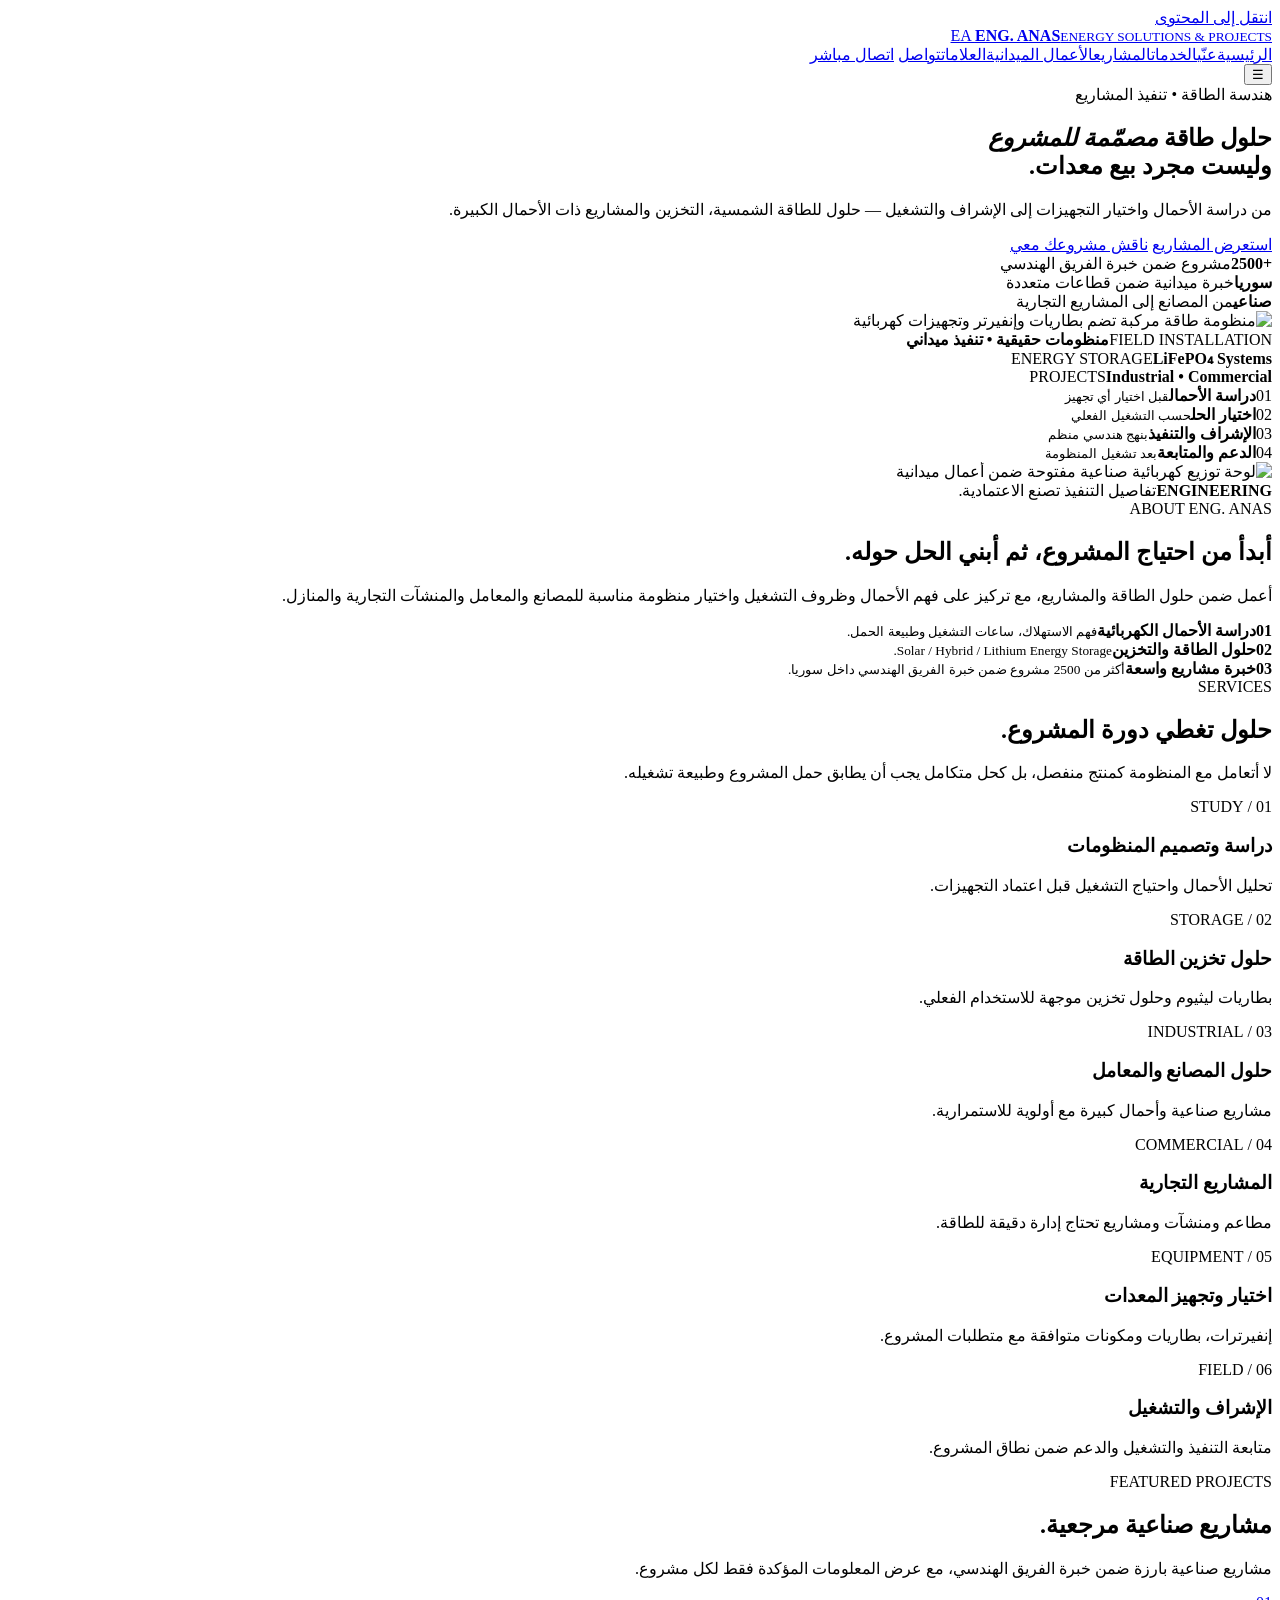
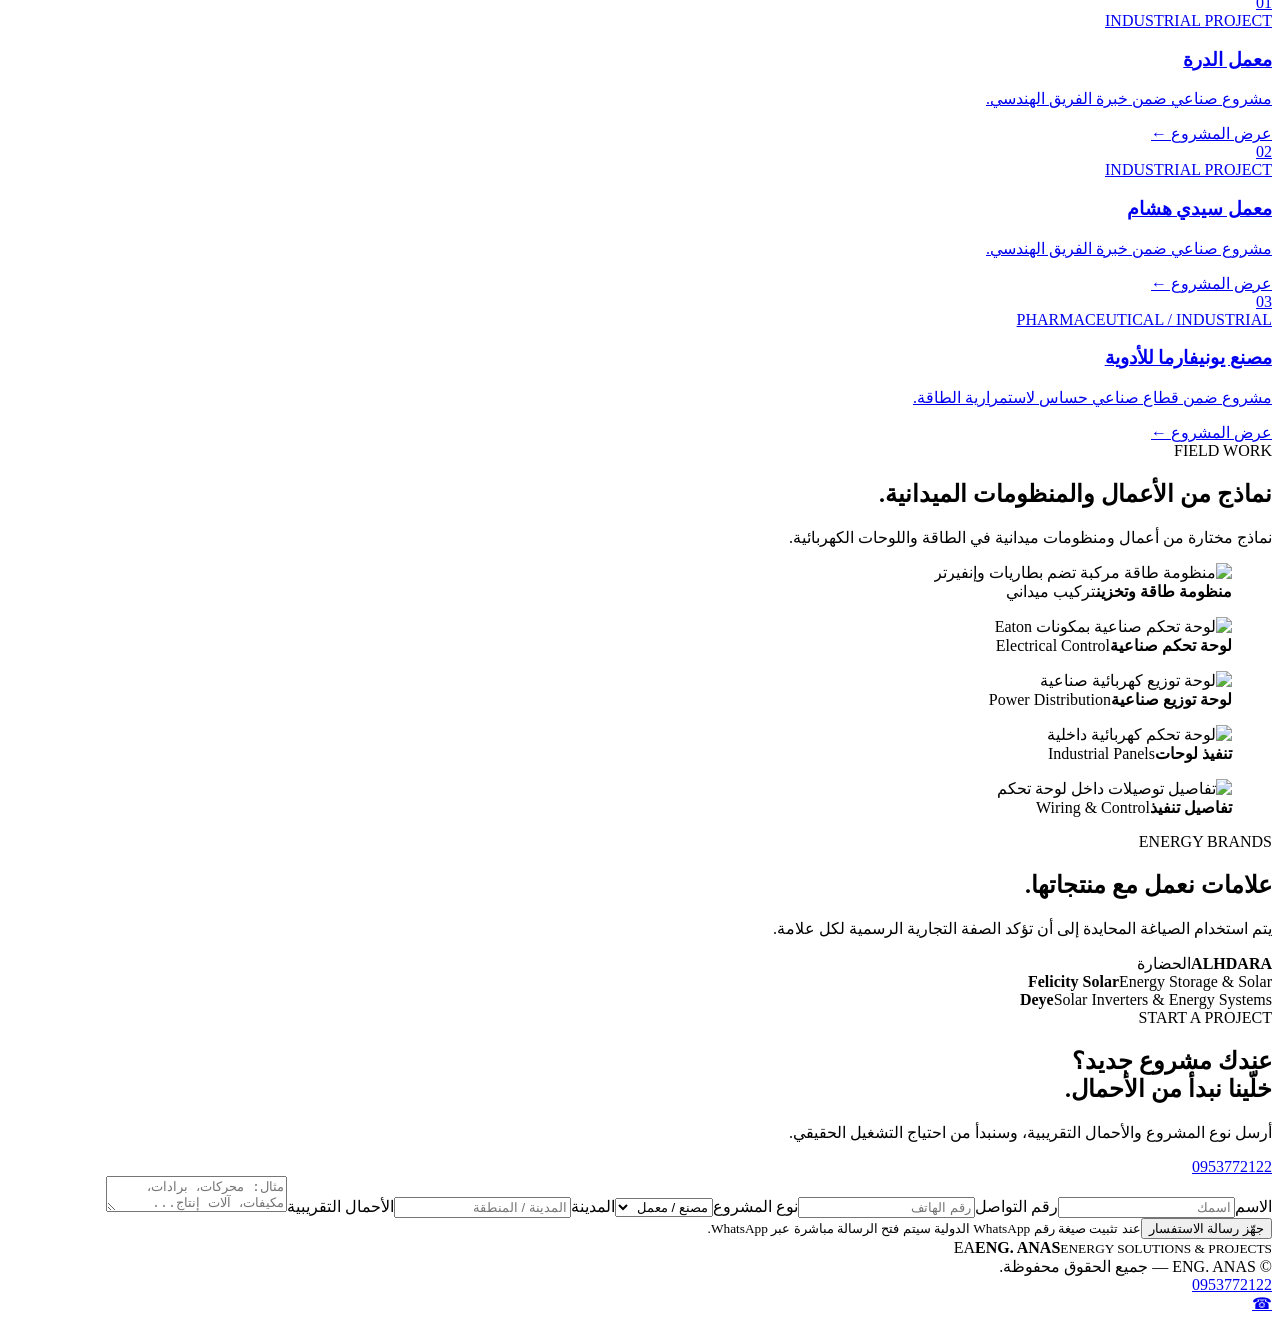
==== eng-anas/index.html @ 2af2ca2f "Publish ENG. ANAS portfolio homepage" ====
<!doctype html>
<html lang="ar" dir="rtl">
<head>
  <meta charset="utf-8">
  <meta name="viewport" content="width=device-width, initial-scale=1">
  <meta name="theme-color" content="#071a33">
  <title>ENG. ANAS | حلول الطاقة والمشاريع</title>
  <meta name="description" content="ENG. ANAS — حلول الطاقة الشمسية وتخزين الطاقة والمشاريع الصناعية والتجارية، مع خبرة فريق هندسي تتجاوز 2500 مشروع داخل سوريا.">
  <meta name="robots" content="index,follow,max-image-preview:large">
  <meta property="og:type" content="website">
  <meta property="og:locale" content="ar_SY">
  <meta property="og:title" content="ENG. ANAS | حلول الطاقة والمشاريع">
  <meta property="og:description" content="من دراسة الأحمال إلى التشغيل — حلول طاقة مبنية على احتياج المشروع الحقيقي.">
  <meta property="og:url" content="https://hasanshsy.github.io/syrian-currency/eng-anas/">
  <meta name="twitter:card" content="summary_large_image">
  <link rel="canonical" href="https://hasanshsy.github.io/syrian-currency/eng-anas/">
  <link rel="manifest" href="manifest.webmanifest">
  <link rel="icon" href="favicon.svg" type="image/svg+xml">
  <link rel="preconnect" href="https://fonts.googleapis.com">
  <link rel="preconnect" href="https://fonts.gstatic.com" crossorigin>
  <link href="https://fonts.googleapis.com/css2?family=Cairo:wght@400;500;600;700;800;900&display=swap" rel="stylesheet">
  <link rel="stylesheet" href="assets/css/styles.css">
  <script type="application/ld+json">
  {"@context":"https://schema.org","@type":"Person","name":"ENG. ANAS","telephone":"0953772122","jobTitle":"Energy Solutions & Projects","knowsAbout":["Solar Energy","Energy Storage","Industrial Energy Solutions","Electrical Projects"]}
  </script>
</head>
<body>
  <a class="skip-link" href="#main">انتقل إلى المحتوى</a>

  <header class="site-header">
    <div class="container navbar">
      <a class="brand-lockup" href="#home" aria-label="ENG. ANAS — الرئيسية">
        <span class="brand-mark">EA</span>
        <span class="brand-copy"><strong>ENG. ANAS</strong><small>ENERGY SOLUTIONS & PROJECTS</small></span>
      </a>
      <nav class="nav-links" id="main-nav" aria-label="التنقل الرئيسي">
        <a href="#home">الرئيسية</a><a href="#about">عنّي</a><a href="#services">الخدمات</a><a href="#projects">المشاريع</a><a href="#fieldwork">الأعمال الميدانية</a><a href="#brands">العلامات</a><a href="#contact">تواصل</a>
        <a class="nav-cta" href="tel:0953772122">اتصال مباشر</a>
      </nav>
      <button class="menu-toggle" type="button" aria-label="فتح القائمة" aria-controls="main-nav" aria-expanded="false">☰</button>
    </div>
  </header>

  <main id="main">
    <section class="hero" id="home">
      <div class="hero-backdrop" aria-hidden="true"></div>
      <div class="container hero-grid">
        <div class="hero-copy">
          <div class="eyebrow"><span></span> هندسة الطاقة • تنفيذ المشاريع</div>
          <h1>حلول طاقة <em>مصمّمة للمشروع</em><br>وليست مجرد بيع معدات.</h1>
          <p class="hero-lead">من دراسة الأحمال واختيار التجهيزات إلى الإشراف والتشغيل — حلول للطاقة الشمسية، التخزين والمشاريع ذات الأحمال الكبيرة.</p>
          <div class="hero-actions">
            <a class="btn btn-primary" href="#projects">استعرض المشاريع</a>
            <a class="btn btn-ghost" href="#contact">ناقش مشروعك معي</a>
          </div>
          <div class="hero-trust">
            <div><strong>+2500</strong><span>مشروع ضمن خبرة الفريق الهندسي</span></div>
            <div><strong>سوريا</strong><span>خبرة ميدانية ضمن قطاعات متعددة</span></div>
            <div><strong>صناعي</strong><span>من المصانع إلى المشاريع التجارية</span></div>
          </div>
        </div>
        <div class="hero-visual">
          <div class="hero-image-wrap">
            <img src="assets/projects/field/solar-system-installation.svg" width="1280" height="590" alt="منظومة طاقة مركبة تضم بطاريات وإنفيرتر وتجهيزات كهربائية" fetchpriority="high">
            <div class="image-shade"></div>
            <div class="hero-image-label"><span>FIELD INSTALLATION</span><strong>منظومات حقيقية • تنفيذ ميداني</strong></div>
          </div>
          <div class="floating-spec floating-spec-a"><span>ENERGY STORAGE</span><strong>LiFePO₄ Systems</strong></div>
          <div class="floating-spec floating-spec-b"><span>PROJECTS</span><strong>Industrial • Commercial</strong></div>
        </div>
      </div>
    </section>

    <section class="credibility-bar">
      <div class="container credibility-grid">
        <div><span>01</span><strong>دراسة الأحمال</strong><small>قبل اختيار أي تجهيز</small></div>
        <div><span>02</span><strong>اختيار الحل</strong><small>حسب التشغيل الفعلي</small></div>
        <div><span>03</span><strong>الإشراف والتنفيذ</strong><small>بنهج هندسي منظم</small></div>
        <div><span>04</span><strong>الدعم والمتابعة</strong><small>بعد تشغيل المنظومة</small></div>
      </div>
    </section>

    <section class="section about" id="about">
      <div class="container about-grid">
        <div class="about-media">
          <img src="assets/projects/field/distribution-panel-schneider.svg" width="1156" height="2048" alt="لوحة توزيع كهربائية صناعية مفتوحة ضمن أعمال ميدانية" loading="lazy">
          <div class="about-media-badge"><strong>ENGINEERING</strong><span>تفاصيل التنفيذ تصنع الاعتمادية.</span></div>
        </div>
        <div class="about-copy">
          <div class="section-kicker">ABOUT ENG. ANAS</div>
          <h2>أبدأ من احتياج المشروع، ثم أبني الحل حوله.</h2>
          <p class="section-lead">أعمل ضمن حلول الطاقة والمشاريع، مع تركيز على فهم الأحمال وظروف التشغيل واختيار منظومة مناسبة للمصانع والمعامل والمنشآت التجارية والمنازل.</p>
          <div class="about-list">
            <div><b>01</b><span><strong>دراسة الأحمال الكهربائية</strong><small>فهم الاستهلاك، ساعات التشغيل وطبيعة الحمل.</small></span></div>
            <div><b>02</b><span><strong>حلول الطاقة والتخزين</strong><small>Solar / Hybrid / Lithium Energy Storage.</small></span></div>
            <div><b>03</b><span><strong>خبرة مشاريع واسعة</strong><small>أكثر من 2500 مشروع ضمن خبرة الفريق الهندسي داخل سوريا.</small></span></div>
          </div>
        </div>
      </div>
    </section>

    <section class="section section-dark" id="services">
      <div class="container">
        <div class="section-head light">
          <div><div class="section-kicker">SERVICES</div><h2>حلول تغطي دورة المشروع.</h2></div>
          <p>لا أتعامل مع المنظومة كمنتج منفصل، بل كحل متكامل يجب أن يطابق حمل المشروع وطبيعة تشغيله.</p>
        </div>
        <div class="services-grid">
          <article><span>01 / STUDY</span><h3>دراسة وتصميم المنظومات</h3><p>تحليل الأحمال واحتياج التشغيل قبل اعتماد التجهيزات.</p></article>
          <article><span>02 / STORAGE</span><h3>حلول تخزين الطاقة</h3><p>بطاريات ليثيوم وحلول تخزين موجهة للاستخدام الفعلي.</p></article>
          <article><span>03 / INDUSTRIAL</span><h3>حلول المصانع والمعامل</h3><p>مشاريع صناعية وأحمال كبيرة مع أولوية للاستمرارية.</p></article>
          <article><span>04 / COMMERCIAL</span><h3>المشاريع التجارية</h3><p>مطاعم ومنشآت ومشاريع تحتاج إدارة دقيقة للطاقة.</p></article>
          <article><span>05 / EQUIPMENT</span><h3>اختيار وتجهيز المعدات</h3><p>إنفيرترات، بطاريات ومكونات متوافقة مع متطلبات المشروع.</p></article>
          <article><span>06 / FIELD</span><h3>الإشراف والتشغيل</h3><p>متابعة التنفيذ والتشغيل والدعم ضمن نطاق المشروع.</p></article>
        </div>
      </div>
    </section>

    <section class="section projects" id="projects">
      <div class="container">
        <div class="section-head">
          <div><div class="section-kicker">FEATURED PROJECTS</div><h2>مشاريع صناعية مرجعية.</h2></div>
          <p>مشاريع صناعية بارزة ضمن خبرة الفريق الهندسي، مع عرض المعلومات المؤكدة فقط لكل مشروع.</p>
        </div>
        <div class="project-grid">
          <a class="project-feature project-red" href="projects/al-durra/">
            <div class="project-index">01</div><div class="project-type">INDUSTRIAL PROJECT</div><h3>معمل الدرة</h3><p>مشروع صناعي ضمن خبرة الفريق الهندسي.</p><span>عرض المشروع ←</span>
          </a>
          <a class="project-feature project-blue" href="projects/sidi-hisham/">
            <div class="project-index">02</div><div class="project-type">INDUSTRIAL PROJECT</div><h3>معمل سيدي هشام</h3><p>مشروع صناعي ضمن خبرة الفريق الهندسي.</p><span>عرض المشروع ←</span>
          </a>
          <a class="project-feature project-white" href="projects/unipharma/">
            <div class="project-index">03</div><div class="project-type">PHARMACEUTICAL / INDUSTRIAL</div><h3>مصنع يونيفارما للأدوية</h3><p>مشروع ضمن قطاع صناعي حساس لاستمرارية الطاقة.</p><span>عرض المشروع ←</span>
          </a>
        </div>
      </div>
    </section>

    <section class="section fieldwork" id="fieldwork">
      <div class="container">
        <div class="section-head">
          <div><div class="section-kicker">FIELD WORK</div><h2>نماذج من الأعمال والمنظومات الميدانية.</h2></div>
          <p>نماذج مختارة من أعمال ومنظومات ميدانية في الطاقة واللوحات الكهربائية.</p>
        </div>
        <div class="gallery-grid">
          <figure class="gallery-hero"><img src="assets/projects/field/solar-system-installation.svg" width="1280" height="590" alt="منظومة طاقة مركبة تضم بطاريات وإنفيرتر" loading="lazy"><figcaption><b>منظومة طاقة وتخزين</b><span>تركيب ميداني</span></figcaption></figure>
          <figure><img src="assets/projects/field/industrial-panel-eaton.svg" width="1156" height="2048" alt="لوحة تحكم صناعية بمكونات Eaton" loading="lazy"><figcaption><b>لوحة تحكم صناعية</b><span>Electrical Control</span></figcaption></figure>
          <figure><img src="assets/projects/field/distribution-panel-schneider.svg" width="1156" height="2048" alt="لوحة توزيع كهربائية صناعية" loading="lazy"><figcaption><b>لوحة توزيع صناعية</b><span>Power Distribution</span></figcaption></figure>
          <figure><img src="assets/projects/field/control-panel-1.svg" width="1536" height="2048" alt="لوحة تحكم كهربائية داخلية" loading="lazy"><figcaption><b>تنفيذ لوحات</b><span>Industrial Panels</span></figcaption></figure>
          <figure><img src="assets/projects/field/control-panel-2.svg" width="1536" height="2048" alt="تفاصيل توصيلات داخل لوحة تحكم" loading="lazy"><figcaption><b>تفاصيل تنفيذ</b><span>Wiring & Control</span></figcaption></figure>
        </div>
      </div>
    </section>

    <section class="section brands" id="brands">
      <div class="container brands-shell">
        <div class="brands-copy"><div class="section-kicker">ENERGY BRANDS</div><h2>علامات نعمل مع منتجاتها.</h2><p>يتم استخدام الصياغة المحايدة إلى أن تؤكد الصفة التجارية الرسمية لكل علامة.</p></div>
        <div class="brand-list"><div><strong>ALHDARA</strong><span>الحضارة</span></div><div><strong>Felicity Solar</strong><span>Energy Storage & Solar</span></div><div><strong>Deye</strong><span>Solar Inverters & Energy Systems</span></div></div>
      </div>
    </section>

    <section class="section contact" id="contact">
      <div class="container contact-shell">
        <div class="contact-copy"><div class="section-kicker">START A PROJECT</div><h2>عندك مشروع جديد؟<br><span>خلّينا نبدأ من الأحمال.</span></h2><p>أرسل نوع المشروع والأحمال التقريبية، وسنبدأ من احتياج التشغيل الحقيقي.</p><a class="phone-big" href="tel:0953772122">0953772122</a></div>
        <form class="inquiry-form" id="inquiry-form">
          <div class="form-grid"><label>الاسم<input name="name" autocomplete="name" placeholder="اسمك"></label><label>رقم التواصل<input name="phone" inputmode="tel" placeholder="رقم الهاتف"></label><label>نوع المشروع<select name="type"><option>مصنع / معمل</option><option>مشروع تجاري</option><option>مطعم</option><option>منزل</option><option>مشروع آخر</option></select></label><label>المدينة<input name="city" placeholder="المدينة / المنطقة"></label><label class="full">الأحمال التقريبية<textarea name="loads" placeholder="مثال: محركات، برادات، مكيفات، آلات إنتاج..."></textarea></label></div>
          <button class="btn btn-primary btn-full" type="submit">جهّز رسالة الاستفسار</button><small>عند تثبيت صيغة رقم WhatsApp الدولية سيتم فتح الرسالة مباشرة عبر WhatsApp.</small>
        </form>
      </div>
    </section>
  </main>

  <footer class="site-footer"><div class="container footer-row"><div class="brand-lockup footer-brand"><span class="brand-mark">EA</span><span class="brand-copy"><strong>ENG. ANAS</strong><small>ENERGY SOLUTIONS & PROJECTS</small></span></div><div>© <span data-current-year></span> ENG. ANAS — جميع الحقوق محفوظة.</div><a href="tel:0953772122">0953772122</a></div></footer>
  <a class="floating-call" href="tel:0953772122" aria-label="اتصال بالمهندس أنس">☎</a>
  <script src="site.config.js"></script><script src="assets/js/app.js"></script>
</body>
</html>
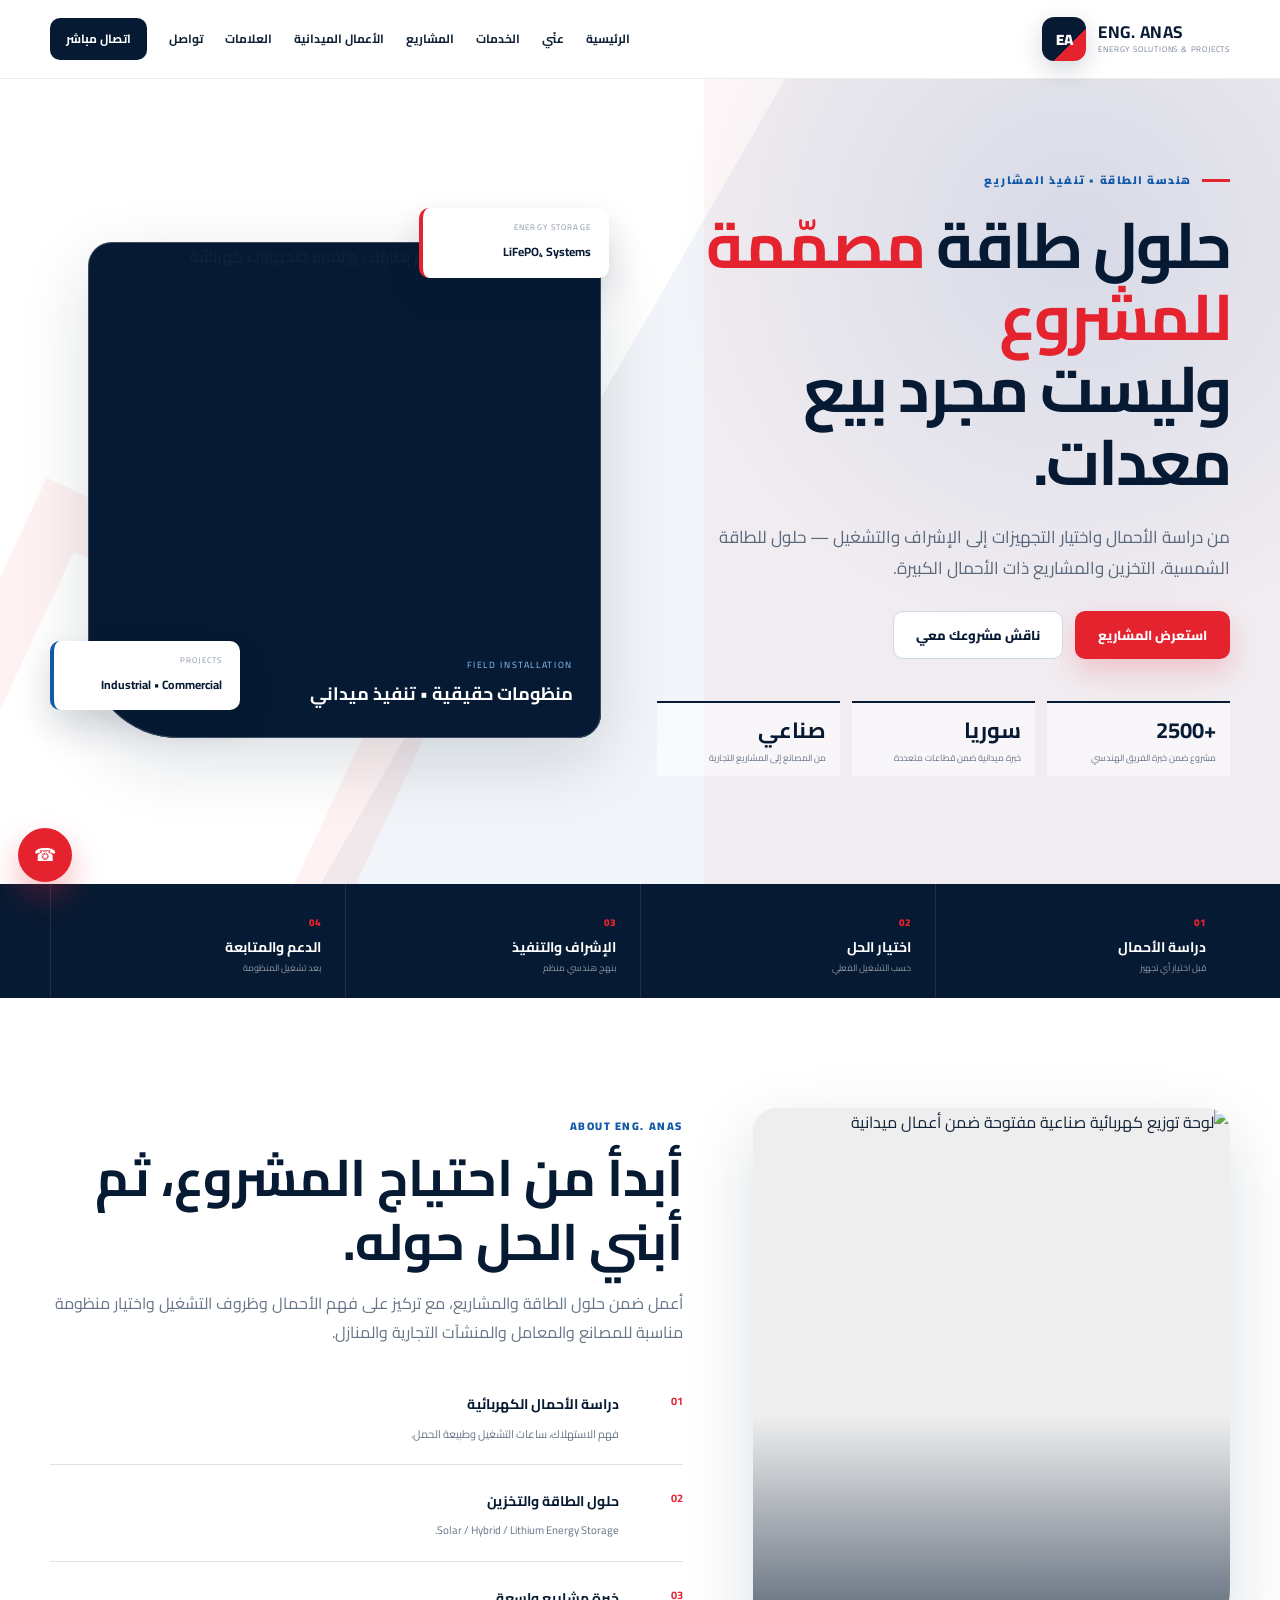
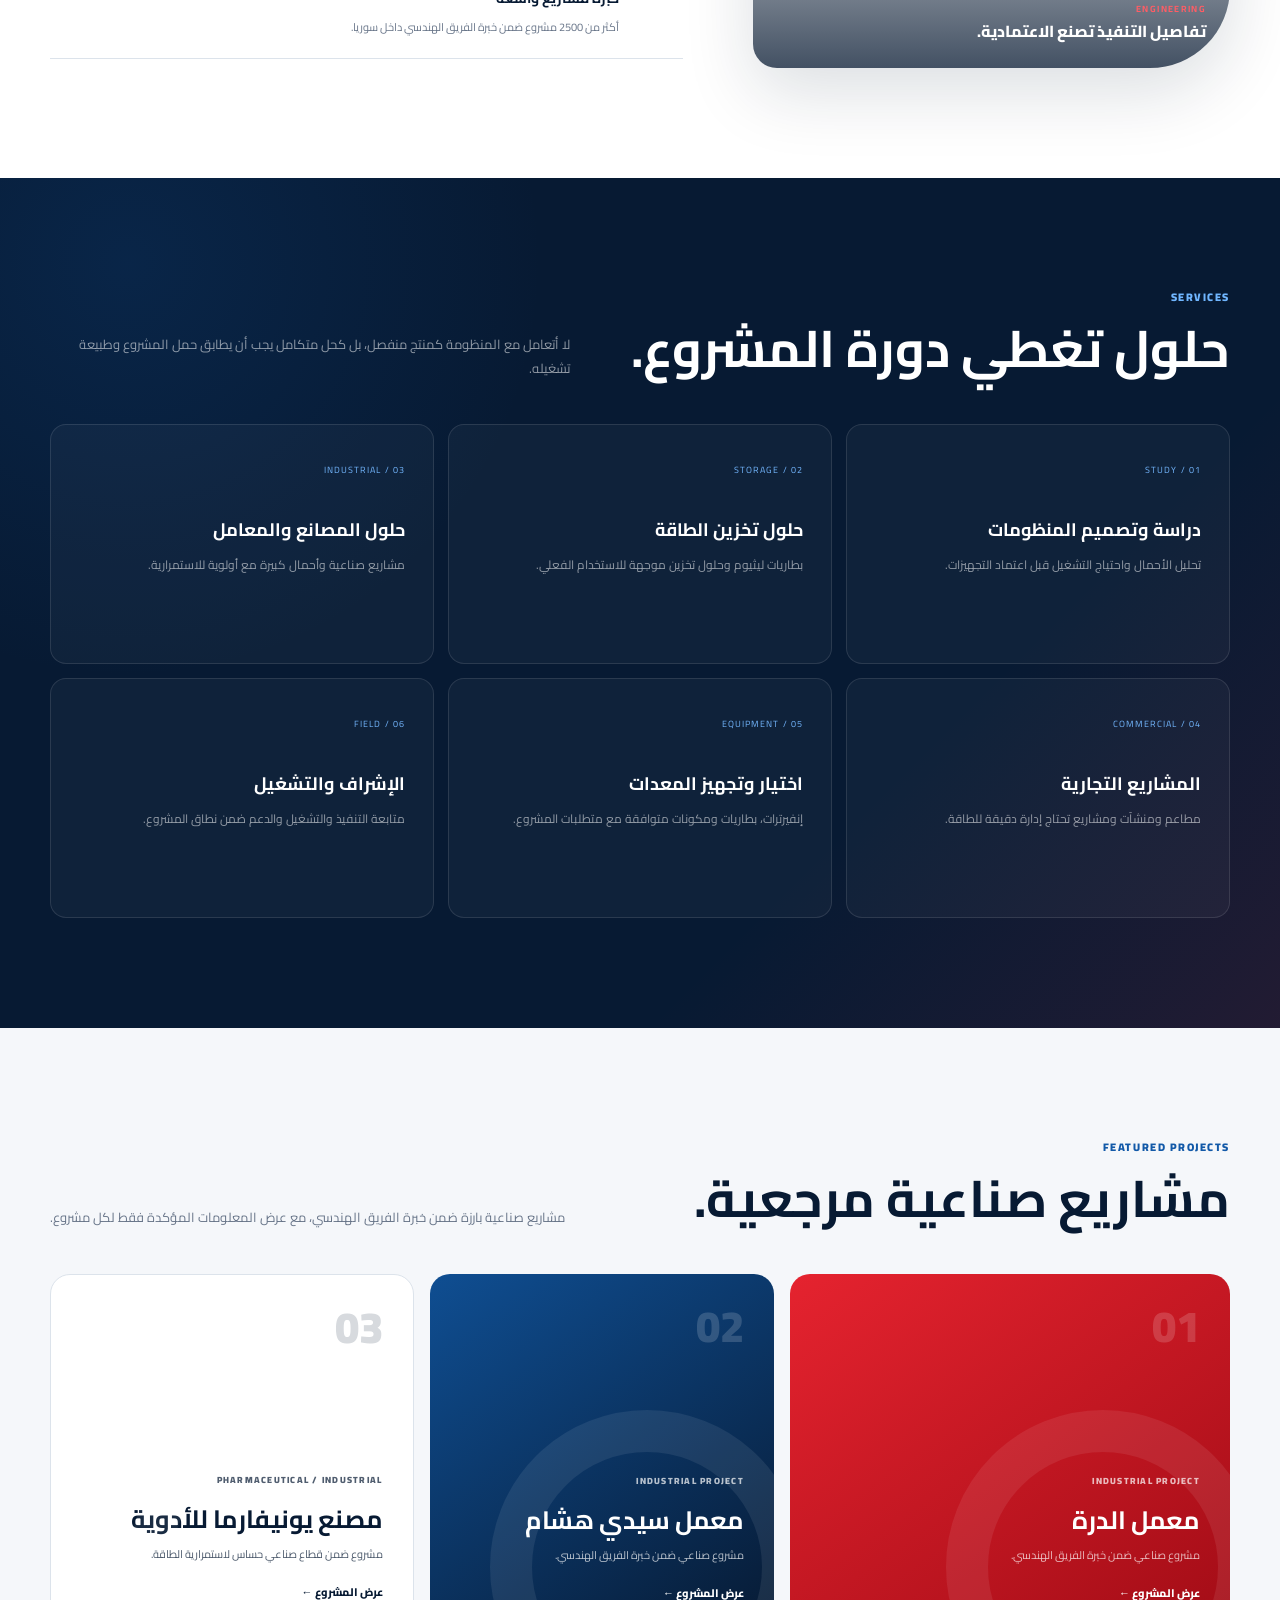
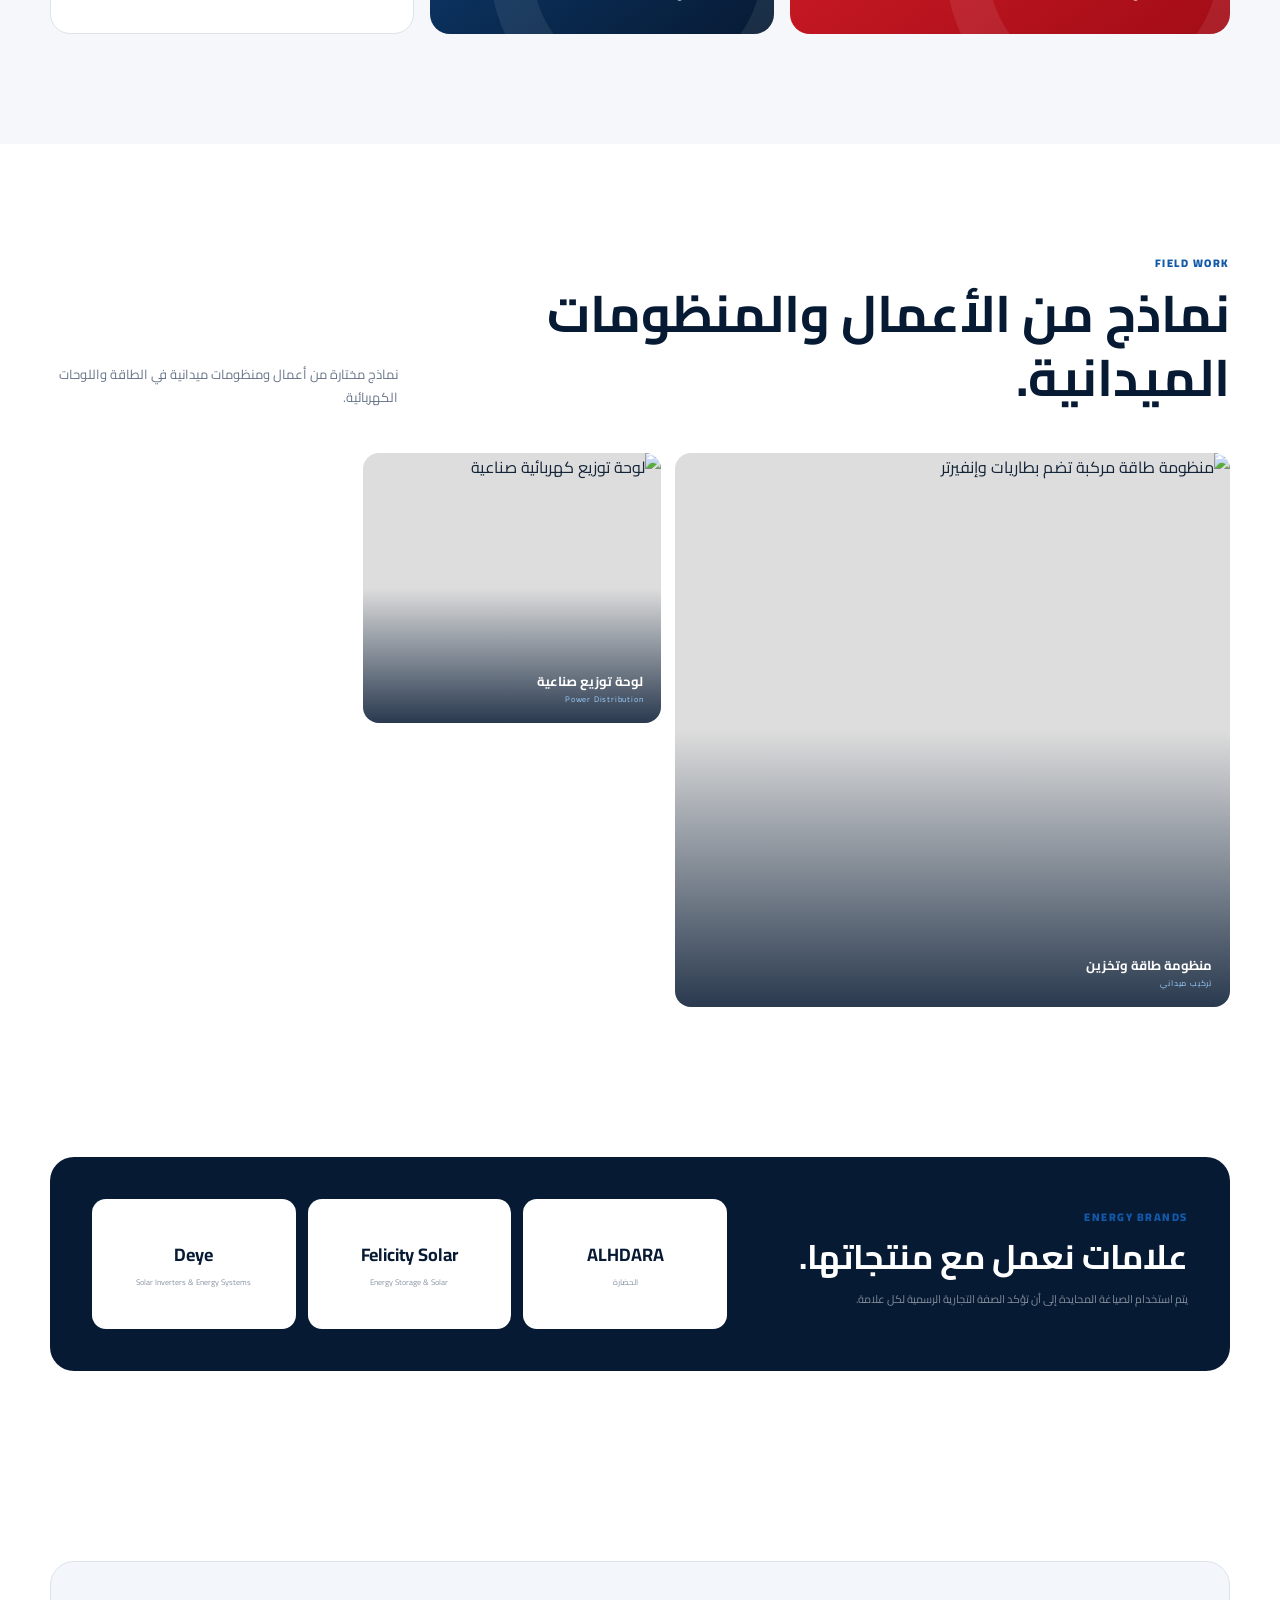
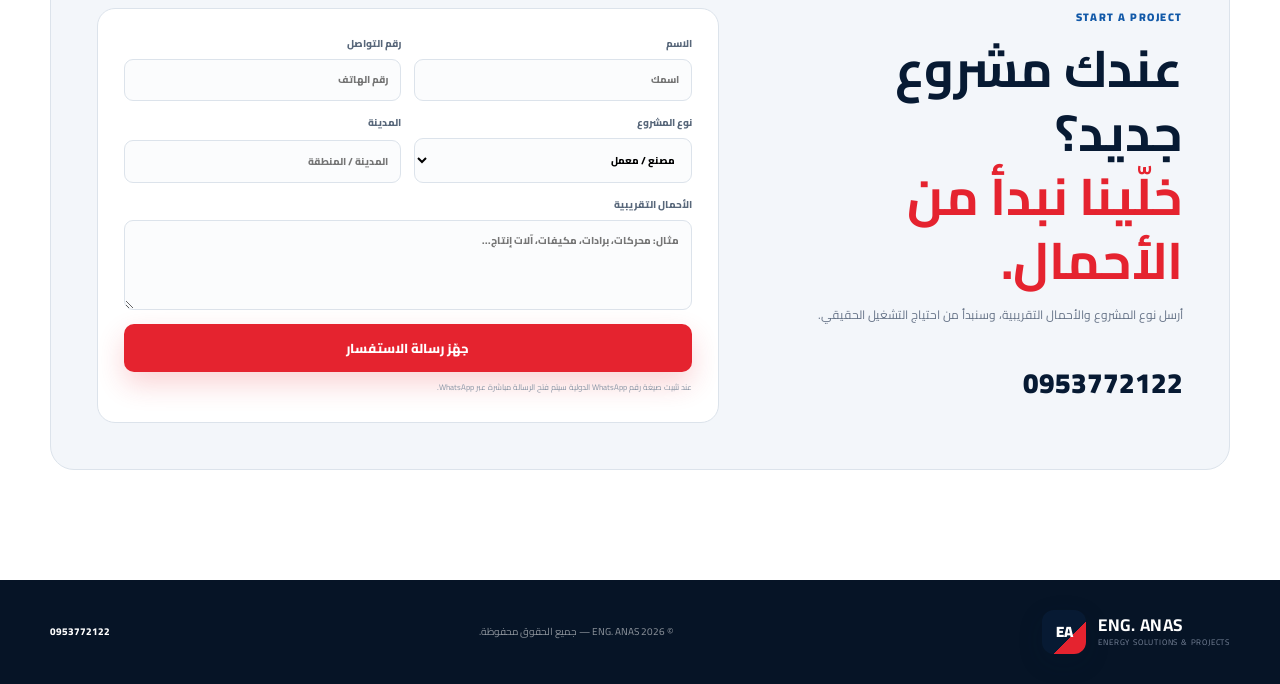
==== commit 96a11991: "Optimize ENG. ANAS portfolio gallery" ====
--- a/eng-anas/index.html
+++ b/eng-anas/index.html
@@ -26,152 +26,22 @@
 </head>
 <body>
   <a class="skip-link" href="#main">انتقل إلى المحتوى</a>
-
   <header class="site-header">
     <div class="container navbar">
-      <a class="brand-lockup" href="#home" aria-label="ENG. ANAS — الرئيسية">
-        <span class="brand-mark">EA</span>
-        <span class="brand-copy"><strong>ENG. ANAS</strong><small>ENERGY SOLUTIONS & PROJECTS</small></span>
-      </a>
-      <nav class="nav-links" id="main-nav" aria-label="التنقل الرئيسي">
-        <a href="#home">الرئيسية</a><a href="#about">عنّي</a><a href="#services">الخدمات</a><a href="#projects">المشاريع</a><a href="#fieldwork">الأعمال الميدانية</a><a href="#brands">العلامات</a><a href="#contact">تواصل</a>
-        <a class="nav-cta" href="tel:0953772122">اتصال مباشر</a>
-      </nav>
+      <a class="brand-lockup" href="#home" aria-label="ENG. ANAS — الرئيسية"><span class="brand-mark">EA</span><span class="brand-copy"><strong>ENG. ANAS</strong><small>ENERGY SOLUTIONS & PROJECTS</small></span></a>
+      <nav class="nav-links" id="main-nav" aria-label="التنقل الرئيسي"><a href="#home">الرئيسية</a><a href="#about">عنّي</a><a href="#services">الخدمات</a><a href="#projects">المشاريع</a><a href="#fieldwork">الأعمال الميدانية</a><a href="#brands">العلامات</a><a href="#contact">تواصل</a><a class="nav-cta" href="tel:0953772122">اتصال مباشر</a></nav>
       <button class="menu-toggle" type="button" aria-label="فتح القائمة" aria-controls="main-nav" aria-expanded="false">☰</button>
     </div>
   </header>
-
   <main id="main">
-    <section class="hero" id="home">
-      <div class="hero-backdrop" aria-hidden="true"></div>
-      <div class="container hero-grid">
-        <div class="hero-copy">
-          <div class="eyebrow"><span></span> هندسة الطاقة • تنفيذ المشاريع</div>
-          <h1>حلول طاقة <em>مصمّمة للمشروع</em><br>وليست مجرد بيع معدات.</h1>
-          <p class="hero-lead">من دراسة الأحمال واختيار التجهيزات إلى الإشراف والتشغيل — حلول للطاقة الشمسية، التخزين والمشاريع ذات الأحمال الكبيرة.</p>
-          <div class="hero-actions">
-            <a class="btn btn-primary" href="#projects">استعرض المشاريع</a>
-            <a class="btn btn-ghost" href="#contact">ناقش مشروعك معي</a>
-          </div>
-          <div class="hero-trust">
-            <div><strong>+2500</strong><span>مشروع ضمن خبرة الفريق الهندسي</span></div>
-            <div><strong>سوريا</strong><span>خبرة ميدانية ضمن قطاعات متعددة</span></div>
-            <div><strong>صناعي</strong><span>من المصانع إلى المشاريع التجارية</span></div>
-          </div>
-        </div>
-        <div class="hero-visual">
-          <div class="hero-image-wrap">
-            <img src="assets/projects/field/solar-system-installation.svg" width="1280" height="590" alt="منظومة طاقة مركبة تضم بطاريات وإنفيرتر وتجهيزات كهربائية" fetchpriority="high">
-            <div class="image-shade"></div>
-            <div class="hero-image-label"><span>FIELD INSTALLATION</span><strong>منظومات حقيقية • تنفيذ ميداني</strong></div>
-          </div>
-          <div class="floating-spec floating-spec-a"><span>ENERGY STORAGE</span><strong>LiFePO₄ Systems</strong></div>
-          <div class="floating-spec floating-spec-b"><span>PROJECTS</span><strong>Industrial • Commercial</strong></div>
-        </div>
-      </div>
-    </section>
-
-    <section class="credibility-bar">
-      <div class="container credibility-grid">
-        <div><span>01</span><strong>دراسة الأحمال</strong><small>قبل اختيار أي تجهيز</small></div>
-        <div><span>02</span><strong>اختيار الحل</strong><small>حسب التشغيل الفعلي</small></div>
-        <div><span>03</span><strong>الإشراف والتنفيذ</strong><small>بنهج هندسي منظم</small></div>
-        <div><span>04</span><strong>الدعم والمتابعة</strong><small>بعد تشغيل المنظومة</small></div>
-      </div>
-    </section>
-
-    <section class="section about" id="about">
-      <div class="container about-grid">
-        <div class="about-media">
-          <img src="assets/projects/field/distribution-panel-schneider.svg" width="1156" height="2048" alt="لوحة توزيع كهربائية صناعية مفتوحة ضمن أعمال ميدانية" loading="lazy">
-          <div class="about-media-badge"><strong>ENGINEERING</strong><span>تفاصيل التنفيذ تصنع الاعتمادية.</span></div>
-        </div>
-        <div class="about-copy">
-          <div class="section-kicker">ABOUT ENG. ANAS</div>
-          <h2>أبدأ من احتياج المشروع، ثم أبني الحل حوله.</h2>
-          <p class="section-lead">أعمل ضمن حلول الطاقة والمشاريع، مع تركيز على فهم الأحمال وظروف التشغيل واختيار منظومة مناسبة للمصانع والمعامل والمنشآت التجارية والمنازل.</p>
-          <div class="about-list">
-            <div><b>01</b><span><strong>دراسة الأحمال الكهربائية</strong><small>فهم الاستهلاك، ساعات التشغيل وطبيعة الحمل.</small></span></div>
-            <div><b>02</b><span><strong>حلول الطاقة والتخزين</strong><small>Solar / Hybrid / Lithium Energy Storage.</small></span></div>
-            <div><b>03</b><span><strong>خبرة مشاريع واسعة</strong><small>أكثر من 2500 مشروع ضمن خبرة الفريق الهندسي داخل سوريا.</small></span></div>
-          </div>
-        </div>
-      </div>
-    </section>
-
-    <section class="section section-dark" id="services">
-      <div class="container">
-        <div class="section-head light">
-          <div><div class="section-kicker">SERVICES</div><h2>حلول تغطي دورة المشروع.</h2></div>
-          <p>لا أتعامل مع المنظومة كمنتج منفصل، بل كحل متكامل يجب أن يطابق حمل المشروع وطبيعة تشغيله.</p>
-        </div>
-        <div class="services-grid">
-          <article><span>01 / STUDY</span><h3>دراسة وتصميم المنظومات</h3><p>تحليل الأحمال واحتياج التشغيل قبل اعتماد التجهيزات.</p></article>
-          <article><span>02 / STORAGE</span><h3>حلول تخزين الطاقة</h3><p>بطاريات ليثيوم وحلول تخزين موجهة للاستخدام الفعلي.</p></article>
-          <article><span>03 / INDUSTRIAL</span><h3>حلول المصانع والمعامل</h3><p>مشاريع صناعية وأحمال كبيرة مع أولوية للاستمرارية.</p></article>
-          <article><span>04 / COMMERCIAL</span><h3>المشاريع التجارية</h3><p>مطاعم ومنشآت ومشاريع تحتاج إدارة دقيقة للطاقة.</p></article>
-          <article><span>05 / EQUIPMENT</span><h3>اختيار وتجهيز المعدات</h3><p>إنفيرترات، بطاريات ومكونات متوافقة مع متطلبات المشروع.</p></article>
-          <article><span>06 / FIELD</span><h3>الإشراف والتشغيل</h3><p>متابعة التنفيذ والتشغيل والدعم ضمن نطاق المشروع.</p></article>
-        </div>
-      </div>
-    </section>
-
-    <section class="section projects" id="projects">
-      <div class="container">
-        <div class="section-head">
-          <div><div class="section-kicker">FEATURED PROJECTS</div><h2>مشاريع صناعية مرجعية.</h2></div>
-          <p>مشاريع صناعية بارزة ضمن خبرة الفريق الهندسي، مع عرض المعلومات المؤكدة فقط لكل مشروع.</p>
-        </div>
-        <div class="project-grid">
-          <a class="project-feature project-red" href="projects/al-durra/">
-            <div class="project-index">01</div><div class="project-type">INDUSTRIAL PROJECT</div><h3>معمل الدرة</h3><p>مشروع صناعي ضمن خبرة الفريق الهندسي.</p><span>عرض المشروع ←</span>
-          </a>
-          <a class="project-feature project-blue" href="projects/sidi-hisham/">
-            <div class="project-index">02</div><div class="project-type">INDUSTRIAL PROJECT</div><h3>معمل سيدي هشام</h3><p>مشروع صناعي ضمن خبرة الفريق الهندسي.</p><span>عرض المشروع ←</span>
-          </a>
-          <a class="project-feature project-white" href="projects/unipharma/">
-            <div class="project-index">03</div><div class="project-type">PHARMACEUTICAL / INDUSTRIAL</div><h3>مصنع يونيفارما للأدوية</h3><p>مشروع ضمن قطاع صناعي حساس لاستمرارية الطاقة.</p><span>عرض المشروع ←</span>
-          </a>
-        </div>
-      </div>
-    </section>
-
-    <section class="section fieldwork" id="fieldwork">
-      <div class="container">
-        <div class="section-head">
-          <div><div class="section-kicker">FIELD WORK</div><h2>نماذج من الأعمال والمنظومات الميدانية.</h2></div>
-          <p>نماذج مختارة من أعمال ومنظومات ميدانية في الطاقة واللوحات الكهربائية.</p>
-        </div>
-        <div class="gallery-grid">
-          <figure class="gallery-hero"><img src="assets/projects/field/solar-system-installation.svg" width="1280" height="590" alt="منظومة طاقة مركبة تضم بطاريات وإنفيرتر" loading="lazy"><figcaption><b>منظومة طاقة وتخزين</b><span>تركيب ميداني</span></figcaption></figure>
-          <figure><img src="assets/projects/field/industrial-panel-eaton.svg" width="1156" height="2048" alt="لوحة تحكم صناعية بمكونات Eaton" loading="lazy"><figcaption><b>لوحة تحكم صناعية</b><span>Electrical Control</span></figcaption></figure>
-          <figure><img src="assets/projects/field/distribution-panel-schneider.svg" width="1156" height="2048" alt="لوحة توزيع كهربائية صناعية" loading="lazy"><figcaption><b>لوحة توزيع صناعية</b><span>Power Distribution</span></figcaption></figure>
-          <figure><img src="assets/projects/field/control-panel-1.svg" width="1536" height="2048" alt="لوحة تحكم كهربائية داخلية" loading="lazy"><figcaption><b>تنفيذ لوحات</b><span>Industrial Panels</span></figcaption></figure>
-          <figure><img src="assets/projects/field/control-panel-2.svg" width="1536" height="2048" alt="تفاصيل توصيلات داخل لوحة تحكم" loading="lazy"><figcaption><b>تفاصيل تنفيذ</b><span>Wiring & Control</span></figcaption></figure>
-        </div>
-      </div>
-    </section>
-
-    <section class="section brands" id="brands">
-      <div class="container brands-shell">
-        <div class="brands-copy"><div class="section-kicker">ENERGY BRANDS</div><h2>علامات نعمل مع منتجاتها.</h2><p>يتم استخدام الصياغة المحايدة إلى أن تؤكد الصفة التجارية الرسمية لكل علامة.</p></div>
-        <div class="brand-list"><div><strong>ALHDARA</strong><span>الحضارة</span></div><div><strong>Felicity Solar</strong><span>Energy Storage & Solar</span></div><div><strong>Deye</strong><span>Solar Inverters & Energy Systems</span></div></div>
-      </div>
-    </section>
-
-    <section class="section contact" id="contact">
-      <div class="container contact-shell">
-        <div class="contact-copy"><div class="section-kicker">START A PROJECT</div><h2>عندك مشروع جديد؟<br><span>خلّينا نبدأ من الأحمال.</span></h2><p>أرسل نوع المشروع والأحمال التقريبية، وسنبدأ من احتياج التشغيل الحقيقي.</p><a class="phone-big" href="tel:0953772122">0953772122</a></div>
-        <form class="inquiry-form" id="inquiry-form">
-          <div class="form-grid"><label>الاسم<input name="name" autocomplete="name" placeholder="اسمك"></label><label>رقم التواصل<input name="phone" inputmode="tel" placeholder="رقم الهاتف"></label><label>نوع المشروع<select name="type"><option>مصنع / معمل</option><option>مشروع تجاري</option><option>مطعم</option><option>منزل</option><option>مشروع آخر</option></select></label><label>المدينة<input name="city" placeholder="المدينة / المنطقة"></label><label class="full">الأحمال التقريبية<textarea name="loads" placeholder="مثال: محركات، برادات، مكيفات، آلات إنتاج..."></textarea></label></div>
-          <button class="btn btn-primary btn-full" type="submit">جهّز رسالة الاستفسار</button><small>عند تثبيت صيغة رقم WhatsApp الدولية سيتم فتح الرسالة مباشرة عبر WhatsApp.</small>
-        </form>
-      </div>
-    </section>
+    <section class="hero" id="home"><div class="hero-backdrop" aria-hidden="true"></div><div class="container hero-grid"><div class="hero-copy"><div class="eyebrow"><span></span> هندسة الطاقة • تنفيذ المشاريع</div><h1>حلول طاقة <em>مصمّمة للمشروع</em><br>وليست مجرد بيع معدات.</h1><p class="hero-lead">من دراسة الأحمال واختيار التجهيزات إلى الإشراف والتشغيل — حلول للطاقة الشمسية، التخزين والمشاريع ذات الأحمال الكبيرة.</p><div class="hero-actions"><a class="btn btn-primary" href="#projects">استعرض المشاريع</a><a class="btn btn-ghost" href="#contact">ناقش مشروعك معي</a></div><div class="hero-trust"><div><strong>+2500</strong><span>مشروع ضمن خبرة الفريق الهندسي</span></div><div><strong>سوريا</strong><span>خبرة ميدانية ضمن قطاعات متعددة</span></div><div><strong>صناعي</strong><span>من المصانع إلى المشاريع التجارية</span></div></div></div><div class="hero-visual"><div class="hero-image-wrap"><img src="assets/projects/field/solar-system-installation.svg" width="1280" height="590" alt="منظومة طاقة مركبة تضم بطاريات وإنفيرتر وتجهيزات كهربائية" fetchpriority="high"><div class="image-shade"></div><div class="hero-image-label"><span>FIELD INSTALLATION</span><strong>منظومات حقيقية • تنفيذ ميداني</strong></div></div><div class="floating-spec floating-spec-a"><span>ENERGY STORAGE</span><strong>LiFePO₄ Systems</strong></div><div class="floating-spec floating-spec-b"><span>PROJECTS</span><strong>Industrial • Commercial</strong></div></div></div></section>
+    <section class="credibility-bar"><div class="container credibility-grid"><div><span>01</span><strong>دراسة الأحمال</strong><small>قبل اختيار أي تجهيز</small></div><div><span>02</span><strong>اختيار الحل</strong><small>حسب التشغيل الفعلي</small></div><div><span>03</span><strong>الإشراف والتنفيذ</strong><small>بنهج هندسي منظم</small></div><div><span>04</span><strong>الدعم والمتابعة</strong><small>بعد تشغيل المنظومة</small></div></div></section>
+    <section class="section about" id="about"><div class="container about-grid"><div class="about-media"><img src="assets/projects/field/distribution-panel-schneider.svg" width="1156" height="2048" alt="لوحة توزيع كهربائية صناعية مفتوحة ضمن أعمال ميدانية" loading="lazy"><div class="about-media-badge"><strong>ENGINEERING</strong><span>تفاصيل التنفيذ تصنع الاعتمادية.</span></div></div><div class="about-copy"><div class="section-kicker">ABOUT ENG. ANAS</div><h2>أبدأ من احتياج المشروع، ثم أبني الحل حوله.</h2><p class="section-lead">أعمل ضمن حلول الطاقة والمشاريع، مع تركيز على فهم الأحمال وظروف التشغيل واختيار منظومة مناسبة للمصانع والمعامل والمنشآت التجارية والمنازل.</p><div class="about-list"><div><b>01</b><span><strong>دراسة الأحمال الكهربائية</strong><small>فهم الاستهلاك، ساعات التشغيل وطبيعة الحمل.</small></span></div><div><b>02</b><span><strong>حلول الطاقة والتخزين</strong><small>Solar / Hybrid / Lithium Energy Storage.</small></span></div><div><b>03</b><span><strong>خبرة مشاريع واسعة</strong><small>أكثر من 2500 مشروع ضمن خبرة الفريق الهندسي داخل سوريا.</small></span></div></div></div></div></section>
+    <section class="section section-dark" id="services"><div class="container"><div class="section-head light"><div><div class="section-kicker">SERVICES</div><h2>حلول تغطي دورة المشروع.</h2></div><p>لا أتعامل مع المنظومة كمنتج منفصل، بل كحل متكامل يجب أن يطابق حمل المشروع وطبيعة تشغيله.</p></div><div class="services-grid"><article><span>01 / STUDY</span><h3>دراسة وتصميم المنظومات</h3><p>تحليل الأحمال واحتياج التشغيل قبل اعتماد التجهيزات.</p></article><article><span>02 / STORAGE</span><h3>حلول تخزين الطاقة</h3><p>بطاريات ليثيوم وحلول تخزين موجهة للاستخدام الفعلي.</p></article><article><span>03 / INDUSTRIAL</span><h3>حلول المصانع والمعامل</h3><p>مشاريع صناعية وأحمال كبيرة مع أولوية للاستمرارية.</p></article><article><span>04 / COMMERCIAL</span><h3>المشاريع التجارية</h3><p>مطاعم ومنشآت ومشاريع تحتاج إدارة دقيقة للطاقة.</p></article><article><span>05 / EQUIPMENT</span><h3>اختيار وتجهيز المعدات</h3><p>إنفيرترات، بطاريات ومكونات متوافقة مع متطلبات المشروع.</p></article><article><span>06 / FIELD</span><h3>الإشراف والتشغيل</h3><p>متابعة التنفيذ والتشغيل والدعم ضمن نطاق المشروع.</p></article></div></div></section>
+    <section class="section projects" id="projects"><div class="container"><div class="section-head"><div><div class="section-kicker">FEATURED PROJECTS</div><h2>مشاريع صناعية مرجعية.</h2></div><p>مشاريع صناعية بارزة ضمن خبرة الفريق الهندسي، مع عرض المعلومات المؤكدة فقط لكل مشروع.</p></div><div class="project-grid"><a class="project-feature project-red" href="projects/al-durra/"><div class="project-index">01</div><div class="project-type">INDUSTRIAL PROJECT</div><h3>معمل الدرة</h3><p>مشروع صناعي ضمن خبرة الفريق الهندسي.</p><span>عرض المشروع ←</span></a><a class="project-feature project-blue" href="projects/sidi-hisham/"><div class="project-index">02</div><div class="project-type">INDUSTRIAL PROJECT</div><h3>معمل سيدي هشام</h3><p>مشروع صناعي ضمن خبرة الفريق الهندسي.</p><span>عرض المشروع ←</span></a><a class="project-feature project-white" href="projects/unipharma/"><div class="project-index">03</div><div class="project-type">PHARMACEUTICAL / INDUSTRIAL</div><h3>مصنع يونيفارما للأدوية</h3><p>مشروع ضمن قطاع صناعي حساس لاستمرارية الطاقة.</p><span>عرض المشروع ←</span></a></div></div></section>
+    <section class="section fieldwork" id="fieldwork"><div class="container"><div class="section-head"><div><div class="section-kicker">FIELD WORK</div><h2>نماذج من الأعمال والمنظومات الميدانية.</h2></div><p>نماذج مختارة من أعمال ومنظومات ميدانية في الطاقة واللوحات الكهربائية.</p></div><div class="gallery-grid"><figure class="gallery-hero"><img src="assets/projects/field/solar-system-installation.svg" width="1280" height="590" alt="منظومة طاقة مركبة تضم بطاريات وإنفيرتر" loading="lazy"><figcaption><b>منظومة طاقة وتخزين</b><span>تركيب ميداني</span></figcaption></figure><figure><img src="assets/projects/field/distribution-panel-schneider.svg" width="1156" height="2048" alt="لوحة توزيع كهربائية صناعية" loading="lazy"><figcaption><b>لوحة توزيع صناعية</b><span>Power Distribution</span></figcaption></figure></div></div></section>
+    <section class="section brands" id="brands"><div class="container brands-shell"><div class="brands-copy"><div class="section-kicker">ENERGY BRANDS</div><h2>علامات نعمل مع منتجاتها.</h2><p>يتم استخدام الصياغة المحايدة إلى أن تؤكد الصفة التجارية الرسمية لكل علامة.</p></div><div class="brand-list"><div><strong>ALHDARA</strong><span>الحضارة</span></div><div><strong>Felicity Solar</strong><span>Energy Storage & Solar</span></div><div><strong>Deye</strong><span>Solar Inverters & Energy Systems</span></div></div></div></section>
+    <section class="section contact" id="contact"><div class="container contact-shell"><div class="contact-copy"><div class="section-kicker">START A PROJECT</div><h2>عندك مشروع جديد؟<br><span>خلّينا نبدأ من الأحمال.</span></h2><p>أرسل نوع المشروع والأحمال التقريبية، وسنبدأ من احتياج التشغيل الحقيقي.</p><a class="phone-big" href="tel:0953772122">0953772122</a></div><form class="inquiry-form" id="inquiry-form"><div class="form-grid"><label>الاسم<input name="name" autocomplete="name" placeholder="اسمك"></label><label>رقم التواصل<input name="phone" inputmode="tel" placeholder="رقم الهاتف"></label><label>نوع المشروع<select name="type"><option>مصنع / معمل</option><option>مشروع تجاري</option><option>مطعم</option><option>منزل</option><option>مشروع آخر</option></select></label><label>المدينة<input name="city" placeholder="المدينة / المنطقة"></label><label class="full">الأحمال التقريبية<textarea name="loads" placeholder="مثال: محركات، برادات، مكيفات، آلات إنتاج..."></textarea></label></div><button class="btn btn-primary btn-full" type="submit">جهّز رسالة الاستفسار</button><small>عند تثبيت صيغة رقم WhatsApp الدولية سيتم فتح الرسالة مباشرة عبر WhatsApp.</small></form></div></section>
   </main>
-
-  <footer class="site-footer"><div class="container footer-row"><div class="brand-lockup footer-brand"><span class="brand-mark">EA</span><span class="brand-copy"><strong>ENG. ANAS</strong><small>ENERGY SOLUTIONS & PROJECTS</small></span></div><div>© <span data-current-year></span> ENG. ANAS — جميع الحقوق محفوظة.</div><a href="tel:0953772122">0953772122</a></div></footer>
-  <a class="floating-call" href="tel:0953772122" aria-label="اتصال بالمهندس أنس">☎</a>
-  <script src="site.config.js"></script><script src="assets/js/app.js"></script>
-</body>
-</html>+  <footer class="site-footer"><div class="container footer-row"><div class="brand-lockup footer-brand"><span class="brand-mark">EA</span><span class="brand-copy"><strong>ENG. ANAS</strong><small>ENERGY SOLUTIONS & PROJECTS</small></span></div><div>© <span data-current-year></span> ENG. ANAS — جميع الحقوق محفوظة.</div><a href="tel:0953772122">0953772122</a></div></footer><a class="floating-call" href="tel:0953772122" aria-label="اتصال بالمهندس أنس">☎</a><script src="site.config.js"></script><script src="assets/js/app.js"></script>
+</body></html>
--- a/eng-anas/assets/css/styles.css
+++ b/eng-anas/assets/css/styles.css
@@ -0,0 +1 @@
+:root{--navy:#071a33;--navy2:#0b2b52;--blue:#1259a8;--red:#e5232f;--red2:#b9131e;--white:#fff;--bg:#f5f7fa;--text:#132338;--muted:#677488;--line:#dce3eb;--container:1180px;--shadow:0 24px 70px rgba(7,26,51,.14)}*{box-sizing:border-box}html{scroll-behavior:smooth}body{margin:0;font-family:Cairo,Arial,sans-serif;background:var(--white);color:var(--text);line-height:1.8;overflow-x:hidden}img{display:block;max-width:100%}a{color:inherit;text-decoration:none}button,input,select,textarea{font:inherit}.container{width:min(calc(100% - 40px),var(--container));margin:auto}.skip-link{position:absolute;top:-60px;right:20px;background:#fff;color:#000;padding:10px;z-index:999}.skip-link:focus{top:10px}.site-header{position:sticky;top:0;z-index:100;background:rgba(255,255,255,.92);backdrop-filter:blur(16px);border-bottom:1px solid rgba(7,26,51,.08)}.navbar{min-height:78px;display:flex;align-items:center;justify-content:space-between;gap:28px}.brand-lockup{display:flex;align-items:center;gap:12px;direction:ltr}.brand-mark{width:44px;height:44px;border-radius:12px;background:linear-gradient(135deg,var(--navy) 0 63%,var(--red) 63%);color:#fff;display:grid;place-items:center;font-weight:900;font-size:15px;box-shadow:0 8px 25px rgba(7,26,51,.18)}.brand-copy{display:flex;flex-direction:column;line-height:1.1}.brand-copy strong{font-size:17px;letter-spacing:.03em;color:var(--navy)}.brand-copy small{font-size:8px;letter-spacing:.1em;color:#778398;margin-top:5px}.nav-links{display:flex;align-items:center;gap:22px;font-size:12px;font-weight:700}.nav-links>a:not(.nav-cta){position:relative}.nav-links>a:not(.nav-cta):after{content:"";position:absolute;right:0;left:100%;bottom:-7px;height:2px;background:var(--red);transition:.25s}.nav-links>a:hover:after{left:0}.nav-cta{background:var(--navy);color:#fff;padding:10px 16px;border-radius:10px}.menu-toggle{display:none;border:0;background:var(--navy);color:#fff;width:44px;height:44px;border-radius:10px;font-size:20px}.hero{position:relative;min-height:740px;background:var(--bg);overflow:hidden}.hero-backdrop{position:absolute;inset:0;background:linear-gradient(90deg,transparent 0 55%,rgba(229,35,47,.04) 55%),radial-gradient(circle at 84% 20%,rgba(18,89,168,.12),transparent 32%),linear-gradient(120deg,#fff 0 45%,#f1f4f8 45%);pointer-events:none}.hero-backdrop:after{content:"";position:absolute;left:-70px;bottom:-120px;width:340px;height:340px;border:56px solid rgba(229,35,47,.06);transform:rotate(25deg)}.hero-grid{position:relative;display:grid;grid-template-columns:1.02fr .98fr;gap:56px;align-items:center;padding:92px 0 108px}.eyebrow,.section-kicker{font-size:11px;letter-spacing:.14em;font-weight:900;color:var(--blue);text-transform:uppercase}.eyebrow{display:flex;align-items:center;gap:10px;margin-bottom:18px}.eyebrow span{width:28px;height:3px;background:var(--red)}.hero h1{margin:0;color:var(--navy);font-size:clamp(44px,5vw,70px);line-height:1.13;letter-spacing:-.03em}.hero h1 em{font-style:normal;color:var(--red)}.hero-lead{max-width:700px;font-size:17px;color:#5a687b;margin:24px 0 28px}.hero-actions{display:flex;flex-wrap:wrap;gap:12px}.btn{display:inline-flex;align-items:center;justify-content:center;min-height:48px;padding:0 22px;border-radius:10px;font-size:13px;font-weight:800;border:1px solid transparent;cursor:pointer}.btn-primary{background:var(--red);color:#fff;box-shadow:0 12px 28px rgba(229,35,47,.2)}.btn-primary:hover{background:var(--red2)}.btn-ghost{background:#fff;border-color:#cfd7e1;color:var(--navy)}.hero-trust{display:grid;grid-template-columns:repeat(3,1fr);gap:12px;margin-top:42px}.hero-trust div{padding:14px 14px 10px;border-top:2px solid var(--navy);background:rgba(255,255,255,.55)}.hero-trust strong{display:block;color:var(--navy);font-size:22px;line-height:1.25}.hero-trust span{display:block;color:var(--muted);font-size:9px;margin-top:5px}.hero-visual{position:relative;min-height:530px}.hero-image-wrap{position:absolute;inset:34px 0 0 38px;border-radius:24px 24px 24px 90px;overflow:hidden;box-shadow:var(--shadow);background:var(--navy)}.hero-image-wrap:before{content:"";position:absolute;z-index:2;inset:0;border:1px solid rgba(255,255,255,.22);border-radius:inherit;pointer-events:none}.hero-image-wrap img{width:100%;height:100%;object-fit:cover}.image-shade{position:absolute;inset:0;background:linear-gradient(180deg,transparent 42%,rgba(7,26,51,.86))}.hero-image-label{position:absolute;z-index:3;right:28px;bottom:28px;color:#fff}.hero-image-label span{display:block;font-size:9px;letter-spacing:.18em;color:#8dc4ff}.hero-image-label strong{display:block;font-size:18px;margin-top:5px}.floating-spec{position:absolute;z-index:4;background:#fff;border-left:4px solid var(--red);box-shadow:0 16px 35px rgba(7,26,51,.16);padding:13px 18px;min-width:190px;border-radius:10px}.floating-spec span{font-size:8px;letter-spacing:.14em;color:#8a95a5;display:block}.floating-spec strong{font-size:12px;color:var(--navy)}.floating-spec-a{top:0;right:-8px}.floating-spec-b{left:0;bottom:28px;border-left-color:var(--blue)}.credibility-bar{background:var(--navy);color:#fff}.credibility-grid{display:grid;grid-template-columns:repeat(4,1fr)}.credibility-grid>div{padding:22px 24px;border-left:1px solid rgba(255,255,255,.1);position:relative}.credibility-grid span{color:var(--red);font-size:10px;font-weight:900}.credibility-grid strong{display:block;font-size:14px}.credibility-grid small{display:block;color:rgba(255,255,255,.55);font-size:9px}.section{padding:110px 0}.section-head{display:flex;align-items:flex-end;justify-content:space-between;gap:36px;margin-bottom:44px}.section-head h2,.about-copy h2,.brands-copy h2,.contact-copy h2{font-size:clamp(32px,4vw,52px);line-height:1.25;color:var(--navy);margin:8px 0 0}.section-head>p{max-width:520px;color:var(--muted);font-size:13px;margin:0}.about{background:#fff}.about-grid{display:grid;grid-template-columns:.86fr 1.14fr;gap:70px;align-items:center}.about-media{min-height:560px;position:relative;border-radius:24px 24px 80px 24px;overflow:hidden;background:#eee;box-shadow:var(--shadow)}.about-media img{width:100%;height:100%;position:absolute;object-fit:cover;object-position:center}.about-media:after{content:"";position:absolute;inset:0;background:linear-gradient(180deg,transparent 55%,rgba(7,26,51,.74))}.about-media-badge{position:absolute;z-index:2;right:24px;left:24px;bottom:22px;color:#fff}.about-media-badge strong{display:block;color:#ff5d65;font-size:9px;letter-spacing:.15em}.about-media-badge span{font-size:16px;font-weight:800}.section-lead{font-size:16px;color:var(--muted);max-width:650px}.about-list{margin-top:28px;display:grid;gap:6px}.about-list>div{display:grid;grid-template-columns:50px 1fr;gap:14px;padding:18px 0;border-bottom:1px solid var(--line)}.about-list b{color:var(--red);font-size:11px}.about-list strong{display:block;color:var(--navy);font-size:14px}.about-list small{color:var(--muted);font-size:11px}.section-dark{background:var(--navy);position:relative;overflow:hidden}.section-dark:before{content:"";position:absolute;inset:0;background:linear-gradient(135deg,transparent 70%,rgba(229,35,47,.12)),radial-gradient(circle at 10% 10%,rgba(18,89,168,.18),transparent 30%)}.section-dark .container{position:relative}.section-head.light h2{color:#fff}.section-head.light p{color:rgba(255,255,255,.55)}.section-dark .section-kicker{color:#70b6ff}.services-grid{display:grid;grid-template-columns:repeat(3,1fr);gap:14px}.services-grid article{min-height:240px;padding:28px;border:1px solid rgba(255,255,255,.11);background:rgba(255,255,255,.035);border-radius:16px;transition:.25s}.services-grid article:hover{transform:translateY(-4px);border-color:rgba(229,35,47,.55);background:rgba(255,255,255,.06)}.services-grid span{font-size:9px;letter-spacing:.12em;color:#72b4fb}.services-grid h3{color:#fff;font-size:18px;margin:32px 0 8px}.services-grid p{color:rgba(255,255,255,.55);font-size:12px;margin:0}.projects{background:#f5f7fa}.project-grid{display:grid;grid-template-columns:1.15fr .9fr .95fr;gap:16px}.project-feature{min-height:360px;border-radius:20px;padding:30px;display:flex;flex-direction:column;position:relative;overflow:hidden}.project-feature:before{content:"";position:absolute;inset:auto -30px -90px auto;width:230px;height:230px;border-radius:50%;border:42px solid rgba(255,255,255,.08)}.project-red{background:linear-gradient(145deg,#e5232f,#a20c16);color:#fff}.project-blue{background:linear-gradient(145deg,#0f4e92,#071a33);color:#fff}.project-white{background:#fff;color:var(--navy);border:1px solid var(--line)}.project-index{font-size:44px;font-weight:900;opacity:.16;line-height:1}.project-type{margin-top:auto;font-size:9px;letter-spacing:.14em;font-weight:900;opacity:.7}.project-feature h3{font-size:25px;margin:8px 0 4px}.project-feature p{font-size:11px;opacity:.72;margin:0 0 18px}.project-feature>span{font-size:11px;font-weight:800}.fieldwork{background:#fff}.gallery-grid{display:grid;grid-template-columns:1.3fr .7fr .7fr;grid-auto-rows:270px;gap:14px}.gallery-grid figure{margin:0;position:relative;overflow:hidden;border-radius:16px;background:#ddd}.gallery-grid figure:nth-child(4),.gallery-grid figure:nth-child(5){grid-column:auto}.gallery-hero{grid-row:span 2}.gallery-grid img{width:100%;height:100%;object-fit:cover;transition:transform .5s}.gallery-grid figure:hover img{transform:scale(1.035)}.gallery-grid figure:after{content:"";position:absolute;inset:0;background:linear-gradient(180deg,transparent 50%,rgba(7,26,51,.84))}.gallery-grid figcaption{position:absolute;z-index:2;right:18px;bottom:16px;color:#fff}.gallery-grid figcaption b{display:block;font-size:13px}.gallery-grid figcaption span{display:block;font-size:8px;letter-spacing:.1em;color:#9bcfff}.brands{padding-top:40px}.brands-shell{background:var(--navy);border-radius:24px;padding:42px;display:grid;grid-template-columns:.8fr 1.2fr;gap:38px;align-items:center}.brands-copy h2{color:#fff;font-size:34px}.brands-copy p{color:rgba(255,255,255,.5);font-size:11px}.brand-list{display:grid;grid-template-columns:repeat(3,1fr);gap:12px}.brand-list div{min-height:130px;background:#fff;border-radius:14px;padding:20px;display:flex;flex-direction:column;justify-content:center;align-items:center;text-align:center}.brand-list strong{color:var(--navy);font-size:18px}.brand-list span{font-size:8px;color:#8a95a5;margin-top:5px}.contact{padding-top:80px}.contact-shell{background:#f3f6fa;border:1px solid var(--line);border-radius:24px;padding:46px;display:grid;grid-template-columns:.8fr 1.2fr;gap:50px}.contact-copy h2 span{color:var(--red)}.contact-copy p{color:var(--muted);font-size:12px}.phone-big{display:inline-block;direction:ltr;font-size:28px;font-weight:900;color:var(--navy);margin-top:20px}.inquiry-form{background:#fff;border-radius:18px;padding:26px;border:1px solid var(--line)}.form-grid{display:grid;grid-template-columns:1fr 1fr;gap:13px}.form-grid label{display:grid;gap:6px;font-size:10px;font-weight:800;color:#58677a}.form-grid .full{grid-column:1/-1}.form-grid input,.form-grid select,.form-grid textarea{width:100%;border:1px solid var(--line);border-radius:9px;background:#fbfcfd;padding:11px 12px;outline:none}.form-grid textarea{min-height:90px;resize:vertical}.form-grid input:focus,.form-grid select:focus,.form-grid textarea:focus{border-color:var(--blue);box-shadow:0 0 0 3px rgba(18,89,168,.08)}.btn-full{width:100%;margin-top:14px}.inquiry-form>small{display:block;color:#8a95a5;font-size:8px;margin-top:9px}.site-footer{background:#061426;color:#fff;padding:30px 0}.footer-row{display:flex;align-items:center;justify-content:space-between;gap:20px;font-size:10px;color:rgba(255,255,255,.55)}.footer-brand .brand-copy strong{color:#fff}.footer-row>a{direction:ltr;color:#fff;font-weight:800}.floating-call{position:fixed;z-index:80;left:18px;bottom:18px;width:54px;height:54px;border-radius:50%;display:grid;place-items:center;background:var(--red);color:#fff;box-shadow:0 15px 32px rgba(229,35,47,.32);font-size:18px}.project-page-hero{padding:100px 0 55px;background:linear-gradient(135deg,#f8fafc,#eef2f7);border-bottom:1px solid var(--line)}.breadcrumbs{font-size:10px;color:var(--muted);margin-bottom:18px}.project-page-hero h1{font-size:clamp(38px,5vw,62px);color:var(--navy);margin:0 0 10px}.project-page-hero p{color:var(--muted);max-width:760px}.project-facts{display:grid;grid-template-columns:repeat(4,1fr);gap:12px;margin-top:28px}.fact{background:#fff;border:1px solid var(--line);border-radius:12px;padding:16px}.fact span{display:block;color:var(--muted);font-size:9px}.fact strong{color:var(--navy);font-size:12px}.empty-section{padding:34px;border:1px dashed #c8d1dd;border-radius:16px;background:#f9fbfd;color:var(--muted);text-align:center}@media(max-width:980px){.nav-links{display:none;position:fixed;top:78px;right:16px;left:16px;background:#fff;border:1px solid var(--line);padding:18px;border-radius:16px;box-shadow:var(--shadow);flex-direction:column;align-items:stretch}.nav-links.open{display:flex}.menu-toggle{display:block}.hero{min-height:auto}.hero-grid{grid-template-columns:1fr;padding:70px 0 85px}.hero-visual{min-height:470px}.credibility-grid{grid-template-columns:repeat(2,1fr)}.about-grid{grid-template-columns:1fr}.about-media{min-height:520px}.services-grid{grid-template-columns:repeat(2,1fr)}.project-grid{grid-template-columns:1fr 1fr}.project-feature:last-child{grid-column:1/-1}.gallery-grid{grid-template-columns:1fr 1fr;grid-auto-rows:260px}.gallery-hero{grid-column:1/-1;grid-row:auto}.brands-shell,.contact-shell{grid-template-columns:1fr}.project-facts{grid-template-columns:repeat(2,1fr)}}@media(max-width:680px){.container{width:min(calc(100% - 24px),var(--container))}.navbar{min-height:70px}.nav-links{top:70px}.brand-mark{width:40px;height:40px}.hero-grid{padding:54px 0 70px;gap:34px}.hero h1{font-size:40px}.hero-lead{font-size:14px}.hero-trust{grid-template-columns:1fr 1fr}.hero-trust div:last-child{grid-column:1/-1}.hero-visual{min-height:355px}.hero-image-wrap{inset:18px 0 0 0;border-radius:20px 20px 20px 55px}.floating-spec{min-width:150px;padding:10px 12px}.floating-spec-a{right:8px}.floating-spec-b{left:8px;bottom:8px}.credibility-grid{grid-template-columns:1fr 1fr}.credibility-grid>div{padding:18px 14px}.section{padding:76px 0}.section-head{flex-direction:column;align-items:flex-start;margin-bottom:30px}.about-grid{gap:32px}.about-media{min-height:390px}.services-grid{grid-template-columns:1fr}.services-grid article{min-height:200px}.project-grid{grid-template-columns:1fr}.project-feature:last-child{grid-column:auto}.project-feature{min-height:300px}.gallery-grid{grid-template-columns:1fr;grid-auto-rows:270px}.gallery-hero{grid-column:auto}.brands-shell{padding:24px}.brand-list{grid-template-columns:1fr}.contact-shell{padding:24px;gap:28px}.form-grid{grid-template-columns:1fr}.form-grid .full{grid-column:auto}.footer-row{flex-direction:column;align-items:flex-start}.project-facts{grid-template-columns:1fr 1fr}.floating-call{left:12px;bottom:12px;width:50px;height:50px}}@media(prefers-reduced-motion:reduce){*,*:before,*:after{scroll-behavior:auto!important;transition:none!important}}
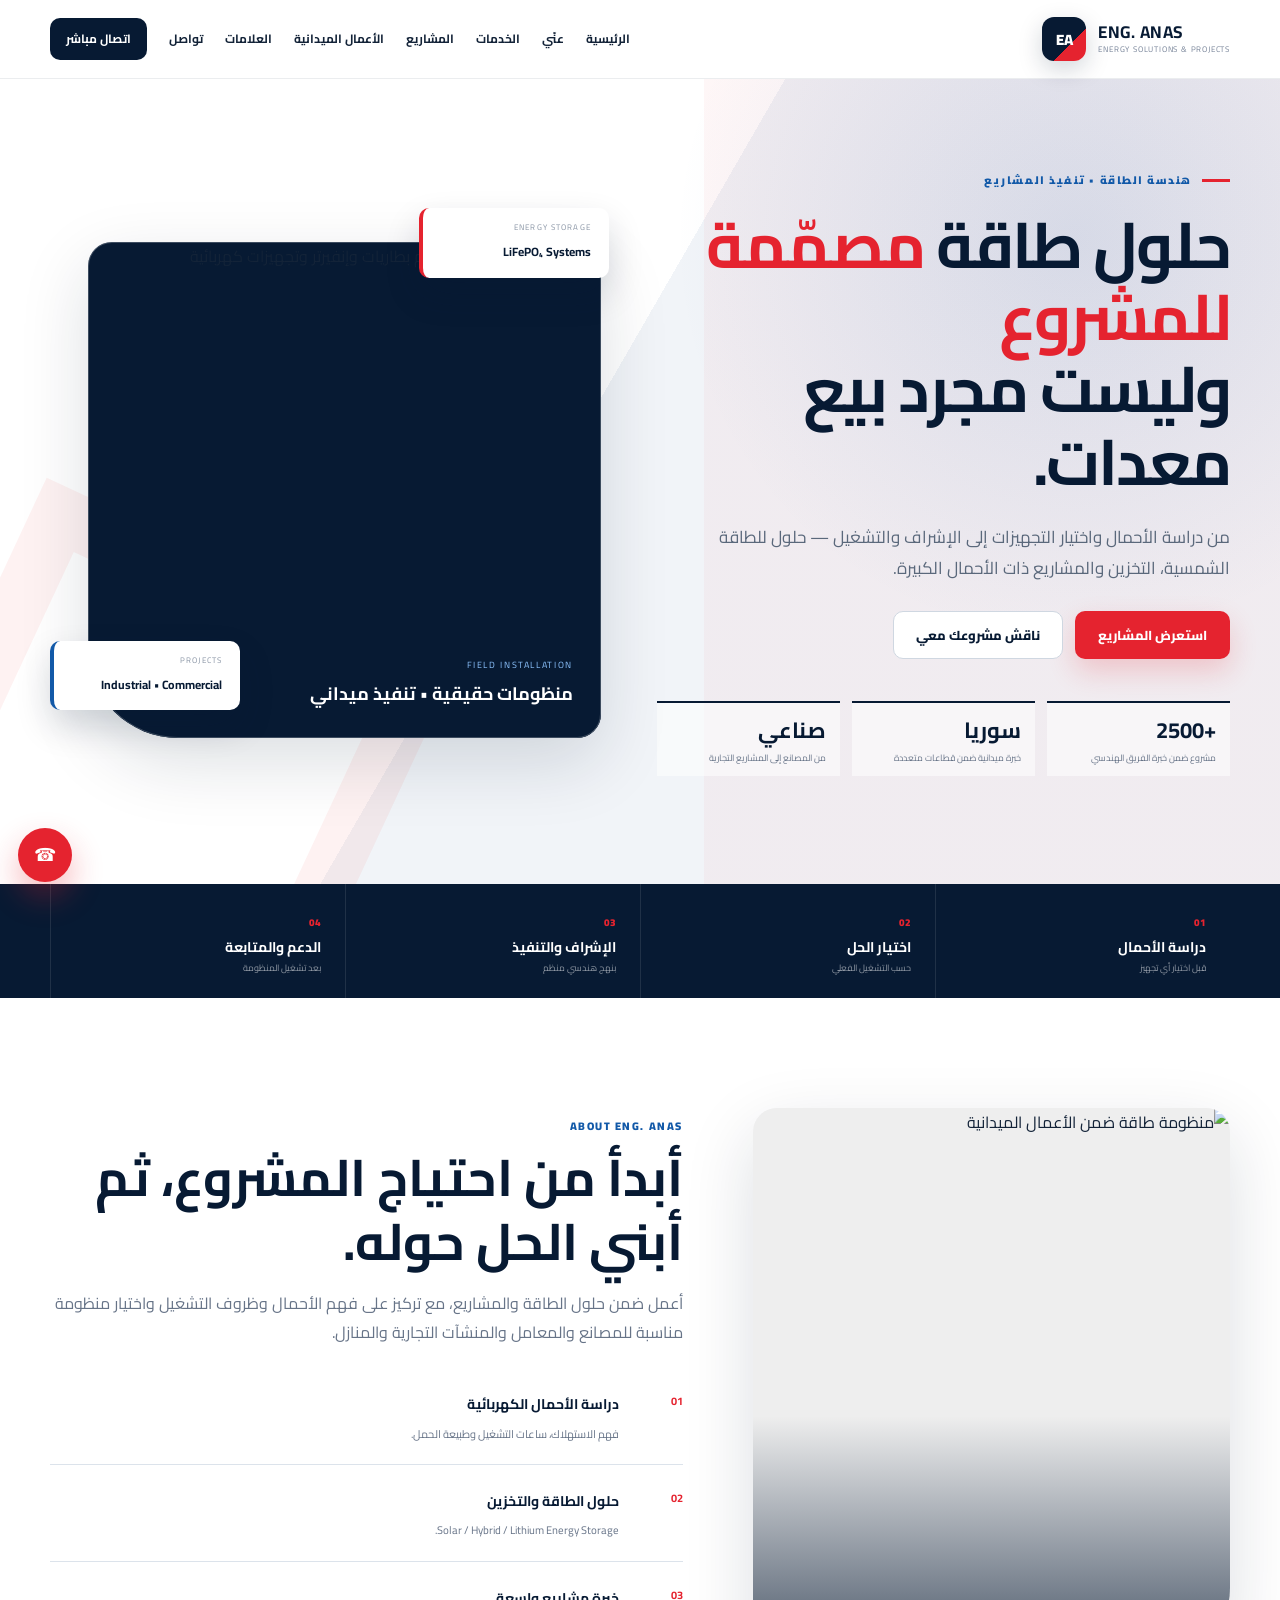
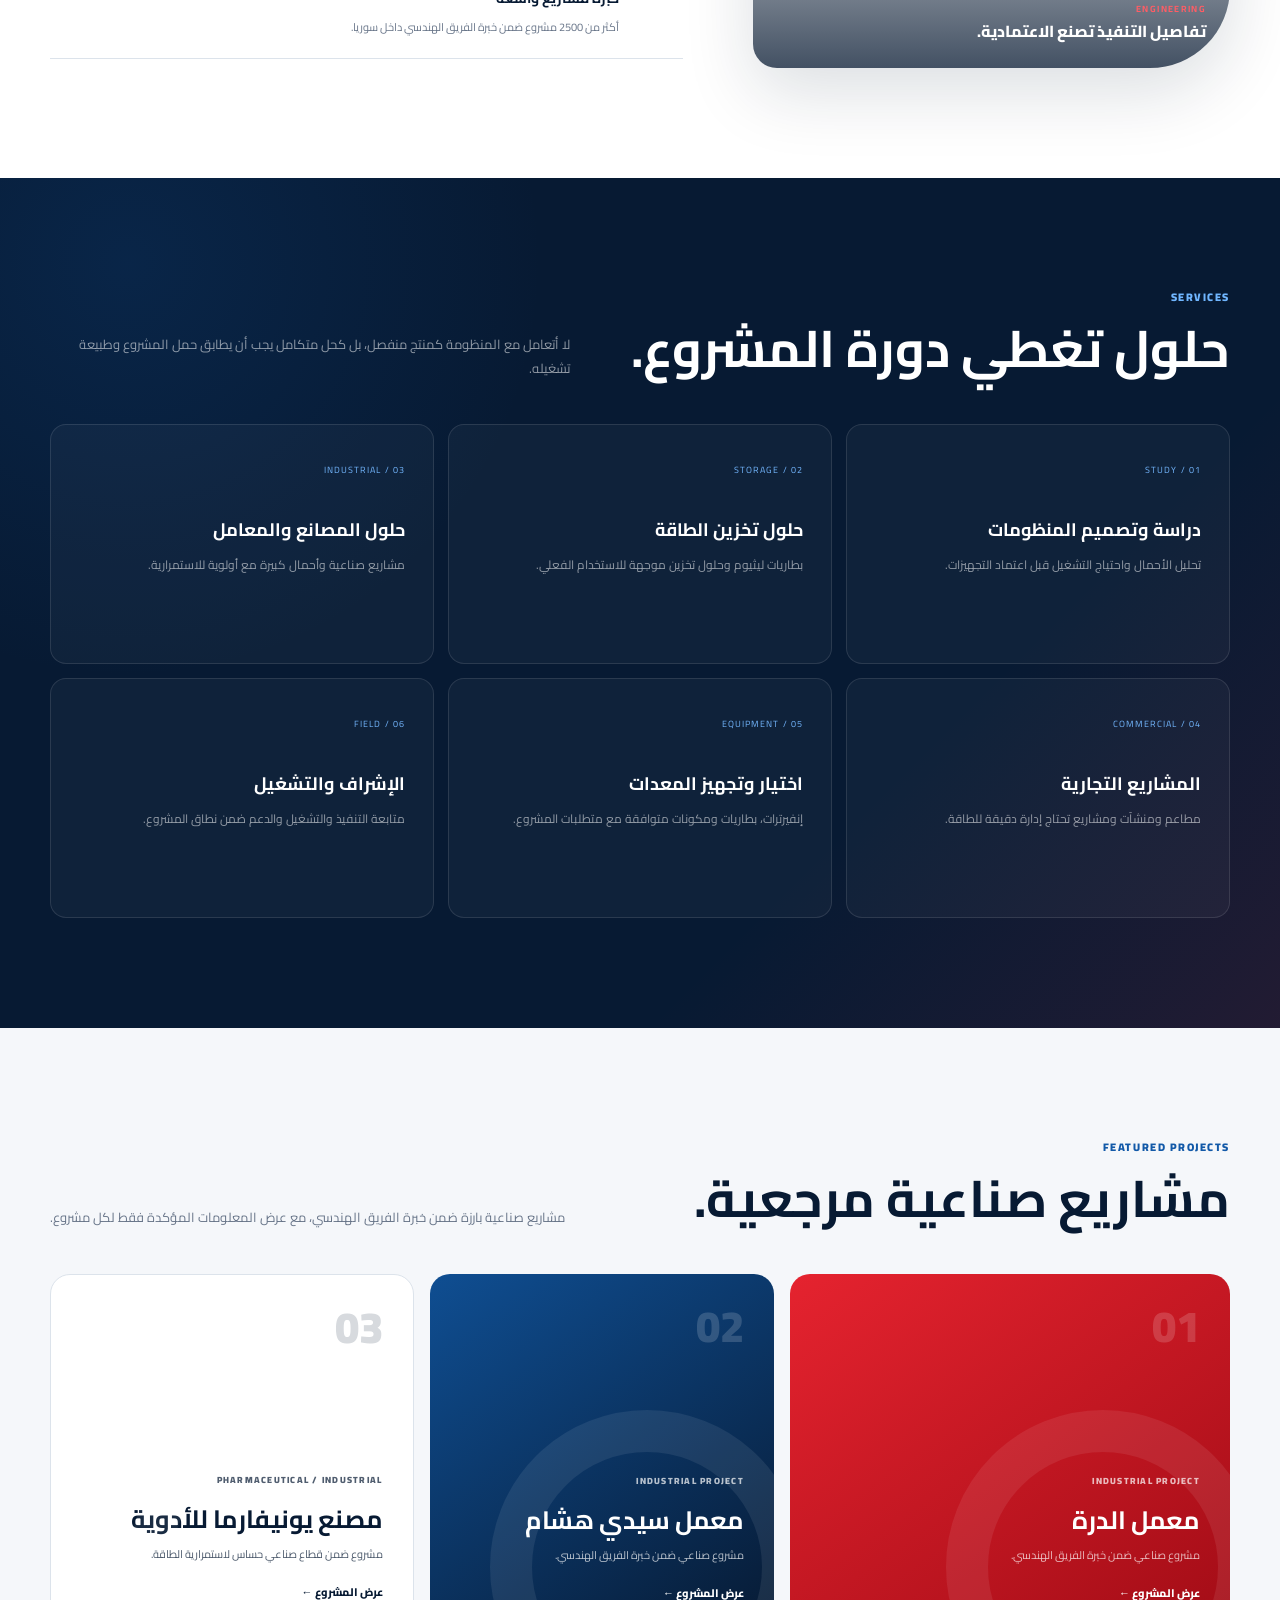
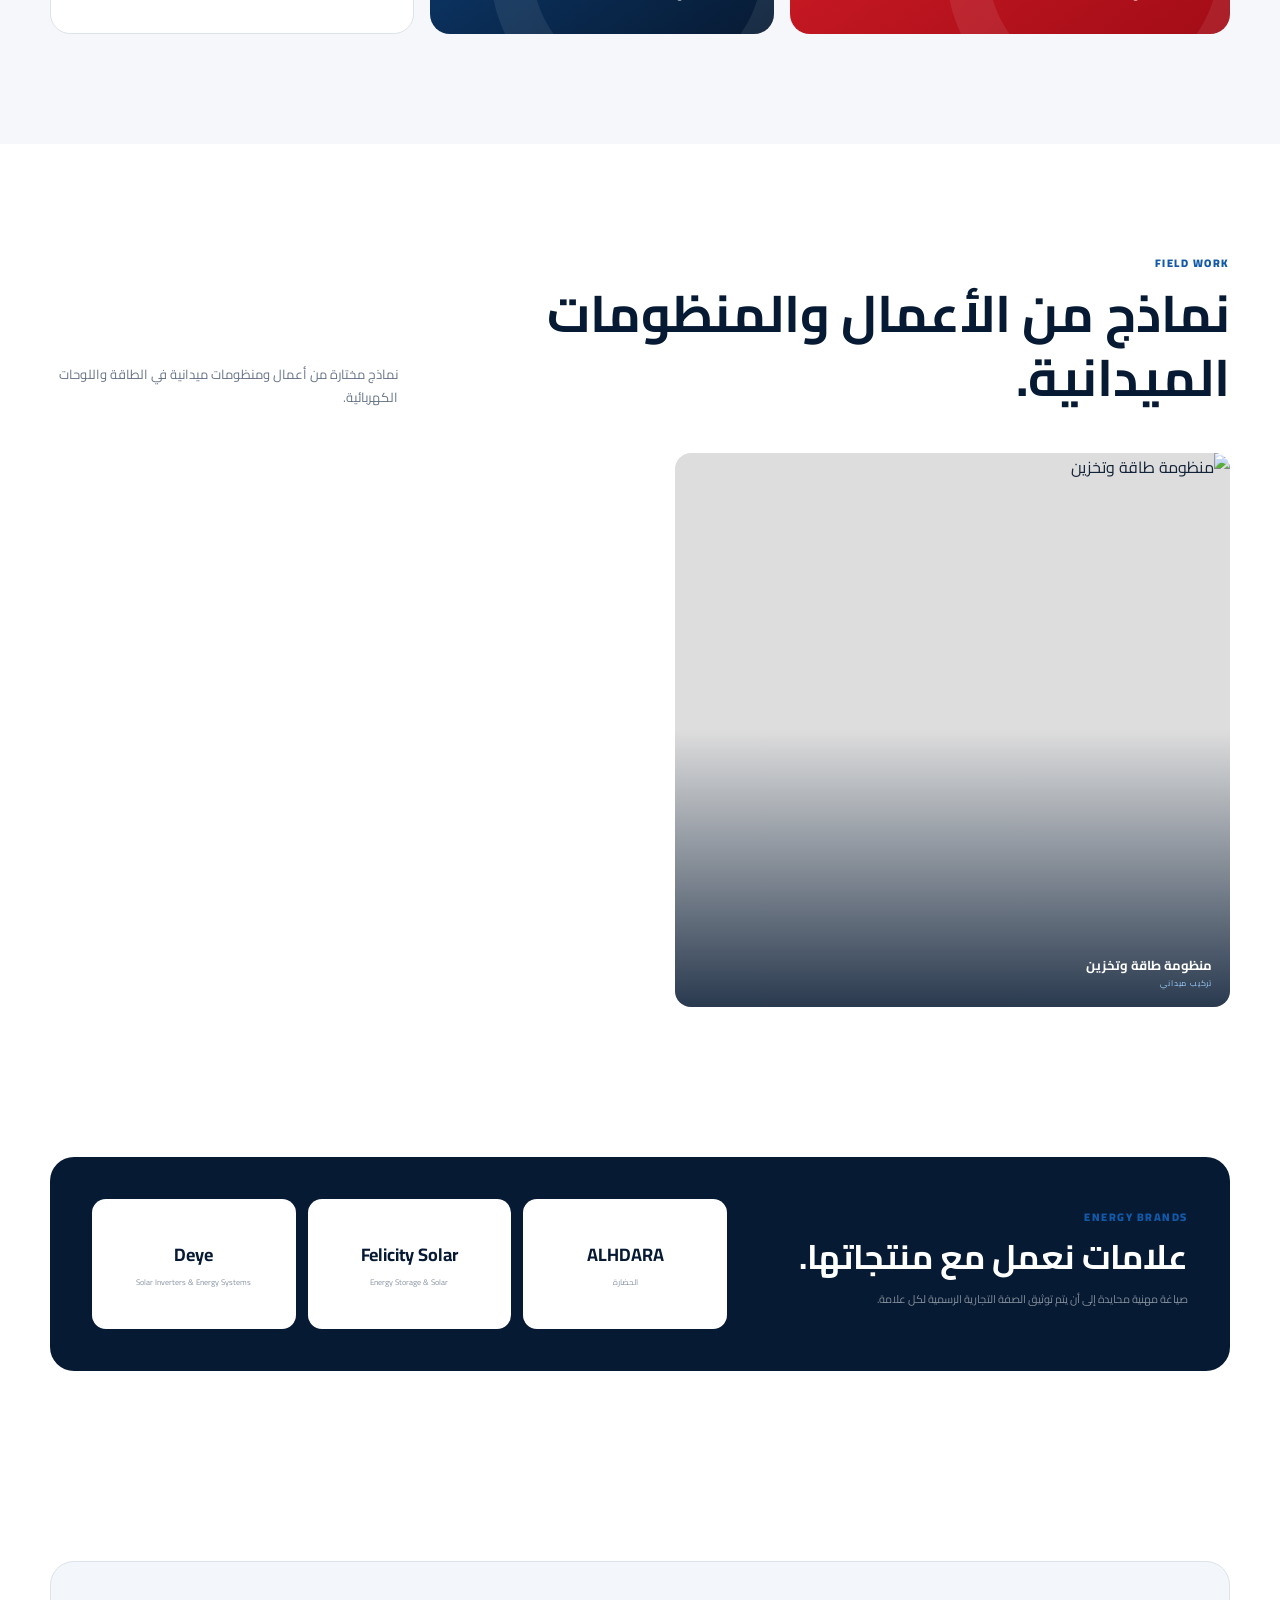
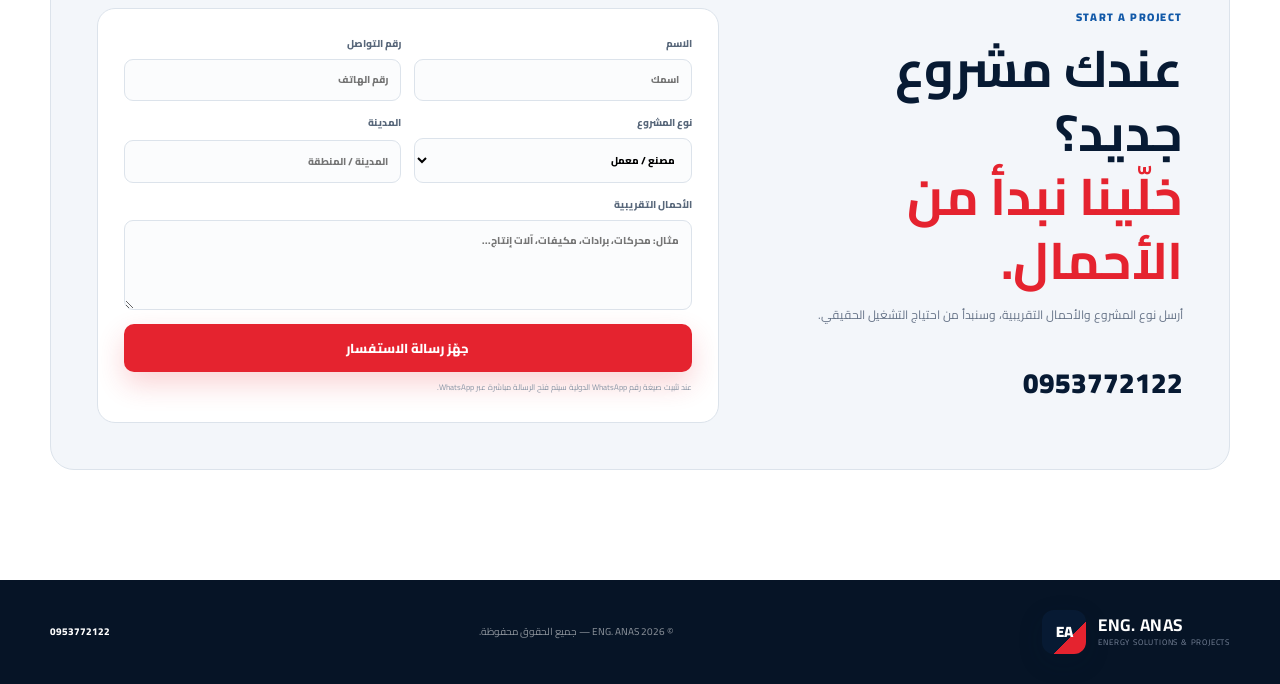
==== commit ced422b2: "Finalize portfolio with hosted field image" ====
--- a/eng-anas/index.html
+++ b/eng-anas/index.html
@@ -1,47 +1 @@
-<!doctype html>
-<html lang="ar" dir="rtl">
-<head>
-  <meta charset="utf-8">
-  <meta name="viewport" content="width=device-width, initial-scale=1">
-  <meta name="theme-color" content="#071a33">
-  <title>ENG. ANAS | حلول الطاقة والمشاريع</title>
-  <meta name="description" content="ENG. ANAS — حلول الطاقة الشمسية وتخزين الطاقة والمشاريع الصناعية والتجارية، مع خبرة فريق هندسي تتجاوز 2500 مشروع داخل سوريا.">
-  <meta name="robots" content="index,follow,max-image-preview:large">
-  <meta property="og:type" content="website">
-  <meta property="og:locale" content="ar_SY">
-  <meta property="og:title" content="ENG. ANAS | حلول الطاقة والمشاريع">
-  <meta property="og:description" content="من دراسة الأحمال إلى التشغيل — حلول طاقة مبنية على احتياج المشروع الحقيقي.">
-  <meta property="og:url" content="https://hasanshsy.github.io/syrian-currency/eng-anas/">
-  <meta name="twitter:card" content="summary_large_image">
-  <link rel="canonical" href="https://hasanshsy.github.io/syrian-currency/eng-anas/">
-  <link rel="manifest" href="manifest.webmanifest">
-  <link rel="icon" href="favicon.svg" type="image/svg+xml">
-  <link rel="preconnect" href="https://fonts.googleapis.com">
-  <link rel="preconnect" href="https://fonts.gstatic.com" crossorigin>
-  <link href="https://fonts.googleapis.com/css2?family=Cairo:wght@400;500;600;700;800;900&display=swap" rel="stylesheet">
-  <link rel="stylesheet" href="assets/css/styles.css">
-  <script type="application/ld+json">
-  {"@context":"https://schema.org","@type":"Person","name":"ENG. ANAS","telephone":"0953772122","jobTitle":"Energy Solutions & Projects","knowsAbout":["Solar Energy","Energy Storage","Industrial Energy Solutions","Electrical Projects"]}
-  </script>
-</head>
-<body>
-  <a class="skip-link" href="#main">انتقل إلى المحتوى</a>
-  <header class="site-header">
-    <div class="container navbar">
-      <a class="brand-lockup" href="#home" aria-label="ENG. ANAS — الرئيسية"><span class="brand-mark">EA</span><span class="brand-copy"><strong>ENG. ANAS</strong><small>ENERGY SOLUTIONS & PROJECTS</small></span></a>
-      <nav class="nav-links" id="main-nav" aria-label="التنقل الرئيسي"><a href="#home">الرئيسية</a><a href="#about">عنّي</a><a href="#services">الخدمات</a><a href="#projects">المشاريع</a><a href="#fieldwork">الأعمال الميدانية</a><a href="#brands">العلامات</a><a href="#contact">تواصل</a><a class="nav-cta" href="tel:0953772122">اتصال مباشر</a></nav>
-      <button class="menu-toggle" type="button" aria-label="فتح القائمة" aria-controls="main-nav" aria-expanded="false">☰</button>
-    </div>
-  </header>
-  <main id="main">
-    <section class="hero" id="home"><div class="hero-backdrop" aria-hidden="true"></div><div class="container hero-grid"><div class="hero-copy"><div class="eyebrow"><span></span> هندسة الطاقة • تنفيذ المشاريع</div><h1>حلول طاقة <em>مصمّمة للمشروع</em><br>وليست مجرد بيع معدات.</h1><p class="hero-lead">من دراسة الأحمال واختيار التجهيزات إلى الإشراف والتشغيل — حلول للطاقة الشمسية، التخزين والمشاريع ذات الأحمال الكبيرة.</p><div class="hero-actions"><a class="btn btn-primary" href="#projects">استعرض المشاريع</a><a class="btn btn-ghost" href="#contact">ناقش مشروعك معي</a></div><div class="hero-trust"><div><strong>+2500</strong><span>مشروع ضمن خبرة الفريق الهندسي</span></div><div><strong>سوريا</strong><span>خبرة ميدانية ضمن قطاعات متعددة</span></div><div><strong>صناعي</strong><span>من المصانع إلى المشاريع التجارية</span></div></div></div><div class="hero-visual"><div class="hero-image-wrap"><img src="assets/projects/field/solar-system-installation.svg" width="1280" height="590" alt="منظومة طاقة مركبة تضم بطاريات وإنفيرتر وتجهيزات كهربائية" fetchpriority="high"><div class="image-shade"></div><div class="hero-image-label"><span>FIELD INSTALLATION</span><strong>منظومات حقيقية • تنفيذ ميداني</strong></div></div><div class="floating-spec floating-spec-a"><span>ENERGY STORAGE</span><strong>LiFePO₄ Systems</strong></div><div class="floating-spec floating-spec-b"><span>PROJECTS</span><strong>Industrial • Commercial</strong></div></div></div></section>
-    <section class="credibility-bar"><div class="container credibility-grid"><div><span>01</span><strong>دراسة الأحمال</strong><small>قبل اختيار أي تجهيز</small></div><div><span>02</span><strong>اختيار الحل</strong><small>حسب التشغيل الفعلي</small></div><div><span>03</span><strong>الإشراف والتنفيذ</strong><small>بنهج هندسي منظم</small></div><div><span>04</span><strong>الدعم والمتابعة</strong><small>بعد تشغيل المنظومة</small></div></div></section>
-    <section class="section about" id="about"><div class="container about-grid"><div class="about-media"><img src="assets/projects/field/distribution-panel-schneider.svg" width="1156" height="2048" alt="لوحة توزيع كهربائية صناعية مفتوحة ضمن أعمال ميدانية" loading="lazy"><div class="about-media-badge"><strong>ENGINEERING</strong><span>تفاصيل التنفيذ تصنع الاعتمادية.</span></div></div><div class="about-copy"><div class="section-kicker">ABOUT ENG. ANAS</div><h2>أبدأ من احتياج المشروع، ثم أبني الحل حوله.</h2><p class="section-lead">أعمل ضمن حلول الطاقة والمشاريع، مع تركيز على فهم الأحمال وظروف التشغيل واختيار منظومة مناسبة للمصانع والمعامل والمنشآت التجارية والمنازل.</p><div class="about-list"><div><b>01</b><span><strong>دراسة الأحمال الكهربائية</strong><small>فهم الاستهلاك، ساعات التشغيل وطبيعة الحمل.</small></span></div><div><b>02</b><span><strong>حلول الطاقة والتخزين</strong><small>Solar / Hybrid / Lithium Energy Storage.</small></span></div><div><b>03</b><span><strong>خبرة مشاريع واسعة</strong><small>أكثر من 2500 مشروع ضمن خبرة الفريق الهندسي داخل سوريا.</small></span></div></div></div></div></section>
-    <section class="section section-dark" id="services"><div class="container"><div class="section-head light"><div><div class="section-kicker">SERVICES</div><h2>حلول تغطي دورة المشروع.</h2></div><p>لا أتعامل مع المنظومة كمنتج منفصل، بل كحل متكامل يجب أن يطابق حمل المشروع وطبيعة تشغيله.</p></div><div class="services-grid"><article><span>01 / STUDY</span><h3>دراسة وتصميم المنظومات</h3><p>تحليل الأحمال واحتياج التشغيل قبل اعتماد التجهيزات.</p></article><article><span>02 / STORAGE</span><h3>حلول تخزين الطاقة</h3><p>بطاريات ليثيوم وحلول تخزين موجهة للاستخدام الفعلي.</p></article><article><span>03 / INDUSTRIAL</span><h3>حلول المصانع والمعامل</h3><p>مشاريع صناعية وأحمال كبيرة مع أولوية للاستمرارية.</p></article><article><span>04 / COMMERCIAL</span><h3>المشاريع التجارية</h3><p>مطاعم ومنشآت ومشاريع تحتاج إدارة دقيقة للطاقة.</p></article><article><span>05 / EQUIPMENT</span><h3>اختيار وتجهيز المعدات</h3><p>إنفيرترات، بطاريات ومكونات متوافقة مع متطلبات المشروع.</p></article><article><span>06 / FIELD</span><h3>الإشراف والتشغيل</h3><p>متابعة التنفيذ والتشغيل والدعم ضمن نطاق المشروع.</p></article></div></div></section>
-    <section class="section projects" id="projects"><div class="container"><div class="section-head"><div><div class="section-kicker">FEATURED PROJECTS</div><h2>مشاريع صناعية مرجعية.</h2></div><p>مشاريع صناعية بارزة ضمن خبرة الفريق الهندسي، مع عرض المعلومات المؤكدة فقط لكل مشروع.</p></div><div class="project-grid"><a class="project-feature project-red" href="projects/al-durra/"><div class="project-index">01</div><div class="project-type">INDUSTRIAL PROJECT</div><h3>معمل الدرة</h3><p>مشروع صناعي ضمن خبرة الفريق الهندسي.</p><span>عرض المشروع ←</span></a><a class="project-feature project-blue" href="projects/sidi-hisham/"><div class="project-index">02</div><div class="project-type">INDUSTRIAL PROJECT</div><h3>معمل سيدي هشام</h3><p>مشروع صناعي ضمن خبرة الفريق الهندسي.</p><span>عرض المشروع ←</span></a><a class="project-feature project-white" href="projects/unipharma/"><div class="project-index">03</div><div class="project-type">PHARMACEUTICAL / INDUSTRIAL</div><h3>مصنع يونيفارما للأدوية</h3><p>مشروع ضمن قطاع صناعي حساس لاستمرارية الطاقة.</p><span>عرض المشروع ←</span></a></div></div></section>
-    <section class="section fieldwork" id="fieldwork"><div class="container"><div class="section-head"><div><div class="section-kicker">FIELD WORK</div><h2>نماذج من الأعمال والمنظومات الميدانية.</h2></div><p>نماذج مختارة من أعمال ومنظومات ميدانية في الطاقة واللوحات الكهربائية.</p></div><div class="gallery-grid"><figure class="gallery-hero"><img src="assets/projects/field/solar-system-installation.svg" width="1280" height="590" alt="منظومة طاقة مركبة تضم بطاريات وإنفيرتر" loading="lazy"><figcaption><b>منظومة طاقة وتخزين</b><span>تركيب ميداني</span></figcaption></figure><figure><img src="assets/projects/field/distribution-panel-schneider.svg" width="1156" height="2048" alt="لوحة توزيع كهربائية صناعية" loading="lazy"><figcaption><b>لوحة توزيع صناعية</b><span>Power Distribution</span></figcaption></figure></div></div></section>
-    <section class="section brands" id="brands"><div class="container brands-shell"><div class="brands-copy"><div class="section-kicker">ENERGY BRANDS</div><h2>علامات نعمل مع منتجاتها.</h2><p>يتم استخدام الصياغة المحايدة إلى أن تؤكد الصفة التجارية الرسمية لكل علامة.</p></div><div class="brand-list"><div><strong>ALHDARA</strong><span>الحضارة</span></div><div><strong>Felicity Solar</strong><span>Energy Storage & Solar</span></div><div><strong>Deye</strong><span>Solar Inverters & Energy Systems</span></div></div></div></section>
-    <section class="section contact" id="contact"><div class="container contact-shell"><div class="contact-copy"><div class="section-kicker">START A PROJECT</div><h2>عندك مشروع جديد؟<br><span>خلّينا نبدأ من الأحمال.</span></h2><p>أرسل نوع المشروع والأحمال التقريبية، وسنبدأ من احتياج التشغيل الحقيقي.</p><a class="phone-big" href="tel:0953772122">0953772122</a></div><form class="inquiry-form" id="inquiry-form"><div class="form-grid"><label>الاسم<input name="name" autocomplete="name" placeholder="اسمك"></label><label>رقم التواصل<input name="phone" inputmode="tel" placeholder="رقم الهاتف"></label><label>نوع المشروع<select name="type"><option>مصنع / معمل</option><option>مشروع تجاري</option><option>مطعم</option><option>منزل</option><option>مشروع آخر</option></select></label><label>المدينة<input name="city" placeholder="المدينة / المنطقة"></label><label class="full">الأحمال التقريبية<textarea name="loads" placeholder="مثال: محركات، برادات، مكيفات، آلات إنتاج..."></textarea></label></div><button class="btn btn-primary btn-full" type="submit">جهّز رسالة الاستفسار</button><small>عند تثبيت صيغة رقم WhatsApp الدولية سيتم فتح الرسالة مباشرة عبر WhatsApp.</small></form></div></section>
-  </main>
-  <footer class="site-footer"><div class="container footer-row"><div class="brand-lockup footer-brand"><span class="brand-mark">EA</span><span class="brand-copy"><strong>ENG. ANAS</strong><small>ENERGY SOLUTIONS & PROJECTS</small></span></div><div>© <span data-current-year></span> ENG. ANAS — جميع الحقوق محفوظة.</div><a href="tel:0953772122">0953772122</a></div></footer><a class="floating-call" href="tel:0953772122" aria-label="اتصال بالمهندس أنس">☎</a><script src="site.config.js"></script><script src="assets/js/app.js"></script>
-</body></html>+<!doctype html><html lang="ar" dir="rtl"><head><meta charset="utf-8"><meta name="viewport" content="width=device-width,initial-scale=1"><meta name="theme-color" content="#071a33"><title>ENG. ANAS | حلول الطاقة والمشاريع</title><meta name="description" content="ENG. ANAS — حلول الطاقة الشمسية وتخزين الطاقة والمشاريع الصناعية والتجارية، مع خبرة فريق هندسي تتجاوز 2500 مشروع داخل سوريا."><meta name="robots" content="index,follow,max-image-preview:large"><meta property="og:type" content="website"><meta property="og:locale" content="ar_SY"><meta property="og:title" content="ENG. ANAS | حلول الطاقة والمشاريع"><meta property="og:description" content="من دراسة الأحمال إلى التشغيل — حلول طاقة مبنية على احتياج المشروع الحقيقي."><meta property="og:url" content="https://hasanshsy.github.io/syrian-currency/eng-anas/"><meta name="twitter:card" content="summary_large_image"><link rel="canonical" href="https://hasanshsy.github.io/syrian-currency/eng-anas/"><link rel="manifest" href="manifest.webmanifest"><link rel="icon" href="favicon.svg" type="image/svg+xml"><link rel="preconnect" href="https://fonts.googleapis.com"><link rel="preconnect" href="https://fonts.gstatic.com" crossorigin><link href="https://fonts.googleapis.com/css2?family=Cairo:wght@400;500;600;700;800;900&display=swap" rel="stylesheet"><link rel="stylesheet" href="assets/css/styles.css"><script type="application/ld+json">{"@context":"https://schema.org","@type":"Person","name":"ENG. ANAS","telephone":"0953772122","jobTitle":"Energy Solutions & Projects","knowsAbout":["Solar Energy","Energy Storage","Industrial Energy Solutions","Electrical Projects"]}</script></head><body><a class="skip-link" href="#main">انتقل إلى المحتوى</a><header class="site-header"><div class="container navbar"><a class="brand-lockup" href="#home"><span class="brand-mark">EA</span><span class="brand-copy"><strong>ENG. ANAS</strong><small>ENERGY SOLUTIONS & PROJECTS</small></span></a><nav class="nav-links" id="main-nav"><a href="#home">الرئيسية</a><a href="#about">عنّي</a><a href="#services">الخدمات</a><a href="#projects">المشاريع</a><a href="#fieldwork">الأعمال الميدانية</a><a href="#brands">العلامات</a><a href="#contact">تواصل</a><a class="nav-cta" href="tel:0953772122">اتصال مباشر</a></nav><button class="menu-toggle" type="button" aria-label="فتح القائمة" aria-controls="main-nav" aria-expanded="false">☰</button></div></header><main id="main"><section class="hero" id="home"><div class="hero-backdrop"></div><div class="container hero-grid"><div class="hero-copy"><div class="eyebrow"><span></span> هندسة الطاقة • تنفيذ المشاريع</div><h1>حلول طاقة <em>مصمّمة للمشروع</em><br>وليست مجرد بيع معدات.</h1><p class="hero-lead">من دراسة الأحمال واختيار التجهيزات إلى الإشراف والتشغيل — حلول للطاقة الشمسية، التخزين والمشاريع ذات الأحمال الكبيرة.</p><div class="hero-actions"><a class="btn btn-primary" href="#projects">استعرض المشاريع</a><a class="btn btn-ghost" href="#contact">ناقش مشروعك معي</a></div><div class="hero-trust"><div><strong>+2500</strong><span>مشروع ضمن خبرة الفريق الهندسي</span></div><div><strong>سوريا</strong><span>خبرة ميدانية ضمن قطاعات متعددة</span></div><div><strong>صناعي</strong><span>من المصانع إلى المشاريع التجارية</span></div></div></div><div class="hero-visual"><div class="hero-image-wrap"><img src="assets/projects/field/solar-system-installation.svg" width="1280" height="590" alt="منظومة طاقة مركبة تضم بطاريات وإنفيرتر وتجهيزات كهربائية" fetchpriority="high"><div class="image-shade"></div><div class="hero-image-label"><span>FIELD INSTALLATION</span><strong>منظومات حقيقية • تنفيذ ميداني</strong></div></div><div class="floating-spec floating-spec-a"><span>ENERGY STORAGE</span><strong>LiFePO₄ Systems</strong></div><div class="floating-spec floating-spec-b"><span>PROJECTS</span><strong>Industrial • Commercial</strong></div></div></div></section><section class="credibility-bar"><div class="container credibility-grid"><div><span>01</span><strong>دراسة الأحمال</strong><small>قبل اختيار أي تجهيز</small></div><div><span>02</span><strong>اختيار الحل</strong><small>حسب التشغيل الفعلي</small></div><div><span>03</span><strong>الإشراف والتنفيذ</strong><small>بنهج هندسي منظم</small></div><div><span>04</span><strong>الدعم والمتابعة</strong><small>بعد تشغيل المنظومة</small></div></div></section><section class="section about" id="about"><div class="container about-grid"><div class="about-media"><img src="assets/projects/field/solar-system-installation.svg" alt="منظومة طاقة ضمن الأعمال الميدانية" loading="lazy"><div class="about-media-badge"><strong>ENGINEERING</strong><span>تفاصيل التنفيذ تصنع الاعتمادية.</span></div></div><div class="about-copy"><div class="section-kicker">ABOUT ENG. ANAS</div><h2>أبدأ من احتياج المشروع، ثم أبني الحل حوله.</h2><p class="section-lead">أعمل ضمن حلول الطاقة والمشاريع، مع تركيز على فهم الأحمال وظروف التشغيل واختيار منظومة مناسبة للمصانع والمعامل والمنشآت التجارية والمنازل.</p><div class="about-list"><div><b>01</b><span><strong>دراسة الأحمال الكهربائية</strong><small>فهم الاستهلاك، ساعات التشغيل وطبيعة الحمل.</small></span></div><div><b>02</b><span><strong>حلول الطاقة والتخزين</strong><small>Solar / Hybrid / Lithium Energy Storage.</small></span></div><div><b>03</b><span><strong>خبرة مشاريع واسعة</strong><small>أكثر من 2500 مشروع ضمن خبرة الفريق الهندسي داخل سوريا.</small></span></div></div></div></div></section><section class="section section-dark" id="services"><div class="container"><div class="section-head light"><div><div class="section-kicker">SERVICES</div><h2>حلول تغطي دورة المشروع.</h2></div><p>لا أتعامل مع المنظومة كمنتج منفصل، بل كحل متكامل يجب أن يطابق حمل المشروع وطبيعة تشغيله.</p></div><div class="services-grid"><article><span>01 / STUDY</span><h3>دراسة وتصميم المنظومات</h3><p>تحليل الأحمال واحتياج التشغيل قبل اعتماد التجهيزات.</p></article><article><span>02 / STORAGE</span><h3>حلول تخزين الطاقة</h3><p>بطاريات ليثيوم وحلول تخزين موجهة للاستخدام الفعلي.</p></article><article><span>03 / INDUSTRIAL</span><h3>حلول المصانع والمعامل</h3><p>مشاريع صناعية وأحمال كبيرة مع أولوية للاستمرارية.</p></article><article><span>04 / COMMERCIAL</span><h3>المشاريع التجارية</h3><p>مطاعم ومنشآت ومشاريع تحتاج إدارة دقيقة للطاقة.</p></article><article><span>05 / EQUIPMENT</span><h3>اختيار وتجهيز المعدات</h3><p>إنفيرترات، بطاريات ومكونات متوافقة مع متطلبات المشروع.</p></article><article><span>06 / FIELD</span><h3>الإشراف والتشغيل</h3><p>متابعة التنفيذ والتشغيل والدعم ضمن نطاق المشروع.</p></article></div></div></section><section class="section projects" id="projects"><div class="container"><div class="section-head"><div><div class="section-kicker">FEATURED PROJECTS</div><h2>مشاريع صناعية مرجعية.</h2></div><p>مشاريع صناعية بارزة ضمن خبرة الفريق الهندسي، مع عرض المعلومات المؤكدة فقط لكل مشروع.</p></div><div class="project-grid"><a class="project-feature project-red" href="projects/al-durra/"><div class="project-index">01</div><div class="project-type">INDUSTRIAL PROJECT</div><h3>معمل الدرة</h3><p>مشروع صناعي ضمن خبرة الفريق الهندسي.</p><span>عرض المشروع ←</span></a><a class="project-feature project-blue" href="projects/sidi-hisham/"><div class="project-index">02</div><div class="project-type">INDUSTRIAL PROJECT</div><h3>معمل سيدي هشام</h3><p>مشروع صناعي ضمن خبرة الفريق الهندسي.</p><span>عرض المشروع ←</span></a><a class="project-feature project-white" href="projects/unipharma/"><div class="project-index">03</div><div class="project-type">PHARMACEUTICAL / INDUSTRIAL</div><h3>مصنع يونيفارما للأدوية</h3><p>مشروع ضمن قطاع صناعي حساس لاستمرارية الطاقة.</p><span>عرض المشروع ←</span></a></div></div></section><section class="section fieldwork" id="fieldwork"><div class="container"><div class="section-head"><div><div class="section-kicker">FIELD WORK</div><h2>نماذج من الأعمال والمنظومات الميدانية.</h2></div><p>نماذج مختارة من أعمال ومنظومات ميدانية في الطاقة واللوحات الكهربائية.</p></div><div class="gallery-grid"><figure class="gallery-hero"><img src="assets/projects/field/solar-system-installation.svg" alt="منظومة طاقة وتخزين" loading="lazy"><figcaption><b>منظومة طاقة وتخزين</b><span>تركيب ميداني</span></figcaption></figure></div></div></section><section class="section brands" id="brands"><div class="container brands-shell"><div class="brands-copy"><div class="section-kicker">ENERGY BRANDS</div><h2>علامات نعمل مع منتجاتها.</h2><p>صياغة مهنية محايدة إلى أن يتم توثيق الصفة التجارية الرسمية لكل علامة.</p></div><div class="brand-list"><div><strong>ALHDARA</strong><span>الحضارة</span></div><div><strong>Felicity Solar</strong><span>Energy Storage & Solar</span></div><div><strong>Deye</strong><span>Solar Inverters & Energy Systems</span></div></div></div></section><section class="section contact" id="contact"><div class="container contact-shell"><div class="contact-copy"><div class="section-kicker">START A PROJECT</div><h2>عندك مشروع جديد؟<br><span>خلّينا نبدأ من الأحمال.</span></h2><p>أرسل نوع المشروع والأحمال التقريبية، وسنبدأ من احتياج التشغيل الحقيقي.</p><a class="phone-big" href="tel:0953772122">0953772122</a></div><form class="inquiry-form" id="inquiry-form"><div class="form-grid"><label>الاسم<input name="name" autocomplete="name" placeholder="اسمك"></label><label>رقم التواصل<input name="phone" inputmode="tel" placeholder="رقم الهاتف"></label><label>نوع المشروع<select name="type"><option>مصنع / معمل</option><option>مشروع تجاري</option><option>مطعم</option><option>منزل</option><option>مشروع آخر</option></select></label><label>المدينة<input name="city" placeholder="المدينة / المنطقة"></label><label class="full">الأحمال التقريبية<textarea name="loads" placeholder="مثال: محركات، برادات، مكيفات، آلات إنتاج..."></textarea></label></div><button class="btn btn-primary btn-full" type="submit">جهّز رسالة الاستفسار</button><small>عند تثبيت صيغة رقم WhatsApp الدولية سيتم فتح الرسالة مباشرة عبر WhatsApp.</small></form></div></section></main><footer class="site-footer"><div class="container footer-row"><div class="brand-lockup footer-brand"><span class="brand-mark">EA</span><span class="brand-copy"><strong>ENG. ANAS</strong><small>ENERGY SOLUTIONS & PROJECTS</small></span></div><div>© <span data-current-year></span> ENG. ANAS — جميع الحقوق محفوظة.</div><a href="tel:0953772122">0953772122</a></div></footer><a class="floating-call" href="tel:0953772122" aria-label="اتصال بالمهندس أنس">☎</a><script src="site.config.js"></script><script src="assets/js/app.js"></script></body></html>
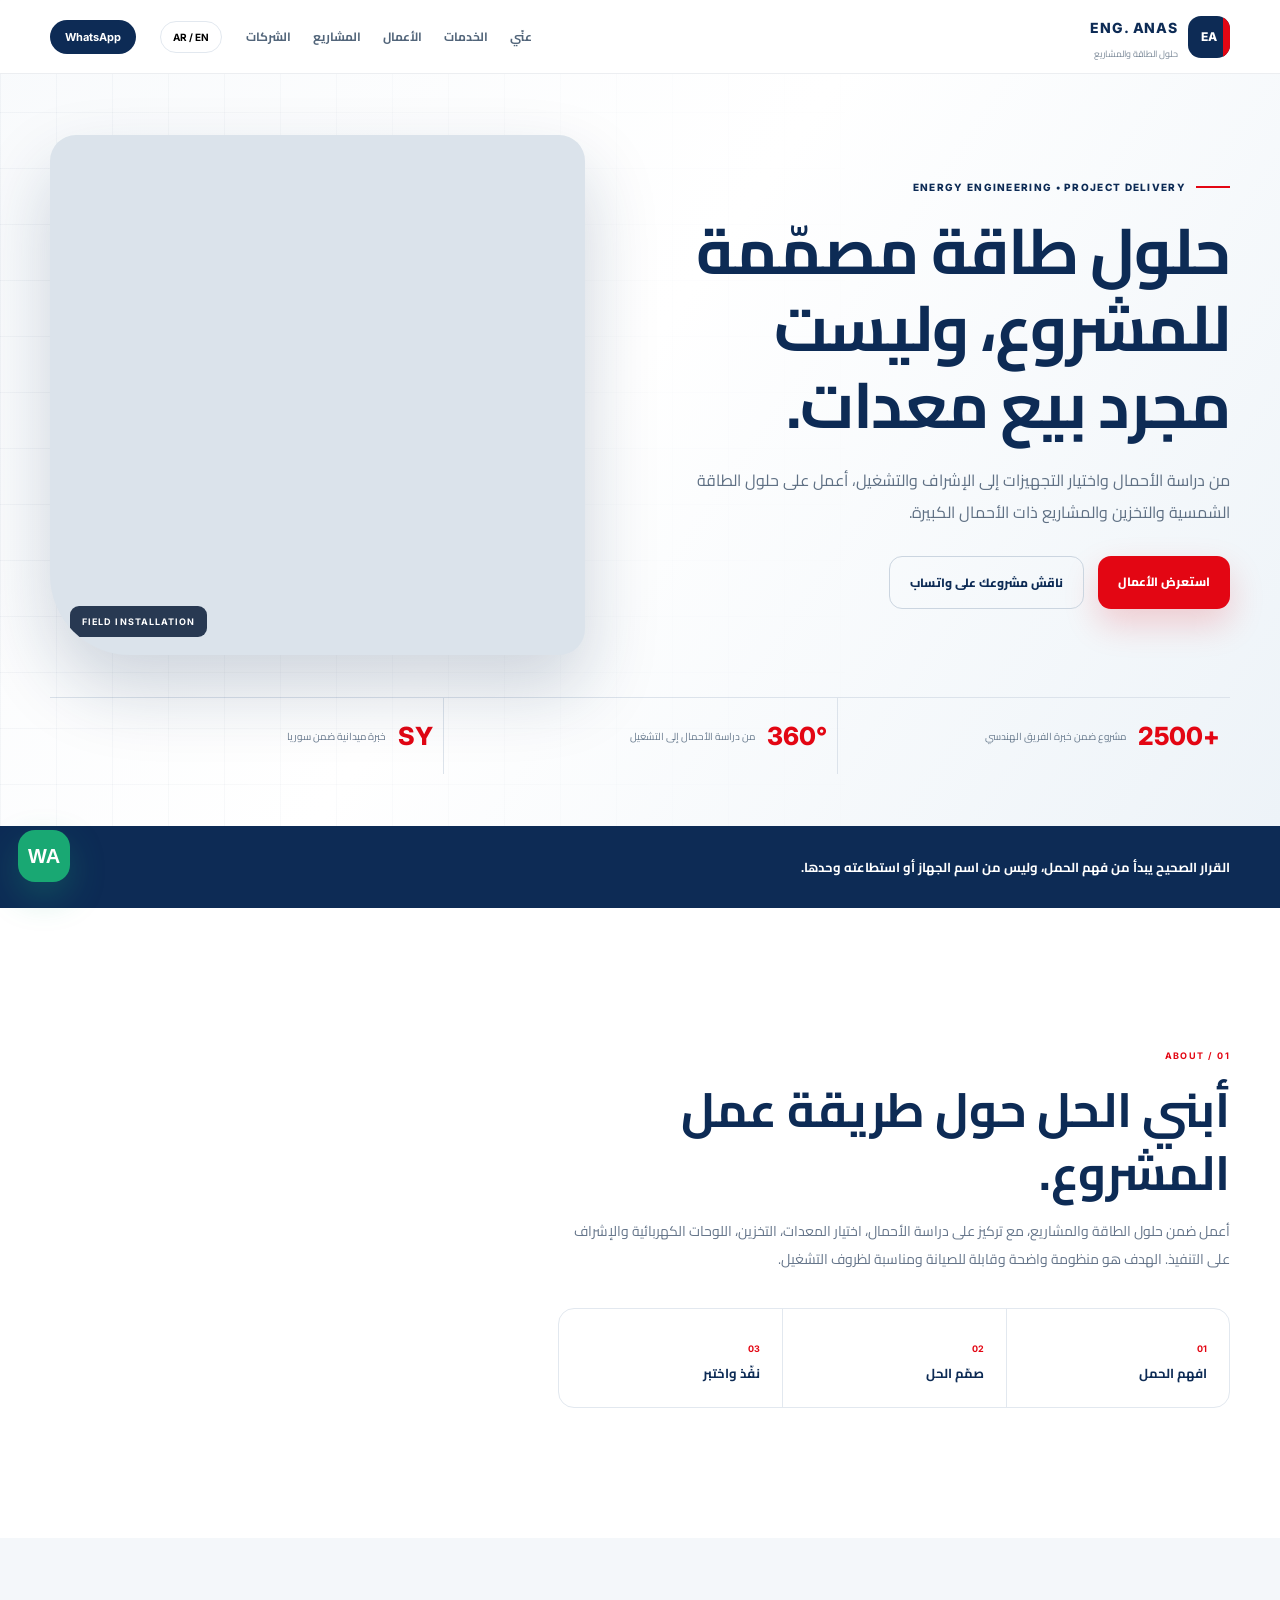
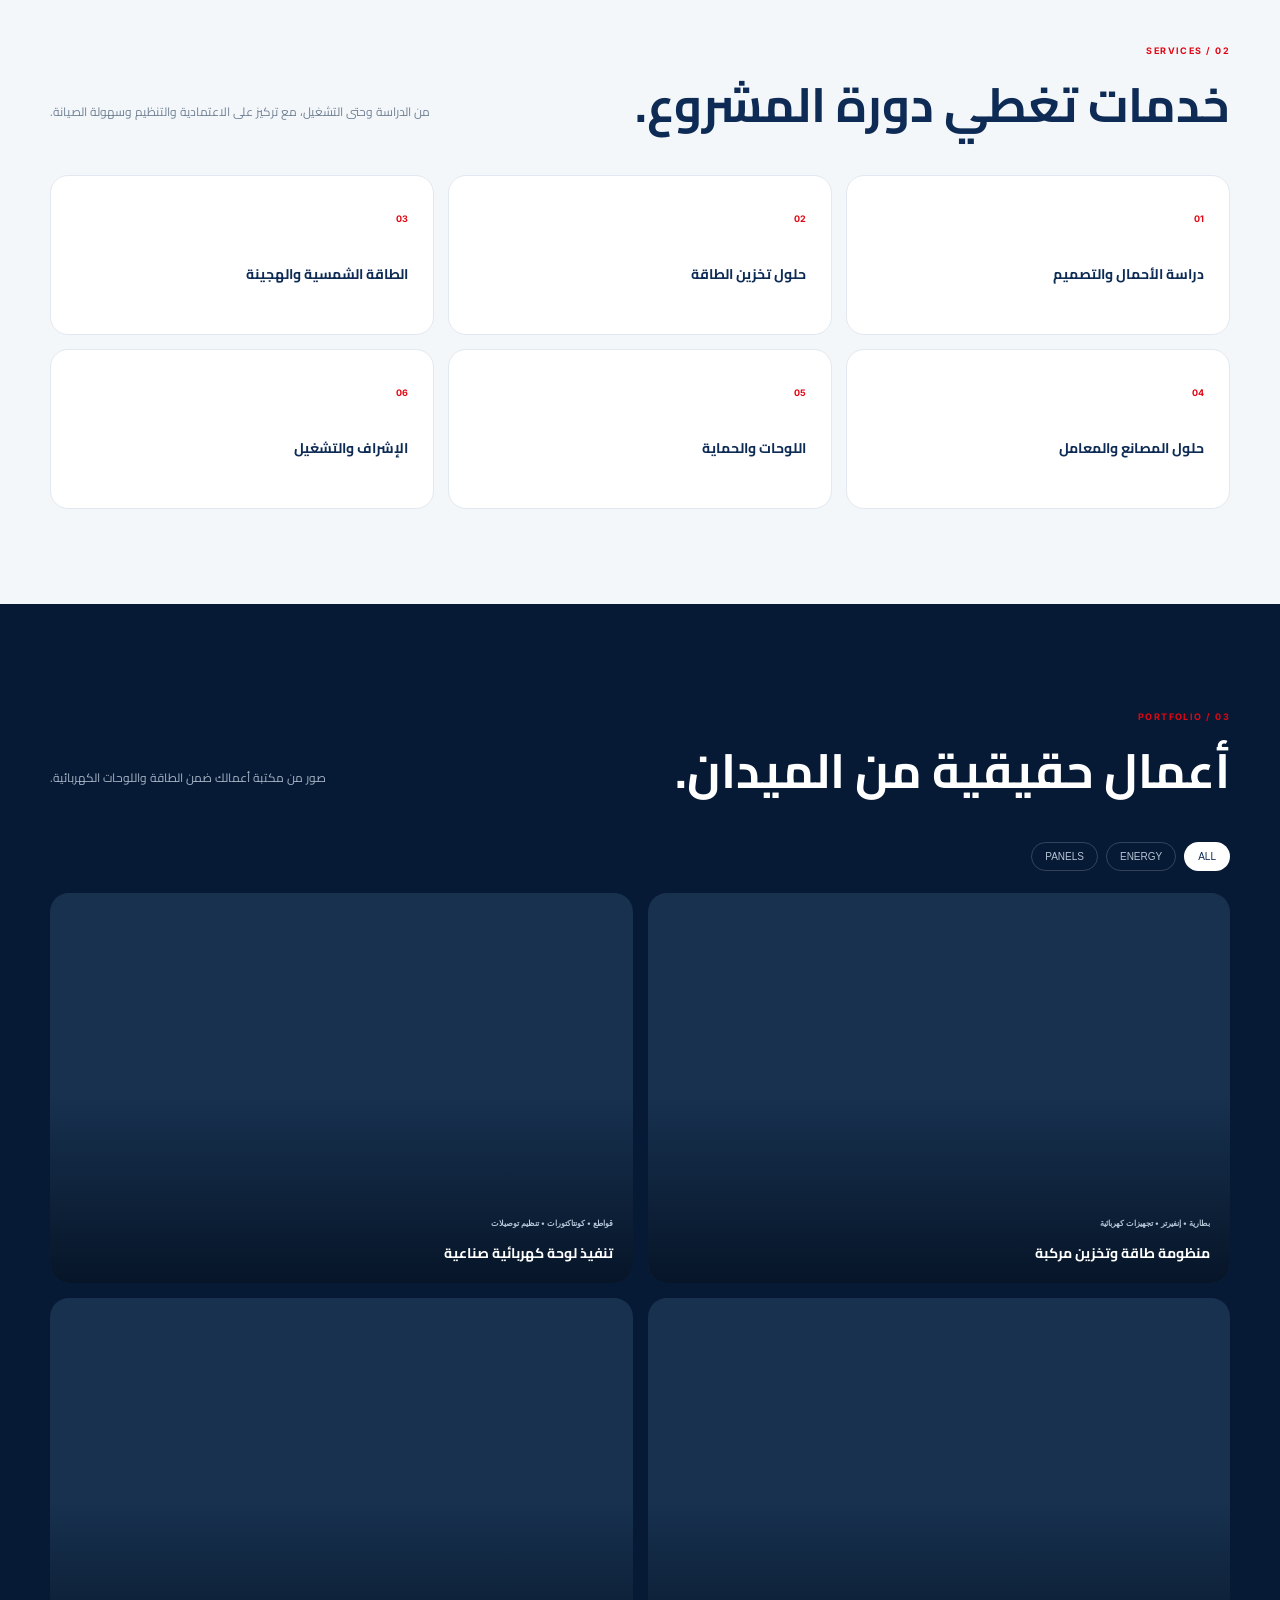
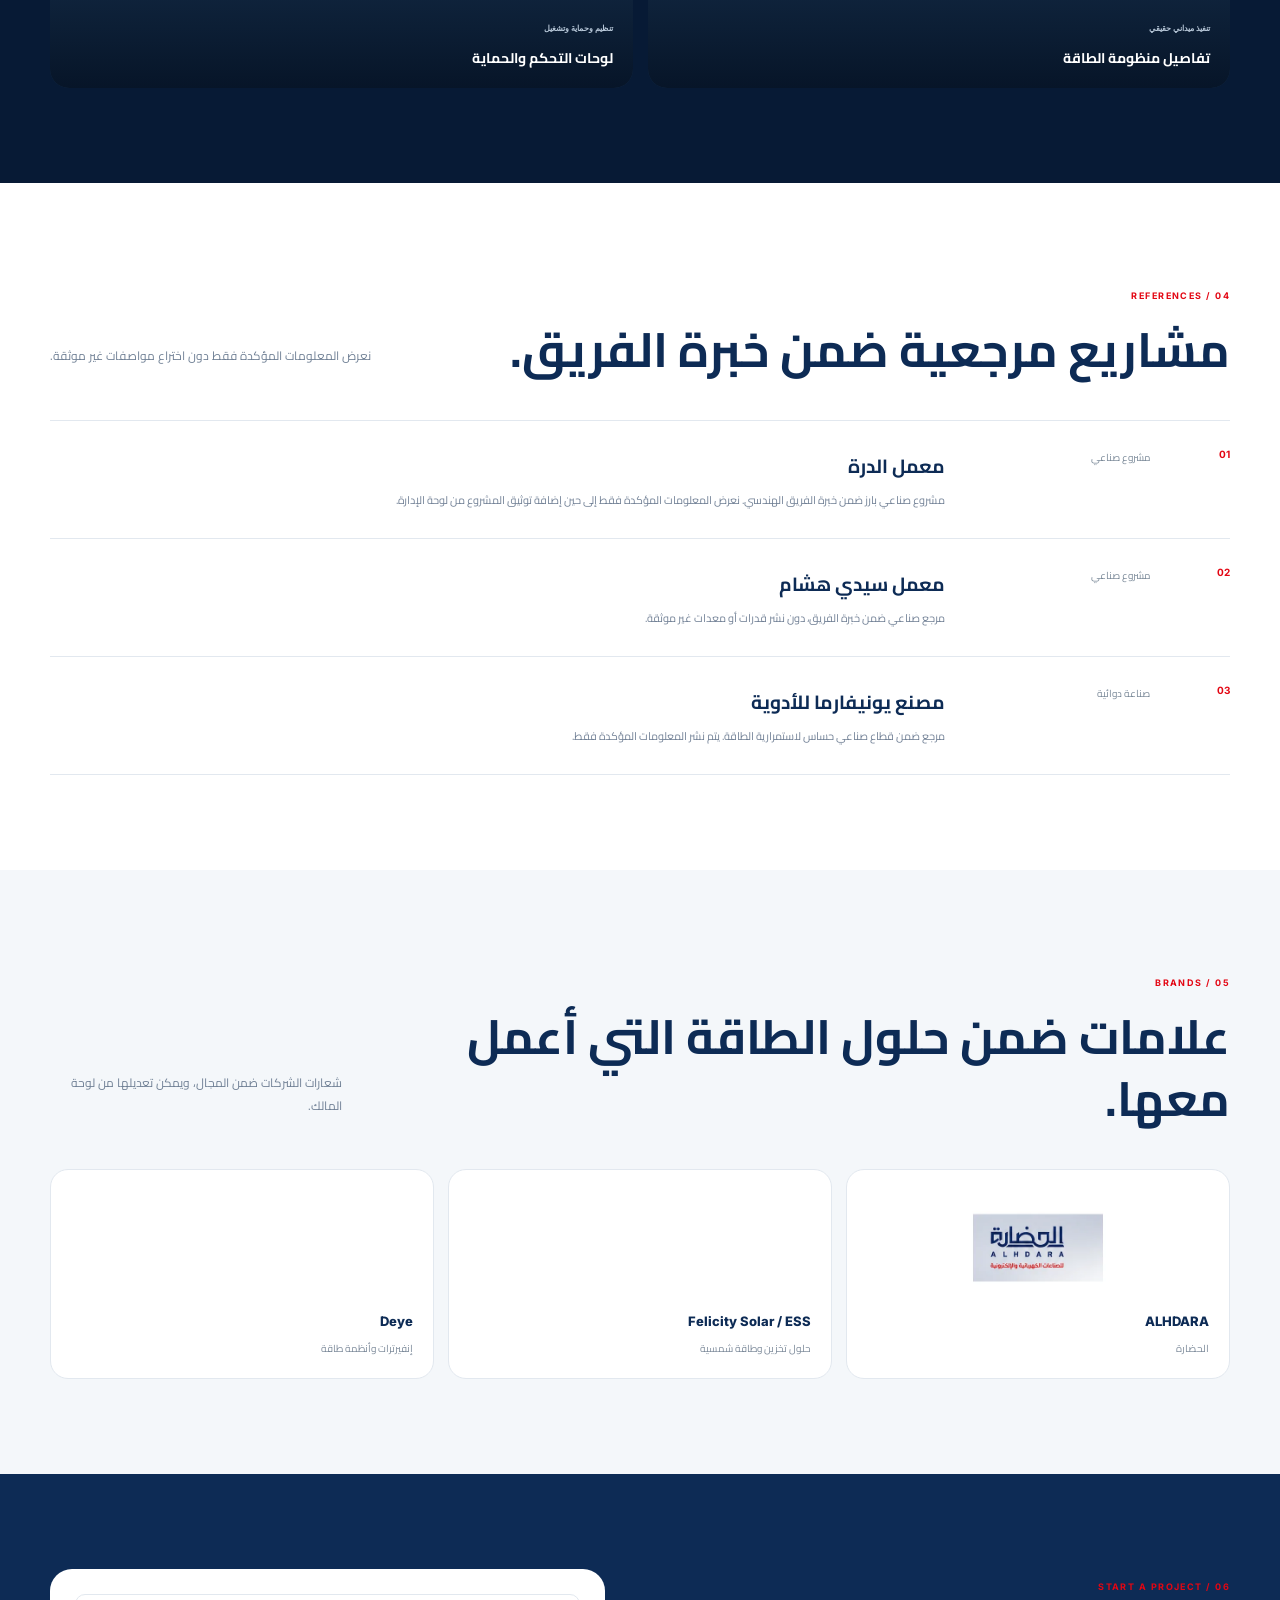
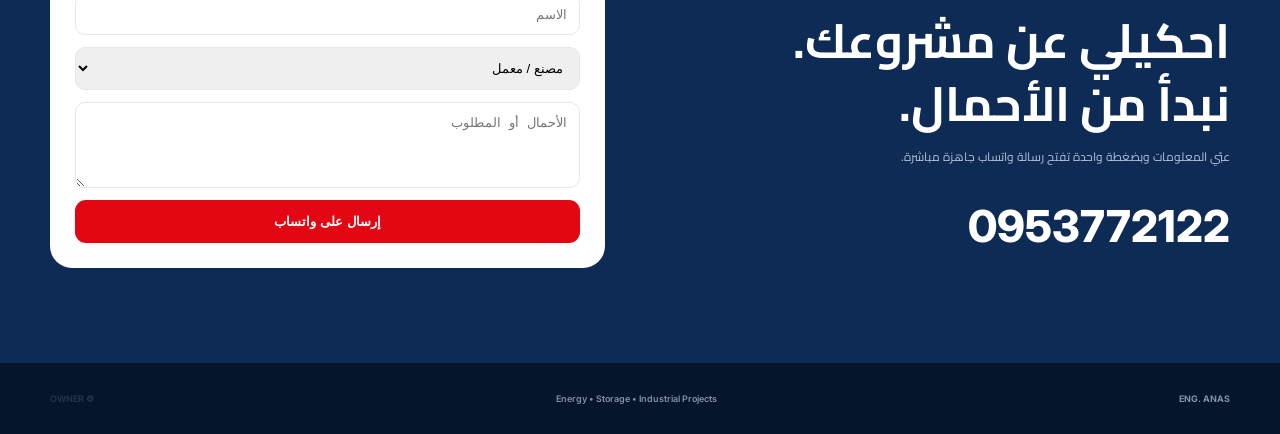
==== commit 9faa7eb5: "Launch ENG. ANAS bilingual premium portfolio V3" ====
--- a/eng-anas/index.html
+++ b/eng-anas/index.html
@@ -1 +1,5 @@
-<!doctype html><html lang="ar" dir="rtl"><head><meta charset="utf-8"><meta name="viewport" content="width=device-width,initial-scale=1"><meta name="theme-color" content="#071a33"><title>ENG. ANAS | حلول الطاقة والمشاريع</title><meta name="description" content="ENG. ANAS — حلول الطاقة الشمسية وتخزين الطاقة والمشاريع الصناعية والتجارية، مع خبرة فريق هندسي تتجاوز 2500 مشروع داخل سوريا."><meta name="robots" content="index,follow,max-image-preview:large"><meta property="og:type" content="website"><meta property="og:locale" content="ar_SY"><meta property="og:title" content="ENG. ANAS | حلول الطاقة والمشاريع"><meta property="og:description" content="من دراسة الأحمال إلى التشغيل — حلول طاقة مبنية على احتياج المشروع الحقيقي."><meta property="og:url" content="https://hasanshsy.github.io/syrian-currency/eng-anas/"><meta name="twitter:card" content="summary_large_image"><link rel="canonical" href="https://hasanshsy.github.io/syrian-currency/eng-anas/"><link rel="manifest" href="manifest.webmanifest"><link rel="icon" href="favicon.svg" type="image/svg+xml"><link rel="preconnect" href="https://fonts.googleapis.com"><link rel="preconnect" href="https://fonts.gstatic.com" crossorigin><link href="https://fonts.googleapis.com/css2?family=Cairo:wght@400;500;600;700;800;900&display=swap" rel="stylesheet"><link rel="stylesheet" href="assets/css/styles.css"><script type="application/ld+json">{"@context":"https://schema.org","@type":"Person","name":"ENG. ANAS","telephone":"0953772122","jobTitle":"Energy Solutions & Projects","knowsAbout":["Solar Energy","Energy Storage","Industrial Energy Solutions","Electrical Projects"]}</script></head><body><a class="skip-link" href="#main">انتقل إلى المحتوى</a><header class="site-header"><div class="container navbar"><a class="brand-lockup" href="#home"><span class="brand-mark">EA</span><span class="brand-copy"><strong>ENG. ANAS</strong><small>ENERGY SOLUTIONS & PROJECTS</small></span></a><nav class="nav-links" id="main-nav"><a href="#home">الرئيسية</a><a href="#about">عنّي</a><a href="#services">الخدمات</a><a href="#projects">المشاريع</a><a href="#fieldwork">الأعمال الميدانية</a><a href="#brands">العلامات</a><a href="#contact">تواصل</a><a class="nav-cta" href="tel:0953772122">اتصال مباشر</a></nav><button class="menu-toggle" type="button" aria-label="فتح القائمة" aria-controls="main-nav" aria-expanded="false">☰</button></div></header><main id="main"><section class="hero" id="home"><div class="hero-backdrop"></div><div class="container hero-grid"><div class="hero-copy"><div class="eyebrow"><span></span> هندسة الطاقة • تنفيذ المشاريع</div><h1>حلول طاقة <em>مصمّمة للمشروع</em><br>وليست مجرد بيع معدات.</h1><p class="hero-lead">من دراسة الأحمال واختيار التجهيزات إلى الإشراف والتشغيل — حلول للطاقة الشمسية، التخزين والمشاريع ذات الأحمال الكبيرة.</p><div class="hero-actions"><a class="btn btn-primary" href="#projects">استعرض المشاريع</a><a class="btn btn-ghost" href="#contact">ناقش مشروعك معي</a></div><div class="hero-trust"><div><strong>+2500</strong><span>مشروع ضمن خبرة الفريق الهندسي</span></div><div><strong>سوريا</strong><span>خبرة ميدانية ضمن قطاعات متعددة</span></div><div><strong>صناعي</strong><span>من المصانع إلى المشاريع التجارية</span></div></div></div><div class="hero-visual"><div class="hero-image-wrap"><img src="assets/projects/field/solar-system-installation.svg" width="1280" height="590" alt="منظومة طاقة مركبة تضم بطاريات وإنفيرتر وتجهيزات كهربائية" fetchpriority="high"><div class="image-shade"></div><div class="hero-image-label"><span>FIELD INSTALLATION</span><strong>منظومات حقيقية • تنفيذ ميداني</strong></div></div><div class="floating-spec floating-spec-a"><span>ENERGY STORAGE</span><strong>LiFePO₄ Systems</strong></div><div class="floating-spec floating-spec-b"><span>PROJECTS</span><strong>Industrial • Commercial</strong></div></div></div></section><section class="credibility-bar"><div class="container credibility-grid"><div><span>01</span><strong>دراسة الأحمال</strong><small>قبل اختيار أي تجهيز</small></div><div><span>02</span><strong>اختيار الحل</strong><small>حسب التشغيل الفعلي</small></div><div><span>03</span><strong>الإشراف والتنفيذ</strong><small>بنهج هندسي منظم</small></div><div><span>04</span><strong>الدعم والمتابعة</strong><small>بعد تشغيل المنظومة</small></div></div></section><section class="section about" id="about"><div class="container about-grid"><div class="about-media"><img src="assets/projects/field/solar-system-installation.svg" alt="منظومة طاقة ضمن الأعمال الميدانية" loading="lazy"><div class="about-media-badge"><strong>ENGINEERING</strong><span>تفاصيل التنفيذ تصنع الاعتمادية.</span></div></div><div class="about-copy"><div class="section-kicker">ABOUT ENG. ANAS</div><h2>أبدأ من احتياج المشروع، ثم أبني الحل حوله.</h2><p class="section-lead">أعمل ضمن حلول الطاقة والمشاريع، مع تركيز على فهم الأحمال وظروف التشغيل واختيار منظومة مناسبة للمصانع والمعامل والمنشآت التجارية والمنازل.</p><div class="about-list"><div><b>01</b><span><strong>دراسة الأحمال الكهربائية</strong><small>فهم الاستهلاك، ساعات التشغيل وطبيعة الحمل.</small></span></div><div><b>02</b><span><strong>حلول الطاقة والتخزين</strong><small>Solar / Hybrid / Lithium Energy Storage.</small></span></div><div><b>03</b><span><strong>خبرة مشاريع واسعة</strong><small>أكثر من 2500 مشروع ضمن خبرة الفريق الهندسي داخل سوريا.</small></span></div></div></div></div></section><section class="section section-dark" id="services"><div class="container"><div class="section-head light"><div><div class="section-kicker">SERVICES</div><h2>حلول تغطي دورة المشروع.</h2></div><p>لا أتعامل مع المنظومة كمنتج منفصل، بل كحل متكامل يجب أن يطابق حمل المشروع وطبيعة تشغيله.</p></div><div class="services-grid"><article><span>01 / STUDY</span><h3>دراسة وتصميم المنظومات</h3><p>تحليل الأحمال واحتياج التشغيل قبل اعتماد التجهيزات.</p></article><article><span>02 / STORAGE</span><h3>حلول تخزين الطاقة</h3><p>بطاريات ليثيوم وحلول تخزين موجهة للاستخدام الفعلي.</p></article><article><span>03 / INDUSTRIAL</span><h3>حلول المصانع والمعامل</h3><p>مشاريع صناعية وأحمال كبيرة مع أولوية للاستمرارية.</p></article><article><span>04 / COMMERCIAL</span><h3>المشاريع التجارية</h3><p>مطاعم ومنشآت ومشاريع تحتاج إدارة دقيقة للطاقة.</p></article><article><span>05 / EQUIPMENT</span><h3>اختيار وتجهيز المعدات</h3><p>إنفيرترات، بطاريات ومكونات متوافقة مع متطلبات المشروع.</p></article><article><span>06 / FIELD</span><h3>الإشراف والتشغيل</h3><p>متابعة التنفيذ والتشغيل والدعم ضمن نطاق المشروع.</p></article></div></div></section><section class="section projects" id="projects"><div class="container"><div class="section-head"><div><div class="section-kicker">FEATURED PROJECTS</div><h2>مشاريع صناعية مرجعية.</h2></div><p>مشاريع صناعية بارزة ضمن خبرة الفريق الهندسي، مع عرض المعلومات المؤكدة فقط لكل مشروع.</p></div><div class="project-grid"><a class="project-feature project-red" href="projects/al-durra/"><div class="project-index">01</div><div class="project-type">INDUSTRIAL PROJECT</div><h3>معمل الدرة</h3><p>مشروع صناعي ضمن خبرة الفريق الهندسي.</p><span>عرض المشروع ←</span></a><a class="project-feature project-blue" href="projects/sidi-hisham/"><div class="project-index">02</div><div class="project-type">INDUSTRIAL PROJECT</div><h3>معمل سيدي هشام</h3><p>مشروع صناعي ضمن خبرة الفريق الهندسي.</p><span>عرض المشروع ←</span></a><a class="project-feature project-white" href="projects/unipharma/"><div class="project-index">03</div><div class="project-type">PHARMACEUTICAL / INDUSTRIAL</div><h3>مصنع يونيفارما للأدوية</h3><p>مشروع ضمن قطاع صناعي حساس لاستمرارية الطاقة.</p><span>عرض المشروع ←</span></a></div></div></section><section class="section fieldwork" id="fieldwork"><div class="container"><div class="section-head"><div><div class="section-kicker">FIELD WORK</div><h2>نماذج من الأعمال والمنظومات الميدانية.</h2></div><p>نماذج مختارة من أعمال ومنظومات ميدانية في الطاقة واللوحات الكهربائية.</p></div><div class="gallery-grid"><figure class="gallery-hero"><img src="assets/projects/field/solar-system-installation.svg" alt="منظومة طاقة وتخزين" loading="lazy"><figcaption><b>منظومة طاقة وتخزين</b><span>تركيب ميداني</span></figcaption></figure></div></div></section><section class="section brands" id="brands"><div class="container brands-shell"><div class="brands-copy"><div class="section-kicker">ENERGY BRANDS</div><h2>علامات نعمل مع منتجاتها.</h2><p>صياغة مهنية محايدة إلى أن يتم توثيق الصفة التجارية الرسمية لكل علامة.</p></div><div class="brand-list"><div><strong>ALHDARA</strong><span>الحضارة</span></div><div><strong>Felicity Solar</strong><span>Energy Storage & Solar</span></div><div><strong>Deye</strong><span>Solar Inverters & Energy Systems</span></div></div></div></section><section class="section contact" id="contact"><div class="container contact-shell"><div class="contact-copy"><div class="section-kicker">START A PROJECT</div><h2>عندك مشروع جديد؟<br><span>خلّينا نبدأ من الأحمال.</span></h2><p>أرسل نوع المشروع والأحمال التقريبية، وسنبدأ من احتياج التشغيل الحقيقي.</p><a class="phone-big" href="tel:0953772122">0953772122</a></div><form class="inquiry-form" id="inquiry-form"><div class="form-grid"><label>الاسم<input name="name" autocomplete="name" placeholder="اسمك"></label><label>رقم التواصل<input name="phone" inputmode="tel" placeholder="رقم الهاتف"></label><label>نوع المشروع<select name="type"><option>مصنع / معمل</option><option>مشروع تجاري</option><option>مطعم</option><option>منزل</option><option>مشروع آخر</option></select></label><label>المدينة<input name="city" placeholder="المدينة / المنطقة"></label><label class="full">الأحمال التقريبية<textarea name="loads" placeholder="مثال: محركات، برادات، مكيفات، آلات إنتاج..."></textarea></label></div><button class="btn btn-primary btn-full" type="submit">جهّز رسالة الاستفسار</button><small>عند تثبيت صيغة رقم WhatsApp الدولية سيتم فتح الرسالة مباشرة عبر WhatsApp.</small></form></div></section></main><footer class="site-footer"><div class="container footer-row"><div class="brand-lockup footer-brand"><span class="brand-mark">EA</span><span class="brand-copy"><strong>ENG. ANAS</strong><small>ENERGY SOLUTIONS & PROJECTS</small></span></div><div>© <span data-current-year></span> ENG. ANAS — جميع الحقوق محفوظة.</div><a href="tel:0953772122">0953772122</a></div></footer><a class="floating-call" href="tel:0953772122" aria-label="اتصال بالمهندس أنس">☎</a><script src="site.config.js"></script><script src="assets/js/app.js"></script></body></html>+<!doctype html><html lang="ar" dir="rtl"><head><meta charset="utf-8"><meta name="viewport" content="width=device-width,initial-scale=1"><meta name="theme-color" content="#0D2B55"><meta name="description" content="ENG. ANAS — حلول الطاقة الشمسية وتخزين الطاقة والمشاريع الصناعية والتجارية"><title>ENG. ANAS | حلول الطاقة والمشاريع</title><link rel="preconnect" href="https://fonts.googleapis.com"><link rel="preconnect" href="https://fonts.gstatic.com" crossorigin><link href="https://fonts.googleapis.com/css2?family=Cairo:wght@400;600;700;800;900&family=Inter:wght@400;600;700;800&display=swap" rel="stylesheet"><style>
+:root{--b:#0D2B55;--bd:#071A35;--r:#E30613;--w:#fff;--p:#F4F7FA;--i:#132A45;--m:#708095;--l:#E2E8EF}*{box-sizing:border-box}html{scroll-behavior:smooth}body{margin:0;font-family:Cairo,Arial,sans-serif;color:var(--i);background:#fff}html[lang=en] body{font-family:Inter,Arial,sans-serif}.c{width:min(1180px,calc(100% - 34px));margin:auto}a{text-decoration:none;color:inherit}img{display:block;max-width:100%}header{position:fixed;z-index:50;top:0;left:0;right:0;height:74px;background:rgba(255,255,255,.94);backdrop-filter:blur(16px);border-bottom:1px solid rgba(13,43,85,.08)}nav{height:100%;display:flex;align-items:center;gap:24px}.logo{display:flex;align-items:center;gap:10px;margin-inline-end:auto}.mark{width:42px;height:42px;border-radius:13px;background:var(--b);color:#fff;display:grid;place-items:center;font:800 12px Inter;position:relative;overflow:hidden}.mark:after{content:"";position:absolute;inset:0 0 0 auto;width:7px;background:var(--r)}.logo b{font:800 14px Inter;color:var(--b);letter-spacing:.06em}.logo small{display:block;font-size:9px;color:#7B8998;margin-top:3px}.links{display:flex;gap:22px;font-size:12px;font-weight:700;color:#52657A}.lang{border:1px solid var(--l);background:#fff;border-radius:999px;padding:9px 12px;font:700 10px Inter;cursor:pointer}.wa{background:var(--b);color:#fff;border-radius:999px;padding:10px 15px;font:700 11px Inter}.hero{min-height:780px;padding:135px 0 52px;background:linear-gradient(125deg,#F8FAFC,#fff 48%,#EDF3F8);position:relative;overflow:hidden}.hero:before{content:"";position:absolute;inset:0;background-image:linear-gradient(rgba(13,43,85,.035) 1px,transparent 1px),linear-gradient(90deg,rgba(13,43,85,.035) 1px,transparent 1px);background-size:56px 56px;mask-image:linear-gradient(90deg,#000,transparent 70%)}.hg{position:relative;display:grid;grid-template-columns:1.04fr .96fr;gap:65px;align-items:center}.ey{font:800 10px Inter;letter-spacing:.13em;color:var(--b);display:flex;align-items:center;gap:10px}.ey:before{content:"";width:34px;height:2px;background:var(--r)}h1{font-size:clamp(40px,5vw,68px);line-height:1.2;color:var(--b);margin:20px 0;letter-spacing:-.045em}html[lang=ar] h1{letter-spacing:-.02em}.lead{font-size:16px;line-height:2;color:#5F7084;max-width:650px}.actions{display:flex;gap:14px;margin-top:28px;flex-wrap:wrap}.btn{padding:14px 20px;border-radius:13px;font-weight:800;font-size:12px}.primary{background:var(--r);color:#fff;box-shadow:0 15px 35px rgba(227,6,19,.18)}.secondary{border:1px solid #CBD5E0;color:var(--b)}.heroimg{height:520px;border-radius:26px 26px 26px 80px;overflow:hidden;box-shadow:0 35px 75px rgba(13,43,85,.2);position:relative;background:#dbe3eb}.heroimg img{width:100%;height:100%;object-fit:cover}.heroimg:after{content:"FIELD INSTALLATION";position:absolute;left:20px;bottom:18px;background:rgba(7,26,53,.84);color:#fff;padding:10px 12px;border-radius:9px;font:700 9px Inter;letter-spacing:.12em}.stats{display:grid;grid-template-columns:repeat(3,1fr);margin-top:42px;border-top:1px solid #dce3eb}.stat{padding:23px 10px;display:flex;align-items:center;gap:12px}.stat:not(:last-child){border-inline-end:1px solid #dce3eb}.stat b{color:var(--r);font:800 25px Inter}.stat span{font-size:10px;color:#697B8E}.strip{background:var(--b);color:#fff}.strip .c{min-height:82px;display:flex;align-items:center;font-size:13px;font-weight:700}.sec{padding:95px 0}.top{display:flex;justify-content:space-between;gap:35px;align-items:end;margin-bottom:40px}.kick{font:700 9px Inter;color:var(--r);letter-spacing:.16em}.top h2,.about h2,.contact h2{font-size:clamp(30px,4vw,48px);line-height:1.3;color:var(--b);margin:10px 0 0}.top p{max-width:430px;color:var(--m);font-size:12px;line-height:1.9}.aboutg{display:grid;grid-template-columns:1.2fr .8fr;gap:60px;align-items:center}.about p{color:#65758A;line-height:2;font-size:14px}.steps{display:grid;grid-template-columns:repeat(3,1fr);margin-top:35px;border:1px solid var(--l);border-radius:16px;overflow:hidden}.steps div{padding:22px}.steps div:not(:last-child){border-inline-end:1px solid var(--l)}.steps b{display:block;color:var(--b);font-size:13px}.steps span{font:700 9px Inter;color:var(--r)}.aside{height:440px;border-radius:20px 20px 58px 20px;overflow:hidden}.aside img{width:100%;height:100%;object-fit:cover}.services{background:var(--p)}.svc{display:grid;grid-template-columns:repeat(3,1fr);gap:14px}.card{background:#fff;border:1px solid var(--l);padding:25px;border-radius:18px;min-height:160px;transition:.2s}.card:hover{transform:translateY(-4px);box-shadow:0 20px 55px rgba(13,43,85,.11)}.card i{font:700 9px Inter;color:var(--r);font-style:normal}.card h3{font-size:14px;color:var(--b);margin-top:30px}.portfolio{background:var(--bd);color:#fff}.portfolio .top h2{color:#fff}.portfolio .top p{color:#A5B4C5}.filters{display:flex;gap:8px;margin-bottom:22px;flex-wrap:wrap}.filters button{border:1px solid rgba(255,255,255,.18);background:transparent;color:#B6C5D5;border-radius:999px;padding:8px 13px;font-size:10px;cursor:pointer}.filters button.on{background:#fff;color:var(--b)}.grid{display:grid;grid-template-columns:repeat(2,1fr);gap:15px}.work{height:390px;border-radius:19px;overflow:hidden;position:relative;background:#17314f}.work img{width:100%;height:100%;object-fit:cover;transition:.4s}.work:hover img{transform:scale(1.025)}.work:after{content:"";position:absolute;inset:0;background:linear-gradient(transparent 52%,rgba(5,18,36,.9))}.wi{position:absolute;z-index:2;left:20px;right:20px;bottom:17px}.wi small{font:700 8px Inter;color:#b7c7d8}.wi b{display:block;margin-top:5px;font-size:14px}.refs{border-top:1px solid var(--l)}.ref{display:grid;grid-template-columns:55px 180px 1fr;gap:25px;padding:27px 0;border-bottom:1px solid var(--l)}.ref .n{font:700 10px Inter;color:var(--r)}.ref small{color:#7A8998;font-size:10px}.ref b{display:block;color:var(--b);font-size:19px}.ref p{margin:7px 0 0;color:#728196;font-size:11px;line-height:1.8}.brands{background:var(--p)}.bg{display:grid;grid-template-columns:repeat(3,1fr);gap:14px}.brand{background:#fff;border:1px solid var(--l);border-radius:18px;padding:20px}.brandpic{height:115px;display:flex;align-items:center;justify-content:center}.brandpic img{max-height:100px;max-width:90%;object-fit:contain}.brand strong{font:800 13px Inter;color:var(--b)}.brand span{display:block;color:#7C8A9A;font-size:10px;margin-top:4px}.contact{background:var(--b);color:#fff}.contactg{display:grid;grid-template-columns:1fr 1fr;gap:70px}.contact h2{color:#fff}.contact p{color:#B5C4D4;font-size:12px;line-height:1.9}.phone{font:800 clamp(28px,4vw,44px) Inter;margin-top:30px}.form{background:#fff;color:var(--i);padding:25px;border-radius:22px;display:grid;gap:12px}.form input,.form select,.form textarea{width:100%;border:1px solid var(--l);border-radius:10px;padding:12px;outline:none}.form button{border:0;background:var(--r);color:#fff;border-radius:11px;padding:14px;font-weight:800;cursor:pointer}footer{background:#06152B;color:#fff;padding:30px 0}.foot{display:flex;justify-content:space-between;align-items:center;color:#7f93aa;font:600 9px Inter}.admin{opacity:.25}.float{position:fixed;z-index:40;bottom:18px;right:18px;width:52px;height:52px;border-radius:17px;background:#19A873;color:#fff;display:grid;place-items:center;font:800 20px Arial;box-shadow:0 14px 35px rgba(25,168,115,.28)}html[dir=rtl] .float{right:auto;left:18px}@media(max-width:900px){.links{display:none}.hg,.aboutg,.contactg{grid-template-columns:1fr}.heroimg{height:430px}.svc{grid-template-columns:repeat(2,1fr)}}@media(max-width:620px){header{height:66px}.logo small{display:none}.wa{padding:9px 11px}.hero{padding-top:105px}.heroimg{height:330px}.stats,.steps,.svc,.grid,.bg{grid-template-columns:1fr}.stat:not(:last-child),.steps div:not(:last-child){border-inline-end:0;border-bottom:1px solid var(--l)}.top{align-items:start;flex-direction:column}.ref{grid-template-columns:38px 1fr}.ref small{grid-column:2}.ref>div{grid-column:2}.sec{padding:70px 0}.aside{height:350px}.foot{gap:15px;flex-wrap:wrap}}
+</style></head><body><header><nav class="c"><a class="logo" href="#home"><span class="mark">EA</span><span><b>ENG. ANAS</b><small id="role">حلول الطاقة والمشاريع</small></span></a><div class="links"><a href="#about" data-ar="عنّي" data-en="About">عنّي</a><a href="#services" data-ar="الخدمات" data-en="Services">الخدمات</a><a href="#portfolio" data-ar="الأعمال" data-en="Portfolio">الأعمال</a><a href="#projects" data-ar="المشاريع" data-en="References">المشاريع</a><a href="#brands" data-ar="الشركات" data-en="Brands">الشركات</a></div><button class="lang" id="lang">AR / EN</button><a class="wa" id="navwa" href="#">WhatsApp</a></nav></header><main><section class="hero" id="home"><div class="c hg"><div><div class="ey">ENERGY ENGINEERING • PROJECT DELIVERY</div><h1 id="ht">حلول طاقة مصمّمة للمشروع، وليست مجرد بيع معدات.</h1><p class="lead" id="hl"></p><div class="actions"><a class="btn primary" href="#portfolio" id="view">استعرض الأعمال</a><a class="btn secondary" id="projectwa" href="#">ناقش مشروعك على واتساب</a></div></div><div class="heroimg"><img id="heroimg" alt="Energy system installation"></div></div><div class="c stats"><div class="stat"><b>+2500</b><span id="s1">مشروع ضمن خبرة الفريق الهندسي</span></div><div class="stat"><b>360°</b><span id="s2">من دراسة الأحمال إلى التشغيل</span></div><div class="stat"><b>SY</b><span id="s3">خبرة ميدانية ضمن سوريا</span></div></div></section><div class="strip"><div class="c" id="quote">القرار الصحيح يبدأ من فهم الحمل، وليس من اسم الجهاز أو استطاعته وحدها.</div></div><section class="sec about" id="about"><div class="c aboutg"><div><span class="kick">01 / ABOUT</span><h2 id="at">أبني الحل حول طريقة عمل المشروع.</h2><p id="ap">أعمل ضمن حلول الطاقة والمشاريع، مع تركيز على دراسة الأحمال، اختيار المعدات، التخزين، اللوحات الكهربائية والإشراف على التنفيذ. الهدف هو منظومة واضحة وقابلة للصيانة ومناسبة لظروف التشغيل.</p><div class="steps"><div><span>01</span><b id="st1">افهم الحمل</b></div><div><span>02</span><b id="st2">صمّم الحل</b></div><div><span>03</span><b id="st3">نفّذ واختبر</b></div></div></div><div class="aside"><img src="assets/images/portfolio/control-panel-2025.webp" alt="Electrical panel"></div></div></section><section class="sec services" id="services"><div class="c"><div class="top"><div><span class="kick">02 / SERVICES</span><h2 id="svt">خدمات تغطي دورة المشروع.</h2></div><p id="svp">من الدراسة وحتى التشغيل، مع تركيز على الاعتمادية والتنظيم وسهولة الصيانة.</p></div><div class="svc" id="svc"></div></div></section><section class="sec portfolio" id="portfolio"><div class="c"><div class="top"><div><span class="kick">03 / PORTFOLIO</span><h2 id="pt">أعمال حقيقية من الميدان.</h2></div><p id="pp">صور من مكتبة أعمالك ضمن الطاقة واللوحات الكهربائية.</p></div><div class="filters"><button class="on" data-f="all">ALL</button><button data-f="energy">ENERGY</button><button data-f="panels">PANELS</button></div><div class="grid" id="works"></div></div></section><section class="sec" id="projects"><div class="c"><div class="top"><div><span class="kick">04 / REFERENCES</span><h2 id="rt">مشاريع مرجعية ضمن خبرة الفريق.</h2></div><p id="rp">نعرض المعلومات المؤكدة فقط دون اختراع مواصفات غير موثقة.</p></div><div class="refs" id="refs"></div></div></section><section class="sec brands" id="brands"><div class="c"><div class="top"><div><span class="kick">05 / BRANDS</span><h2 id="bt">علامات ضمن حلول الطاقة التي أعمل معها.</h2></div><p id="bp">شعارات الشركات ضمن المجال، ويمكن تعديلها من لوحة المالك.</p></div><div class="bg" id="bg"></div></div></section><section class="sec contact" id="contact"><div class="c contactg"><div><span class="kick">06 / START A PROJECT</span><h2 id="ct">احكيلي عن مشروعك.<br>نبدأ من الأحمال.</h2><p id="cp">عبّي المعلومات وبضغطة واحدة تفتح رسالة واتساب جاهزة مباشرة.</p><div class="phone" id="phone"></div></div><form class="form" id="form"><input id="name" required placeholder="الاسم"><select id="type"><option>مصنع / معمل</option><option>مشروع تجاري</option><option>منزل</option><option>مشروع آخر</option></select><textarea id="loads" rows="4" required placeholder="الأحمال أو المطلوب"></textarea><button id="send">إرسال على واتساب</button></form></div></section></main><footer><div class="c foot"><b>ENG. ANAS</b><span>Energy • Storage • Industrial Projects</span><a class="admin" href="admin/">⚙ OWNER</a></div></footer><a class="float" id="float" href="#">WA</a><script>
+let D,L=localStorage.getItem('anaslang')||'ar';const $=s=>document.querySelector(s),$$=s=>[...document.querySelectorAll(s)];const tx=(a,e)=>L==='ar'?a:e;async function boot(){D=await fetch('content/site.json?v='+Date.now(),{cache:'no-store'}).then(r=>r.json());render();bind()}function render(){document.documentElement.lang=L;document.documentElement.dir=L==='ar'?'rtl':'ltr';$('#ht').textContent=D.hero[L].title;$('#hl').textContent=D.hero[L].lead;$('#heroimg').src=D.portfolio[0].img;$('#phone').textContent=D.contact.display;$('#role').textContent=tx('حلول الطاقة والمشاريع','Energy Solutions & Projects');$('#view').textContent=tx('استعرض الأعمال','View portfolio');$('#projectwa').textContent=tx('ناقش مشروعك على واتساب','Discuss project on WhatsApp');$('#s1').textContent=tx('مشروع ضمن خبرة الفريق الهندسي','projects within the engineering team’s experience');$('#s2').textContent=tx('من دراسة الأحمال إلى التشغيل','from load study to commissioning');$('#s3').textContent=tx('خبرة ميدانية ضمن سوريا','field experience across Syria');$('#quote').textContent=tx('القرار الصحيح يبدأ من فهم الحمل، وليس من اسم الجهاز أو استطاعته وحدها.','The right decision starts with understanding the load — not only the equipment rating.');$('#at').textContent=tx('أبني الحل حول طريقة عمل المشروع.','I build the solution around how the project actually operates.');$('#ap').textContent=tx('أعمل ضمن حلول الطاقة والمشاريع، مع تركيز على دراسة الأحمال، اختيار المعدات، التخزين، اللوحات الكهربائية والإشراف على التنفيذ. الهدف هو منظومة واضحة وقابلة للصيانة ومناسبة لظروف التشغيل.','I work across energy solutions with a focus on load studies, equipment selection, storage, electrical panels and execution supervision — aiming for an organized and maintainable system.');$('#st1').textContent=tx('افهم الحمل','Understand the load');$('#st2').textContent=tx('صمّم الحل','Engineer the solution');$('#st3').textContent=tx('نفّذ واختبر','Execute & test');$('#svt').textContent=tx('خدمات تغطي دورة المشروع.','Services across the project lifecycle.');$('#svp').textContent=tx('من الدراسة وحتى التشغيل، مع تركيز على الاعتمادية والتنظيم وسهولة الصيانة.','From study to commissioning, with reliability and maintainability in focus.');$('#pt').textContent=tx('أعمال حقيقية من الميدان.','Real work from the field.');$('#pp').textContent=tx('صور من مكتبة أعمالك ضمن الطاقة واللوحات الكهربائية.','Project-library imagery covering energy systems and electrical panels.');$('#rt').textContent=tx('مشاريع مرجعية ضمن خبرة الفريق.','Reference projects within the team’s experience.');$('#rp').textContent=tx('نعرض المعلومات المؤكدة فقط دون اختراع مواصفات غير موثقة.','Only confirmed information is shown; no unverified specifications are invented.');$('#bt').textContent=tx('علامات ضمن حلول الطاقة التي أعمل معها.','Brands used across the energy solutions I work with.');$('#bp').textContent=tx('شعارات الشركات ضمن المجال، ويمكن تعديلها من لوحة المالك.','Brand marks relevant to the portfolio, editable from the owner dashboard.');$('#ct').innerHTML=tx('احكيلي عن مشروعك.<br>نبدأ من الأحمال.','Tell me about your project.<br>We start with the loads.');$('#cp').textContent=tx('عبّي المعلومات وبضغطة واحدة تفتح رسالة واتساب جاهزة مباشرة.','Fill in the details and open a prefilled WhatsApp message in one click.');$('#send').textContent=tx('إرسال على واتساب','Send via WhatsApp');$('#name').placeholder=tx('الاسم','Name');$('#loads').placeholder=tx('الأحمال أو المطلوب','Loads / requirements');$$('[data-ar]').forEach(x=>x.textContent=L==='ar'?x.dataset.ar:x.dataset.en);$('#svc').innerHTML=D.services.map((x,i)=>`<article class="card"><i>0${i+1}</i><h3>${x[L]}</h3></article>`).join('');$('#works').innerHTML=D.portfolio.map(x=>`<article class="work" data-c="${x.cat}"><img src="${x.img}" alt="${x[L]}"><div class="wi"><small>${x[L==='ar'?'metaAr':'metaEn']}</small><b>${x[L]}</b></div></article>`).join('');$('#refs').innerHTML=D.projects.map((x,i)=>`<article class="ref"><span class="n">0${i+1}</span><small>${x[L==='ar'?'sectorAr':'sectorEn']}</small><div><b>${x[L]}</b><p>${x[L==='ar'?'descAr':'descEn']}</p></div></article>`).join('');$('#bg').innerHTML=D.brands.map(x=>`<article class="brand"><div class="brandpic"><img src="${x.img}" alt="${x.name}"></div><strong>${x.name}</strong><span>${x[L]}</span></article>`).join('');wa()}function wa(){let p=D.contact.whatsapp;let g=tx('مرحباً مهندس أنس، أريد الاستفسار عن حلول الطاقة والمشاريع.','Hello Eng. Anas, I would like to ask about your energy solutions.');['#navwa','#float'].forEach(s=>{$(s).href=`https://wa.me/${p}?text=${encodeURIComponent(g)}`;$(s).target='_blank'});$('#projectwa').href=`https://wa.me/${p}?text=${encodeURIComponent(tx('مرحباً مهندس أنس، لدي مشروع وأريد مناقشة الأحمال والحل المناسب.','Hello Eng. Anas, I have a project and would like to discuss the loads and suitable solution.'))}`;$('#projectwa').target='_blank'}function bind(){$('#lang').onclick=()=>{L=L==='ar'?'en':'ar';localStorage.setItem('anaslang',L);render()};$$('.filters button').forEach(b=>b.onclick=()=>{$$('.filters button').forEach(x=>x.classList.remove('on'));b.classList.add('on');$$('.work').forEach(w=>w.style.display=b.dataset.f==='all'||w.dataset.c===b.dataset.f?'block':'none')});$('#form').onsubmit=e=>{e.preventDefault();let m=tx(`مرحباً مهندس أنس،\nالاسم: ${$('#name').value}\nنوع المشروع: ${$('#type').value}\nالأحمال / المطلوب: ${$('#loads').value}\nأريد مناقشة الحل المناسب.`,`Hello Eng. Anas,\nName: ${$('#name').value}\nProject type: ${$('#type').value}\nLoads / requirements: ${$('#loads').value}\nI would like to discuss the suitable solution.`);window.open(`https://wa.me/${D.contact.whatsapp}?text=${encodeURIComponent(m)}`,'_blank')}}boot().catch(console.error);
+</script></body></html>
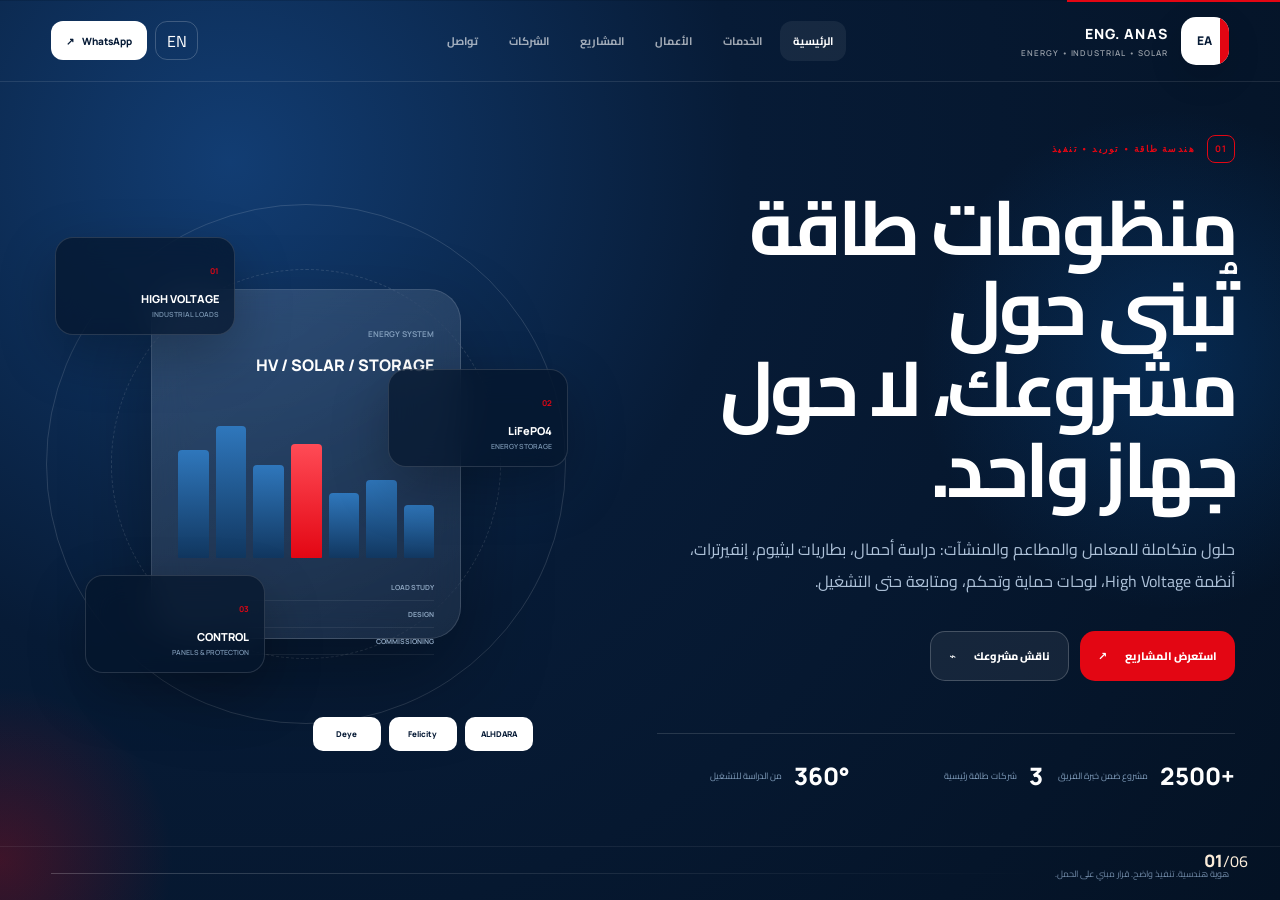
==== commit 4de443a5: "Rebuild ENG. ANAS portfolio as professional multi-tab V4" ====
--- a/eng-anas/index.html
+++ b/eng-anas/index.html
@@ -1,5 +1,49 @@
-<!doctype html><html lang="ar" dir="rtl"><head><meta charset="utf-8"><meta name="viewport" content="width=device-width,initial-scale=1"><meta name="theme-color" content="#0D2B55"><meta name="description" content="ENG. ANAS — حلول الطاقة الشمسية وتخزين الطاقة والمشاريع الصناعية والتجارية"><title>ENG. ANAS | حلول الطاقة والمشاريع</title><link rel="preconnect" href="https://fonts.googleapis.com"><link rel="preconnect" href="https://fonts.gstatic.com" crossorigin><link href="https://fonts.googleapis.com/css2?family=Cairo:wght@400;600;700;800;900&family=Inter:wght@400;600;700;800&display=swap" rel="stylesheet"><style>
-:root{--b:#0D2B55;--bd:#071A35;--r:#E30613;--w:#fff;--p:#F4F7FA;--i:#132A45;--m:#708095;--l:#E2E8EF}*{box-sizing:border-box}html{scroll-behavior:smooth}body{margin:0;font-family:Cairo,Arial,sans-serif;color:var(--i);background:#fff}html[lang=en] body{font-family:Inter,Arial,sans-serif}.c{width:min(1180px,calc(100% - 34px));margin:auto}a{text-decoration:none;color:inherit}img{display:block;max-width:100%}header{position:fixed;z-index:50;top:0;left:0;right:0;height:74px;background:rgba(255,255,255,.94);backdrop-filter:blur(16px);border-bottom:1px solid rgba(13,43,85,.08)}nav{height:100%;display:flex;align-items:center;gap:24px}.logo{display:flex;align-items:center;gap:10px;margin-inline-end:auto}.mark{width:42px;height:42px;border-radius:13px;background:var(--b);color:#fff;display:grid;place-items:center;font:800 12px Inter;position:relative;overflow:hidden}.mark:after{content:"";position:absolute;inset:0 0 0 auto;width:7px;background:var(--r)}.logo b{font:800 14px Inter;color:var(--b);letter-spacing:.06em}.logo small{display:block;font-size:9px;color:#7B8998;margin-top:3px}.links{display:flex;gap:22px;font-size:12px;font-weight:700;color:#52657A}.lang{border:1px solid var(--l);background:#fff;border-radius:999px;padding:9px 12px;font:700 10px Inter;cursor:pointer}.wa{background:var(--b);color:#fff;border-radius:999px;padding:10px 15px;font:700 11px Inter}.hero{min-height:780px;padding:135px 0 52px;background:linear-gradient(125deg,#F8FAFC,#fff 48%,#EDF3F8);position:relative;overflow:hidden}.hero:before{content:"";position:absolute;inset:0;background-image:linear-gradient(rgba(13,43,85,.035) 1px,transparent 1px),linear-gradient(90deg,rgba(13,43,85,.035) 1px,transparent 1px);background-size:56px 56px;mask-image:linear-gradient(90deg,#000,transparent 70%)}.hg{position:relative;display:grid;grid-template-columns:1.04fr .96fr;gap:65px;align-items:center}.ey{font:800 10px Inter;letter-spacing:.13em;color:var(--b);display:flex;align-items:center;gap:10px}.ey:before{content:"";width:34px;height:2px;background:var(--r)}h1{font-size:clamp(40px,5vw,68px);line-height:1.2;color:var(--b);margin:20px 0;letter-spacing:-.045em}html[lang=ar] h1{letter-spacing:-.02em}.lead{font-size:16px;line-height:2;color:#5F7084;max-width:650px}.actions{display:flex;gap:14px;margin-top:28px;flex-wrap:wrap}.btn{padding:14px 20px;border-radius:13px;font-weight:800;font-size:12px}.primary{background:var(--r);color:#fff;box-shadow:0 15px 35px rgba(227,6,19,.18)}.secondary{border:1px solid #CBD5E0;color:var(--b)}.heroimg{height:520px;border-radius:26px 26px 26px 80px;overflow:hidden;box-shadow:0 35px 75px rgba(13,43,85,.2);position:relative;background:#dbe3eb}.heroimg img{width:100%;height:100%;object-fit:cover}.heroimg:after{content:"FIELD INSTALLATION";position:absolute;left:20px;bottom:18px;background:rgba(7,26,53,.84);color:#fff;padding:10px 12px;border-radius:9px;font:700 9px Inter;letter-spacing:.12em}.stats{display:grid;grid-template-columns:repeat(3,1fr);margin-top:42px;border-top:1px solid #dce3eb}.stat{padding:23px 10px;display:flex;align-items:center;gap:12px}.stat:not(:last-child){border-inline-end:1px solid #dce3eb}.stat b{color:var(--r);font:800 25px Inter}.stat span{font-size:10px;color:#697B8E}.strip{background:var(--b);color:#fff}.strip .c{min-height:82px;display:flex;align-items:center;font-size:13px;font-weight:700}.sec{padding:95px 0}.top{display:flex;justify-content:space-between;gap:35px;align-items:end;margin-bottom:40px}.kick{font:700 9px Inter;color:var(--r);letter-spacing:.16em}.top h2,.about h2,.contact h2{font-size:clamp(30px,4vw,48px);line-height:1.3;color:var(--b);margin:10px 0 0}.top p{max-width:430px;color:var(--m);font-size:12px;line-height:1.9}.aboutg{display:grid;grid-template-columns:1.2fr .8fr;gap:60px;align-items:center}.about p{color:#65758A;line-height:2;font-size:14px}.steps{display:grid;grid-template-columns:repeat(3,1fr);margin-top:35px;border:1px solid var(--l);border-radius:16px;overflow:hidden}.steps div{padding:22px}.steps div:not(:last-child){border-inline-end:1px solid var(--l)}.steps b{display:block;color:var(--b);font-size:13px}.steps span{font:700 9px Inter;color:var(--r)}.aside{height:440px;border-radius:20px 20px 58px 20px;overflow:hidden}.aside img{width:100%;height:100%;object-fit:cover}.services{background:var(--p)}.svc{display:grid;grid-template-columns:repeat(3,1fr);gap:14px}.card{background:#fff;border:1px solid var(--l);padding:25px;border-radius:18px;min-height:160px;transition:.2s}.card:hover{transform:translateY(-4px);box-shadow:0 20px 55px rgba(13,43,85,.11)}.card i{font:700 9px Inter;color:var(--r);font-style:normal}.card h3{font-size:14px;color:var(--b);margin-top:30px}.portfolio{background:var(--bd);color:#fff}.portfolio .top h2{color:#fff}.portfolio .top p{color:#A5B4C5}.filters{display:flex;gap:8px;margin-bottom:22px;flex-wrap:wrap}.filters button{border:1px solid rgba(255,255,255,.18);background:transparent;color:#B6C5D5;border-radius:999px;padding:8px 13px;font-size:10px;cursor:pointer}.filters button.on{background:#fff;color:var(--b)}.grid{display:grid;grid-template-columns:repeat(2,1fr);gap:15px}.work{height:390px;border-radius:19px;overflow:hidden;position:relative;background:#17314f}.work img{width:100%;height:100%;object-fit:cover;transition:.4s}.work:hover img{transform:scale(1.025)}.work:after{content:"";position:absolute;inset:0;background:linear-gradient(transparent 52%,rgba(5,18,36,.9))}.wi{position:absolute;z-index:2;left:20px;right:20px;bottom:17px}.wi small{font:700 8px Inter;color:#b7c7d8}.wi b{display:block;margin-top:5px;font-size:14px}.refs{border-top:1px solid var(--l)}.ref{display:grid;grid-template-columns:55px 180px 1fr;gap:25px;padding:27px 0;border-bottom:1px solid var(--l)}.ref .n{font:700 10px Inter;color:var(--r)}.ref small{color:#7A8998;font-size:10px}.ref b{display:block;color:var(--b);font-size:19px}.ref p{margin:7px 0 0;color:#728196;font-size:11px;line-height:1.8}.brands{background:var(--p)}.bg{display:grid;grid-template-columns:repeat(3,1fr);gap:14px}.brand{background:#fff;border:1px solid var(--l);border-radius:18px;padding:20px}.brandpic{height:115px;display:flex;align-items:center;justify-content:center}.brandpic img{max-height:100px;max-width:90%;object-fit:contain}.brand strong{font:800 13px Inter;color:var(--b)}.brand span{display:block;color:#7C8A9A;font-size:10px;margin-top:4px}.contact{background:var(--b);color:#fff}.contactg{display:grid;grid-template-columns:1fr 1fr;gap:70px}.contact h2{color:#fff}.contact p{color:#B5C4D4;font-size:12px;line-height:1.9}.phone{font:800 clamp(28px,4vw,44px) Inter;margin-top:30px}.form{background:#fff;color:var(--i);padding:25px;border-radius:22px;display:grid;gap:12px}.form input,.form select,.form textarea{width:100%;border:1px solid var(--l);border-radius:10px;padding:12px;outline:none}.form button{border:0;background:var(--r);color:#fff;border-radius:11px;padding:14px;font-weight:800;cursor:pointer}footer{background:#06152B;color:#fff;padding:30px 0}.foot{display:flex;justify-content:space-between;align-items:center;color:#7f93aa;font:600 9px Inter}.admin{opacity:.25}.float{position:fixed;z-index:40;bottom:18px;right:18px;width:52px;height:52px;border-radius:17px;background:#19A873;color:#fff;display:grid;place-items:center;font:800 20px Arial;box-shadow:0 14px 35px rgba(25,168,115,.28)}html[dir=rtl] .float{right:auto;left:18px}@media(max-width:900px){.links{display:none}.hg,.aboutg,.contactg{grid-template-columns:1fr}.heroimg{height:430px}.svc{grid-template-columns:repeat(2,1fr)}}@media(max-width:620px){header{height:66px}.logo small{display:none}.wa{padding:9px 11px}.hero{padding-top:105px}.heroimg{height:330px}.stats,.steps,.svc,.grid,.bg{grid-template-columns:1fr}.stat:not(:last-child),.steps div:not(:last-child){border-inline-end:0;border-bottom:1px solid var(--l)}.top{align-items:start;flex-direction:column}.ref{grid-template-columns:38px 1fr}.ref small{grid-column:2}.ref>div{grid-column:2}.sec{padding:70px 0}.aside{height:350px}.foot{gap:15px;flex-wrap:wrap}}
-</style></head><body><header><nav class="c"><a class="logo" href="#home"><span class="mark">EA</span><span><b>ENG. ANAS</b><small id="role">حلول الطاقة والمشاريع</small></span></a><div class="links"><a href="#about" data-ar="عنّي" data-en="About">عنّي</a><a href="#services" data-ar="الخدمات" data-en="Services">الخدمات</a><a href="#portfolio" data-ar="الأعمال" data-en="Portfolio">الأعمال</a><a href="#projects" data-ar="المشاريع" data-en="References">المشاريع</a><a href="#brands" data-ar="الشركات" data-en="Brands">الشركات</a></div><button class="lang" id="lang">AR / EN</button><a class="wa" id="navwa" href="#">WhatsApp</a></nav></header><main><section class="hero" id="home"><div class="c hg"><div><div class="ey">ENERGY ENGINEERING • PROJECT DELIVERY</div><h1 id="ht">حلول طاقة مصمّمة للمشروع، وليست مجرد بيع معدات.</h1><p class="lead" id="hl"></p><div class="actions"><a class="btn primary" href="#portfolio" id="view">استعرض الأعمال</a><a class="btn secondary" id="projectwa" href="#">ناقش مشروعك على واتساب</a></div></div><div class="heroimg"><img id="heroimg" alt="Energy system installation"></div></div><div class="c stats"><div class="stat"><b>+2500</b><span id="s1">مشروع ضمن خبرة الفريق الهندسي</span></div><div class="stat"><b>360°</b><span id="s2">من دراسة الأحمال إلى التشغيل</span></div><div class="stat"><b>SY</b><span id="s3">خبرة ميدانية ضمن سوريا</span></div></div></section><div class="strip"><div class="c" id="quote">القرار الصحيح يبدأ من فهم الحمل، وليس من اسم الجهاز أو استطاعته وحدها.</div></div><section class="sec about" id="about"><div class="c aboutg"><div><span class="kick">01 / ABOUT</span><h2 id="at">أبني الحل حول طريقة عمل المشروع.</h2><p id="ap">أعمل ضمن حلول الطاقة والمشاريع، مع تركيز على دراسة الأحمال، اختيار المعدات، التخزين، اللوحات الكهربائية والإشراف على التنفيذ. الهدف هو منظومة واضحة وقابلة للصيانة ومناسبة لظروف التشغيل.</p><div class="steps"><div><span>01</span><b id="st1">افهم الحمل</b></div><div><span>02</span><b id="st2">صمّم الحل</b></div><div><span>03</span><b id="st3">نفّذ واختبر</b></div></div></div><div class="aside"><img src="assets/images/portfolio/control-panel-2025.webp" alt="Electrical panel"></div></div></section><section class="sec services" id="services"><div class="c"><div class="top"><div><span class="kick">02 / SERVICES</span><h2 id="svt">خدمات تغطي دورة المشروع.</h2></div><p id="svp">من الدراسة وحتى التشغيل، مع تركيز على الاعتمادية والتنظيم وسهولة الصيانة.</p></div><div class="svc" id="svc"></div></div></section><section class="sec portfolio" id="portfolio"><div class="c"><div class="top"><div><span class="kick">03 / PORTFOLIO</span><h2 id="pt">أعمال حقيقية من الميدان.</h2></div><p id="pp">صور من مكتبة أعمالك ضمن الطاقة واللوحات الكهربائية.</p></div><div class="filters"><button class="on" data-f="all">ALL</button><button data-f="energy">ENERGY</button><button data-f="panels">PANELS</button></div><div class="grid" id="works"></div></div></section><section class="sec" id="projects"><div class="c"><div class="top"><div><span class="kick">04 / REFERENCES</span><h2 id="rt">مشاريع مرجعية ضمن خبرة الفريق.</h2></div><p id="rp">نعرض المعلومات المؤكدة فقط دون اختراع مواصفات غير موثقة.</p></div><div class="refs" id="refs"></div></div></section><section class="sec brands" id="brands"><div class="c"><div class="top"><div><span class="kick">05 / BRANDS</span><h2 id="bt">علامات ضمن حلول الطاقة التي أعمل معها.</h2></div><p id="bp">شعارات الشركات ضمن المجال، ويمكن تعديلها من لوحة المالك.</p></div><div class="bg" id="bg"></div></div></section><section class="sec contact" id="contact"><div class="c contactg"><div><span class="kick">06 / START A PROJECT</span><h2 id="ct">احكيلي عن مشروعك.<br>نبدأ من الأحمال.</h2><p id="cp">عبّي المعلومات وبضغطة واحدة تفتح رسالة واتساب جاهزة مباشرة.</p><div class="phone" id="phone"></div></div><form class="form" id="form"><input id="name" required placeholder="الاسم"><select id="type"><option>مصنع / معمل</option><option>مشروع تجاري</option><option>منزل</option><option>مشروع آخر</option></select><textarea id="loads" rows="4" required placeholder="الأحمال أو المطلوب"></textarea><button id="send">إرسال على واتساب</button></form></div></section></main><footer><div class="c foot"><b>ENG. ANAS</b><span>Energy • Storage • Industrial Projects</span><a class="admin" href="admin/">⚙ OWNER</a></div></footer><a class="float" id="float" href="#">WA</a><script>
-let D,L=localStorage.getItem('anaslang')||'ar';const $=s=>document.querySelector(s),$$=s=>[...document.querySelectorAll(s)];const tx=(a,e)=>L==='ar'?a:e;async function boot(){D=await fetch('content/site.json?v='+Date.now(),{cache:'no-store'}).then(r=>r.json());render();bind()}function render(){document.documentElement.lang=L;document.documentElement.dir=L==='ar'?'rtl':'ltr';$('#ht').textContent=D.hero[L].title;$('#hl').textContent=D.hero[L].lead;$('#heroimg').src=D.portfolio[0].img;$('#phone').textContent=D.contact.display;$('#role').textContent=tx('حلول الطاقة والمشاريع','Energy Solutions & Projects');$('#view').textContent=tx('استعرض الأعمال','View portfolio');$('#projectwa').textContent=tx('ناقش مشروعك على واتساب','Discuss project on WhatsApp');$('#s1').textContent=tx('مشروع ضمن خبرة الفريق الهندسي','projects within the engineering team’s experience');$('#s2').textContent=tx('من دراسة الأحمال إلى التشغيل','from load study to commissioning');$('#s3').textContent=tx('خبرة ميدانية ضمن سوريا','field experience across Syria');$('#quote').textContent=tx('القرار الصحيح يبدأ من فهم الحمل، وليس من اسم الجهاز أو استطاعته وحدها.','The right decision starts with understanding the load — not only the equipment rating.');$('#at').textContent=tx('أبني الحل حول طريقة عمل المشروع.','I build the solution around how the project actually operates.');$('#ap').textContent=tx('أعمل ضمن حلول الطاقة والمشاريع، مع تركيز على دراسة الأحمال، اختيار المعدات، التخزين، اللوحات الكهربائية والإشراف على التنفيذ. الهدف هو منظومة واضحة وقابلة للصيانة ومناسبة لظروف التشغيل.','I work across energy solutions with a focus on load studies, equipment selection, storage, electrical panels and execution supervision — aiming for an organized and maintainable system.');$('#st1').textContent=tx('افهم الحمل','Understand the load');$('#st2').textContent=tx('صمّم الحل','Engineer the solution');$('#st3').textContent=tx('نفّذ واختبر','Execute & test');$('#svt').textContent=tx('خدمات تغطي دورة المشروع.','Services across the project lifecycle.');$('#svp').textContent=tx('من الدراسة وحتى التشغيل، مع تركيز على الاعتمادية والتنظيم وسهولة الصيانة.','From study to commissioning, with reliability and maintainability in focus.');$('#pt').textContent=tx('أعمال حقيقية من الميدان.','Real work from the field.');$('#pp').textContent=tx('صور من مكتبة أعمالك ضمن الطاقة واللوحات الكهربائية.','Project-library imagery covering energy systems and electrical panels.');$('#rt').textContent=tx('مشاريع مرجعية ضمن خبرة الفريق.','Reference projects within the team’s experience.');$('#rp').textContent=tx('نعرض المعلومات المؤكدة فقط دون اختراع مواصفات غير موثقة.','Only confirmed information is shown; no unverified specifications are invented.');$('#bt').textContent=tx('علامات ضمن حلول الطاقة التي أعمل معها.','Brands used across the energy solutions I work with.');$('#bp').textContent=tx('شعارات الشركات ضمن المجال، ويمكن تعديلها من لوحة المالك.','Brand marks relevant to the portfolio, editable from the owner dashboard.');$('#ct').innerHTML=tx('احكيلي عن مشروعك.<br>نبدأ من الأحمال.','Tell me about your project.<br>We start with the loads.');$('#cp').textContent=tx('عبّي المعلومات وبضغطة واحدة تفتح رسالة واتساب جاهزة مباشرة.','Fill in the details and open a prefilled WhatsApp message in one click.');$('#send').textContent=tx('إرسال على واتساب','Send via WhatsApp');$('#name').placeholder=tx('الاسم','Name');$('#loads').placeholder=tx('الأحمال أو المطلوب','Loads / requirements');$$('[data-ar]').forEach(x=>x.textContent=L==='ar'?x.dataset.ar:x.dataset.en);$('#svc').innerHTML=D.services.map((x,i)=>`<article class="card"><i>0${i+1}</i><h3>${x[L]}</h3></article>`).join('');$('#works').innerHTML=D.portfolio.map(x=>`<article class="work" data-c="${x.cat}"><img src="${x.img}" alt="${x[L]}"><div class="wi"><small>${x[L==='ar'?'metaAr':'metaEn']}</small><b>${x[L]}</b></div></article>`).join('');$('#refs').innerHTML=D.projects.map((x,i)=>`<article class="ref"><span class="n">0${i+1}</span><small>${x[L==='ar'?'sectorAr':'sectorEn']}</small><div><b>${x[L]}</b><p>${x[L==='ar'?'descAr':'descEn']}</p></div></article>`).join('');$('#bg').innerHTML=D.brands.map(x=>`<article class="brand"><div class="brandpic"><img src="${x.img}" alt="${x.name}"></div><strong>${x.name}</strong><span>${x[L]}</span></article>`).join('');wa()}function wa(){let p=D.contact.whatsapp;let g=tx('مرحباً مهندس أنس، أريد الاستفسار عن حلول الطاقة والمشاريع.','Hello Eng. Anas, I would like to ask about your energy solutions.');['#navwa','#float'].forEach(s=>{$(s).href=`https://wa.me/${p}?text=${encodeURIComponent(g)}`;$(s).target='_blank'});$('#projectwa').href=`https://wa.me/${p}?text=${encodeURIComponent(tx('مرحباً مهندس أنس، لدي مشروع وأريد مناقشة الأحمال والحل المناسب.','Hello Eng. Anas, I have a project and would like to discuss the loads and suitable solution.'))}`;$('#projectwa').target='_blank'}function bind(){$('#lang').onclick=()=>{L=L==='ar'?'en':'ar';localStorage.setItem('anaslang',L);render()};$$('.filters button').forEach(b=>b.onclick=()=>{$$('.filters button').forEach(x=>x.classList.remove('on'));b.classList.add('on');$$('.work').forEach(w=>w.style.display=b.dataset.f==='all'||w.dataset.c===b.dataset.f?'block':'none')});$('#form').onsubmit=e=>{e.preventDefault();let m=tx(`مرحباً مهندس أنس،\nالاسم: ${$('#name').value}\nنوع المشروع: ${$('#type').value}\nالأحمال / المطلوب: ${$('#loads').value}\nأريد مناقشة الحل المناسب.`,`Hello Eng. Anas,\nName: ${$('#name').value}\nProject type: ${$('#type').value}\nLoads / requirements: ${$('#loads').value}\nI would like to discuss the suitable solution.`);window.open(`https://wa.me/${D.contact.whatsapp}?text=${encodeURIComponent(m)}`,'_blank')}}boot().catch(console.error);
-</script></body></html>+<!doctype html>
+<html lang="ar" dir="rtl">
+<head>
+  <meta charset="utf-8" />
+  <meta name="viewport" content="width=device-width, initial-scale=1" />
+  <meta name="theme-color" content="#071b36" />
+  <meta name="description" content="ENG. ANAS — حلول طاقة صناعية وتجارية، منظومات High Voltage، بطاريات ليثيوم، إنفيرترات ولوحات كهربائية." />
+  <title>ENG. ANAS | Energy & Industrial Solutions</title>
+  <link rel="preconnect" href="https://fonts.googleapis.com">
+  <link rel="preconnect" href="https://fonts.gstatic.com" crossorigin>
+  <link href="https://fonts.googleapis.com/css2?family=Cairo:wght@400;500;600;700;800;900&family=Manrope:wght@400;500;600;700;800&display=swap" rel="stylesheet">
+  <link rel="stylesheet" href="assets/css/site-v4.css" />
+</head>
+<body data-route="home">
+  <div class="noise" aria-hidden="true"></div>
+  <header class="topbar">
+    <a class="brand" href="#home" data-route-link="home" aria-label="ENG. ANAS home">
+      <span class="brand-mark"><span>EA</span></span>
+      <span class="brand-copy"><strong>ENG. ANAS</strong><small data-i18n="brandTag">ENERGY • INDUSTRIAL • SOLAR</small></span>
+    </a>
+    <nav class="desktop-nav" aria-label="Primary">
+      <button data-route-link="home" class="active" data-ar="الرئيسية" data-en="Home">الرئيسية</button>
+      <button data-route-link="services" data-ar="الخدمات" data-en="Services">الخدمات</button>
+      <button data-route-link="portfolio" data-ar="الأعمال" data-en="Portfolio">الأعمال</button>
+      <button data-route-link="projects" data-ar="المشاريع" data-en="Projects">المشاريع</button>
+      <button data-route-link="partners" data-ar="الشركات" data-en="Partners">الشركات</button>
+      <button data-route-link="contact" data-ar="تواصل" data-en="Contact">تواصل</button>
+    </nav>
+    <div class="top-actions">
+      <button id="langToggle" class="ghost-control" type="button">EN</button>
+      <a id="topWhatsApp" class="whatsapp-top" href="#" target="_blank" rel="noopener">WhatsApp <span>↗</span></a>
+      <button id="menuToggle" class="menu-toggle" type="button" aria-label="Menu"><span></span><span></span></button>
+    </div>
+  </header>
+  <aside id="mobileMenu" class="mobile-menu" aria-hidden="true"><div class="mobile-menu-inner"><div class="mobile-index">ENG. ANAS <span>2026</span></div><button data-route-link="home" data-ar="الرئيسية" data-en="Home">الرئيسية</button><button data-route-link="services" data-ar="الخدمات" data-en="Services">الخدمات</button><button data-route-link="portfolio" data-ar="الأعمال" data-en="Portfolio">الأعمال</button><button data-route-link="projects" data-ar="المشاريع" data-en="Projects">المشاريع</button><button data-route-link="partners" data-ar="الشركات" data-en="Partners">الشركات</button><button data-route-link="contact" data-ar="تواصل" data-en="Contact">تواصل</button></div></aside>
+  <main class="app-shell" id="appShell">
+    <section class="view view-home active" data-view="home"><div class="home-grid grid-lines"></div><div class="hero-orb orb-a"></div><div class="hero-orb orb-b"></div><div class="view-inner home-inner"><div class="hero-copy reveal-up"><div class="section-code"><span>01</span><b id="heroEyebrow"></b></div><h1 id="heroTitle"></h1><p id="heroLead"></p><div class="hero-actions"><button class="cta cta-primary" data-route-link="projects"><span data-ar="استعرض المشاريع" data-en="View projects">استعرض المشاريع</span><i>↗</i></button><a class="cta cta-secondary" id="heroWhatsApp" href="#" target="_blank" rel="noopener"><span data-ar="ناقش مشروعك" data-en="Discuss your project">ناقش مشروعك</span><i>⌁</i></a></div><div class="trust-line"><span><b>+2500</b><small data-ar="مشروع ضمن خبرة الفريق" data-en="projects within team experience">مشروع ضمن خبرة الفريق</small></span><span><b>3</b><small data-ar="شركات طاقة رئيسية" data-en="core energy brands">شركات طاقة رئيسية</small></span><span><b>360°</b><small data-ar="من الدراسة للتشغيل" data-en="from study to commissioning">من الدراسة للتشغيل</small></span></div></div><div class="hero-stage reveal-scale" aria-label="Engineering solution visualization"><div class="stage-ring ring-one"></div><div class="stage-ring ring-two"></div><div class="energy-core"><div class="core-top"><span>ENERGY SYSTEM</span><b>HV / SOLAR / STORAGE</b></div><div class="core-chart"><i></i><i></i><i></i><i></i><i></i><i></i><i></i></div><div class="core-bottom"><span>LOAD STUDY</span><span>DESIGN</span><span>COMMISSIONING</span></div></div><div class="float-card fc-1"><small>01</small><b>HIGH VOLTAGE</b><span>INDUSTRIAL LOADS</span></div><div class="float-card fc-2"><small>02</small><b>LiFePO4</b><span>ENERGY STORAGE</span></div><div class="float-card fc-3"><small>03</small><b>CONTROL</b><span>PANELS & PROTECTION</span></div><div class="brand-rail" id="heroBrands"></div></div></div><div class="home-footer-note"><span data-ar="هوية هندسية. تنفيذ واضح. قرار مبني على الحمل." data-en="Engineering identity. Clear execution. Load-driven decisions.">هوية هندسية. تنفيذ واضح. قرار مبني على الحمل.</span><i></i></div></section>
+    <section class="view view-services" data-view="services"><div class="view-inner standard-inner"><header class="view-heading reveal-up"><div class="section-code"><span>02</span><b>CAPABILITIES</b></div><h2 data-ar="الخدمة ليست قطعة معدات. هي دورة مشروع كاملة." data-en="The service is not a piece of equipment. It is a complete project cycle.">الخدمة ليست قطعة معدات. هي دورة مشروع كاملة.</h2><p data-ar="كل تبويب هنا مبني ليشرح ماذا أفعل فعلياً، بدون حشو تسويقي." data-en="Each capability explains what is actually delivered, without generic marketing filler.">كل تبويب هنا مبني ليشرح ماذا أفعل فعلياً، بدون حشو تسويقي.</p></header><div class="service-layout"><div id="serviceList" class="service-list"></div><div class="service-aside"><div class="system-map"><span class="map-label">PROJECT FLOW</span><div class="map-node"><b>01</b><span data-ar="الأحمال" data-en="Loads">الأحمال</span></div><i></i><div class="map-node"><b>02</b><span data-ar="التصميم" data-en="Design">التصميم</span></div><i></i><div class="map-node"><b>03</b><span data-ar="التوريد" data-en="Supply">التوريد</span></div><i></i><div class="map-node"><b>04</b><span data-ar="التشغيل" data-en="Commission">التشغيل</span></div></div><div class="aside-quote" data-ar="الاستطاعة الأكبر ليست دائماً الحل الأفضل. الحل الأفضل هو الذي يطابق طبيعة الحمل." data-en="The largest capacity is not always the best solution. The best solution matches the load profile.">الاستطاعة الأكبر ليست دائماً الحل الأفضل. الحل الأفضل هو الذي يطابق طبيعة الحمل.</div></div></div></div></section>
+    <section class="view view-portfolio" data-view="portfolio"><div class="view-inner portfolio-inner"><header class="view-heading compact reveal-up"><div class="section-code light"><span>03</span><b>FIELD WORK</b></div><h2 data-ar="صور فعلية من التنفيذ — بدون صور مخزون وبدون اختراع مشاريع." data-en="Real execution photos — no stock imagery and no invented project attribution.">صور فعلية من التنفيذ — بدون صور مخزون وبدون اختراع مشاريع.</h2><div class="portfolio-filters"><button class="active" data-filter="all" data-ar="الكل" data-en="All">الكل</button><button data-filter="panels" data-ar="لوحات" data-en="Panels">لوحات</button><button data-filter="energy" data-ar="طاقة" data-en="Energy">طاقة</button></div></header><div id="portfolioGrid" class="portfolio-grid"></div></div></section>
+    <section class="view view-projects" data-view="projects"><div class="view-inner projects-inner"><header class="view-heading reveal-up"><div class="section-code"><span>04</span><b>PROJECT REFERENCES</b></div><h2 data-ar="مشاريع مرجعية + حلول تناسب المنشآت ذات الأحمال الكبيرة." data-en="Reference projects + solutions for facilities with demanding loads.">مشاريع مرجعية + حلول تناسب المنشآت ذات الأحمال الكبيرة.</h2></header><div class="projects-split"><div id="referenceList" class="reference-list"></div><div class="solutions-column"><div class="solutions-title"><span data-ar="حلول أعمل عليها" data-en="Solutions I work with">حلول أعمل عليها</span><b>INDUSTRIAL ENERGY</b></div><div id="solutionsGrid" class="solutions-grid"></div></div></div></div></section>
+    <section class="view view-partners" data-view="partners"><div class="partner-backdrop"></div><div class="view-inner partners-inner"><header class="view-heading reveal-up"><div class="section-code"><span>05</span><b>AUTHORIZED BRANDS</b></div><h2 data-ar="شركات أتعامل معها كوكيل بيع معتمد ضمن حلول الطاقة." data-en="Brands I represent as an authorized sales agent within energy solutions.">شركات أتعامل معها كوكيل بيع معتمد ضمن حلول الطاقة.</h2></header><div id="partnerGrid" class="partner-grid"></div><div class="partner-note"><span data-ar="اختيار الماركة يأتي بعد تحديد احتياج المشروع، وليس قبله." data-en="Brand selection follows the project requirements — not the other way around.">اختيار الماركة يأتي بعد تحديد احتياج المشروع، وليس قبله.</span></div></div></section>
+    <section class="view view-contact" data-view="contact"><div class="contact-light"></div><div class="view-inner contact-inner"><div class="contact-copy reveal-up"><div class="section-code light"><span>06</span><b>START A PROJECT</b></div><h2 data-ar="أرسل الأحمال الأساسية، وخلي أول نقاش مبني على أرقام فعلية." data-en="Send the key loads and start the conversation with real numbers.">أرسل الأحمال الأساسية، وخلي أول نقاش مبني على أرقام فعلية.</h2><p data-ar="املأ البيانات المختصرة وسيتم فتح واتساب برسالة مرتبة مباشرة على رقمي." data-en="Fill in the short form and WhatsApp will open with a structured message sent directly to my number.">املأ البيانات المختصرة وسيتم فتح واتساب برسالة مرتبة مباشرة على رقمي.</p><a id="contactPhone" class="big-phone" href="#" target="_blank" rel="noopener">0953772122 <span>WhatsApp ↗</span></a></div><form id="projectForm" class="project-form"><label><span data-ar="الاسم" data-en="Name">الاسم</span><input name="name" required autocomplete="name"></label><label><span data-ar="نوع المشروع" data-en="Project type">نوع المشروع</span><select name="type"><option data-ar="معمل / مصنع" data-en="Factory / Plant">معمل / مصنع</option><option data-ar="مطعم / منشأة ضيافة" data-en="Restaurant / Hospitality">مطعم / منشأة ضيافة</option><option data-ar="مشروع تجاري" data-en="Commercial project">مشروع تجاري</option><option data-ar="منزل / فيلا" data-en="Home / Villa">منزل / فيلا</option></select></label><label><span data-ar="أهم الأحمال" data-en="Main loads">أهم الأحمال</span><textarea name="loads" rows="4" placeholder="مثال: 3 مكيفات، خط إنتاج، برادات..."></textarea></label><label><span data-ar="المدينة" data-en="City">المدينة</span><input name="city" autocomplete="address-level2"></label><button type="submit"><span data-ar="إرسال على واتساب" data-en="Send on WhatsApp">إرسال على واتساب</span><i>↗</i></button><small data-ar="لا يتم تخزين بيانات النموذج على الموقع." data-en="Form data is not stored on the website.">لا يتم تخزين بيانات النموذج على الموقع.</small></form></div></section>
+  </main>
+  <div class="route-progress"><span id="routeProgress"></span></div><div class="route-index"><b id="routeNumber">01</b><span>/06</span></div>
+  <nav class="mobile-bottom-nav" aria-label="Mobile navigation"><button data-route-link="home" class="active"><span>⌂</span><small data-ar="الرئيسية" data-en="Home">الرئيسية</small></button><button data-route-link="services"><span>◇</span><small data-ar="الخدمات" data-en="Services">الخدمات</small></button><button data-route-link="portfolio"><span>▦</span><small data-ar="الأعمال" data-en="Work">الأعمال</small></button><button data-route-link="projects"><span>⌁</span><small data-ar="المشاريع" data-en="Projects">المشاريع</small></button><button data-route-link="contact"><span>↗</span><small data-ar="تواصل" data-en="Contact">تواصل</small></button></nav>
+  <div id="lightbox" class="lightbox" aria-hidden="true"><button id="lightboxClose" class="lightbox-close" aria-label="Close">×</button><figure><img id="lightboxImg" alt=""><figcaption><b id="lightboxTitle"></b><span id="lightboxMeta"></span></figcaption></figure></div>
+  <script src="assets/js/site-v4.js" defer></script>
+</body>
+</html>
--- a/eng-anas/assets/css/site-v4.css
+++ b/eng-anas/assets/css/site-v4.css
@@ -0,0 +1,8 @@
+:root{--n:#071b36;--n2:#0b2f5b;--b:#164f8f;--r:#e30613;--w:#f8fbff;--i:#0a203c;--m:#738299;--l:rgba(16,49,86,.14);--e:cubic-bezier(.22,1,.36,1)}*{box-sizing:border-box}html{background:var(--n);scroll-behavior:smooth}body{margin:0;min-height:100vh;font-family:Cairo,system-ui,sans-serif;color:var(--i);overflow-x:hidden;background:#fff}html[lang=en] body{font-family:Manrope,system-ui,sans-serif}button,input,textarea,select{font:inherit}button{cursor:pointer}a{text-decoration:none;color:inherit}img{max-width:100%;display:block}.topbar{position:fixed;inset:0 0 auto;height:82px;padding:0 clamp(20px,4vw,62px);display:flex;align-items:center;z-index:80;border-bottom:1px solid rgba(255,255,255,.1);color:#fff;transition:.35s}.brand{display:flex;align-items:center;gap:13px;min-width:210px}.brand-mark{width:48px;height:48px;border-radius:15px;background:#fff;display:grid;place-items:center;box-shadow:0 12px 34px #0002;position:relative;overflow:hidden}.brand-mark:after{content:"";position:absolute;inset:0 0 0 auto;width:9px;background:var(--r)}.brand-mark span{font:800 12px Manrope;color:var(--n)}.brand-copy strong{display:block;font:800 14px Manrope;letter-spacing:.08em}.brand-copy small{display:block;margin-top:4px;font:600 8px Manrope;letter-spacing:.12em;opacity:.58}.desktop-nav{display:flex;gap:5px;margin:auto}.desktop-nav button{border:0;background:transparent;color:inherit;padding:10px 13px;border-radius:12px;font-size:11px;font-weight:700;opacity:.62}.desktop-nav button:hover,.desktop-nav button.active{opacity:1;background:#fff1}.top-actions{display:flex;gap:8px;min-width:210px;justify-content:flex-end}.ghost-control,.menu-toggle{border:1px solid #fff3;color:inherit;background:transparent;border-radius:12px;height:39px;min-width:43px}.whatsapp-top{height:39px;padding:0 15px;display:flex;align-items:center;gap:8px;border-radius:12px;background:#fff;color:var(--n);font:800 10px Manrope}.menu-toggle{display:none;position:relative}.menu-toggle span{position:absolute;left:12px;width:18px;height:1px;background:currentColor}.menu-toggle span:first-child{top:15px}.menu-toggle span:last-child{top:22px}.view{min-height:100vh;display:none;position:relative;overflow:hidden;padding-top:82px}.view.active{display:block;animation:in .6s var(--e)}@keyframes in{from{opacity:0;transform:translateY(18px)}}.view-inner{width:min(1440px,calc(100% - clamp(34px,7vw,120px)));margin:auto;position:relative;z-index:2}.section-code{display:flex;align-items:center;gap:12px;font:700 9px Manrope;letter-spacing:.16em;color:var(--r)}.section-code span{display:grid;place-items:center;width:28px;height:28px;border:1px solid;border-radius:8px}.section-code.light{color:#fff}.view-heading{max-width:950px;padding-top:clamp(45px,7vh,92px)}.view-heading h2{font-size:clamp(36px,5vw,72px);line-height:1.14;margin:22px 0 16px;color:var(--n);letter-spacing:-.04em}.view-heading p{font-size:14px;line-height:2;color:var(--m);max-width:650px}.reveal-up{animation:up .8s var(--e)}@keyframes up{from{opacity:0;transform:translateY(28px)}}
+.view-home{background:radial-gradient(circle at 18% 18%,#123d73,#071b36 40%,#041224);color:#fff}.grid-lines{position:absolute;inset:0;background-image:linear-gradient(#fff09 1px,transparent 1px),linear-gradient(90deg,#fff09 1px,transparent 1px);background-size:74px 74px;opacity:.25}.hero-orb{position:absolute;border-radius:50%;opacity:.25}.orb-a{width:520px;height:520px;background:radial-gradient(circle,#0b69c6,transparent 68%);right:-150px;top:100px}.orb-b{width:360px;height:360px;background:radial-gradient(circle,var(--r),transparent 68%);left:-180px;bottom:-140px}.home-inner{min-height:calc(100vh - 82px);display:grid;grid-template-columns:1.05fr .95fr;gap:clamp(45px,7vw,105px);align-items:center;padding-bottom:55px}.hero-copy h1{font-size:clamp(48px,6vw,92px);line-height:1.05;margin:24px 0;color:#fff;letter-spacing:-.045em}.hero-copy>p{max-width:720px;font-size:clamp(14px,1.25vw,18px);line-height:2;color:#aec2d9}.hero-actions{display:flex;gap:11px;margin-top:34px;flex-wrap:wrap}.cta{border:0;border-radius:15px;min-height:50px;padding:0 18px;display:inline-flex;align-items:center;gap:18px;font-weight:800;font-size:11px}.cta i{font-style:normal}.cta-primary{background:var(--r);color:#fff}.cta-secondary{border:1px solid #fff3;background:#fff1;color:#fff}.trust-line{display:grid;grid-template-columns:repeat(3,1fr);margin-top:52px;padding-top:25px;border-top:1px solid #fff2}.trust-line span{display:flex;align-items:center;gap:12px}.trust-line b{font:800 24px Manrope}.trust-line small{max-width:120px;line-height:1.5;color:#7f9bb9;font-size:9px}.hero-stage{height:610px;position:relative;display:grid;place-items:center}.stage-ring{position:absolute;border:1px solid #fff2;border-radius:50%;animation:spin 30s linear infinite}.ring-one{width:520px;height:520px}.ring-two{width:390px;height:390px;border-style:dashed;animation-direction:reverse}@keyframes spin{to{transform:rotate(360deg)}}.energy-core{width:310px;height:350px;border:1px solid #fff2;border-radius:32px;background:linear-gradient(145deg,#fff2,#fff1);backdrop-filter:blur(18px);box-shadow:0 40px 90px #0005;padding:26px}.core-top span{font:700 8px Manrope;color:#7e9ab8}.core-top b{display:block;font:800 16px Manrope;margin-top:8px}.core-chart{height:150px;display:flex;align-items:flex-end;gap:7px;margin:32px 0 25px}.core-chart i{flex:1;border-radius:4px 4px 1px 1px;background:linear-gradient(#2f77bc,#113760)}.core-chart i:nth-child(1){height:35%}.core-chart i:nth-child(2){height:52%}.core-chart i:nth-child(3){height:43%}.core-chart i:nth-child(4){height:76%;background:linear-gradient(#ff4b56,var(--r))}.core-chart i:nth-child(5){height:62%}.core-chart i:nth-child(6){height:88%}.core-chart i:nth-child(7){height:72%}.core-bottom{display:grid;gap:9px}.core-bottom span{font:700 7px Manrope;color:#8ca4bf;padding-bottom:8px;border-bottom:1px solid #fff1}.float-card{position:absolute;width:180px;padding:15px;border-radius:18px;border:1px solid #fff2;background:#05162cb8;box-shadow:0 20px 55px #0004;backdrop-filter:blur(16px);animation:float 5s ease-in-out infinite}.float-card small{font:700 8px Manrope;color:var(--r)}.float-card b{display:block;font:800 11px Manrope;margin-top:8px}.float-card span{display:block;font:600 7px Manrope;color:#7893af;margin-top:4px}.fc-1{top:78px;left:10px}.fc-2{right:0;top:210px}.fc-3{bottom:96px;left:40px}@keyframes float{50%{transform:translateY(-12px)}}.brand-rail{position:absolute;bottom:18px;right:35px;display:flex;gap:8px}.brand-rail span{height:34px;min-width:68px;padding:0 11px;border-radius:10px;background:#fff;display:grid;place-items:center;color:var(--n);font:800 8px Manrope}.home-footer-note{position:absolute;inset:auto 0 0;height:54px;border-top:1px solid #fff1;display:flex;align-items:center;padding:0 clamp(20px,4vw,62px);gap:18px;color:#7089a6;font-size:9px}.home-footer-note i{height:1px;flex:1;background:linear-gradient(90deg,#fff3,transparent)}
+.view-services{background:linear-gradient(120deg,#f8fbfe,#edf4fa)}body[data-route=services] .topbar,body[data-route=projects] .topbar,body[data-route=partners] .topbar{background:#f8fbfee8;color:var(--n);border-color:var(--l);backdrop-filter:blur(18px)}body[data-route=services] .whatsapp-top,body[data-route=projects] .whatsapp-top,body[data-route=partners] .whatsapp-top{background:var(--n);color:#fff}.service-layout{display:grid;grid-template-columns:1.2fr .8fr;gap:30px;margin-top:45px;padding-bottom:80px}.service-list{display:grid;grid-template-columns:repeat(2,1fr);gap:12px}.service-card{min-height:190px;border-radius:24px;padding:24px;border:1px solid var(--l);background:#ffffffc7;display:flex;flex-direction:column;transition:.3s}.service-card:hover{transform:translateY(-6px);box-shadow:0 28px 70px #0c2f571e}.service-card .s-num{font:800 9px Manrope;color:var(--r)}.service-card h3{font-size:18px;margin:28px 0 10px}.service-card p{font-size:11px;line-height:1.9;color:var(--m);margin:0}.service-card .s-arrow{margin-top:auto;color:var(--b)}.service-aside{border-radius:28px;background:var(--n);color:#fff;padding:28px;min-height:500px;display:flex;flex-direction:column}.map-label{font:700 8px Manrope;color:#7797b8}.map-node{display:flex;justify-content:space-between;border:1px solid #fff2;border-radius:16px;padding:15px 17px;margin-top:22px}.map-node b{color:var(--r)}.system-map>i{display:block;height:18px;width:1px;background:var(--r);margin:auto}.aside-quote{margin-top:auto;padding-top:26px;border-top:1px solid #fff2;color:#9bb0c7;line-height:2;font-size:12px}
+.view-portfolio{background:#06172d;color:#fff}body[data-route=portfolio] .topbar,body[data-route=contact] .topbar{background:#06172ddc;backdrop-filter:blur(18px)}.view-portfolio .view-heading h2{color:#fff}.view-heading.compact{max-width:none}.portfolio-filters{display:flex;gap:7px;margin-top:18px}.portfolio-filters button{border:1px solid #fff3;background:transparent;color:#8ca4bf;border-radius:999px;padding:9px 14px;font-size:10px}.portfolio-filters button.active{background:#fff;color:var(--n)}.portfolio-grid{margin-top:38px;display:grid;grid-template-columns:repeat(2,1fr);gap:12px;padding-bottom:70px}.portfolio-card{height:390px;position:relative;border-radius:22px;overflow:hidden;background:#0c2a4d;cursor:zoom-in}.portfolio-card img{width:100%;height:100%;object-fit:cover;transition:.5s}.portfolio-card:after{content:"";position:absolute;inset:0;background:linear-gradient(transparent 45%,#030e1ce6)}.portfolio-card:hover img{transform:scale(1.04)}.pc-info{position:absolute;z-index:2;left:18px;right:18px;bottom:16px}.pc-info small{font:700 8px Manrope;color:#9bb3cb}.pc-info b{display:block;margin-top:5px;font-size:14px}.lightbox{position:fixed;z-index:120;inset:0;background:#010912ee;display:none;align-items:center;justify-content:center;padding:35px}.lightbox.open{display:flex}.lightbox figure{margin:0;max-width:1100px;width:100%;display:grid;grid-template-columns:1fr 280px;background:var(--n);border-radius:24px;overflow:hidden}.lightbox img{width:100%;height:min(76vh,820px);object-fit:contain;background:#020b15}.lightbox figcaption{padding:28px;color:#fff;display:flex;flex-direction:column;justify-content:flex-end}.lightbox-close{position:absolute;top:22px;right:22px;width:48px;height:48px;border-radius:14px;border:1px solid #fff3;background:#fff1;color:#fff;font-size:24px}
+.view-projects{background:#fff}.projects-inner,.partners-inner{padding-bottom:70px}.projects-split{display:grid;grid-template-columns:.8fr 1.2fr;gap:46px;margin-top:42px}.reference-list{border-top:1px solid var(--l)}.reference-item{display:grid;grid-template-columns:52px 1fr auto;gap:16px;align-items:center;padding:23px 0;border-bottom:1px solid var(--l)}.reference-item .r-num{font:700 9px Manrope;color:var(--r)}.reference-item b{display:block;font-size:18px}.reference-item small{display:block;color:#8b98a7;font-size:10px}.solutions-column{background:#f2f6fa;border-radius:30px;padding:24px}.solutions-title{display:flex;justify-content:space-between;padding-bottom:20px}.solutions-title b{font:700 8px Manrope;color:#7e8da0}.solutions-grid{display:grid;grid-template-columns:1fr;gap:11px}.solution-card{height:360px;position:relative;border-radius:20px;overflow:hidden}.solution-card img{width:100%;height:100%;object-fit:cover}.solution-card:after{content:"";position:absolute;inset:0;background:linear-gradient(transparent 45%,#06172ddb)}.sol-info{position:absolute;z-index:2;bottom:16px;left:16px;right:16px;color:#fff}.sol-info small{font:700 8px Manrope;color:#b6c7d8}.sol-info b{display:block;margin-top:4px}
+.view-partners{background:#f7fafc}.partner-grid{display:grid;grid-template-columns:repeat(3,1fr);gap:14px;margin-top:55px}.partner-card{min-height:350px;background:#fff;border:1px solid #0b2f5b1a;border-radius:28px;padding:28px;display:flex;flex-direction:column;transition:.3s}.partner-card:hover{transform:translateY(-7px);box-shadow:0 32px 85px #0b2f5b1f}.partner-logo{height:150px;display:grid;place-items:center;padding:20px}.partner-logo img{max-width:78%;max-height:100px;object-fit:contain}.certified{font:700 8px Manrope;color:var(--r);margin-top:auto}.partner-card h3{font:800 23px Manrope;margin:9px 0}.partner-card p{font-size:11px;line-height:1.8;color:var(--m)}.partner-note{margin-top:18px;border:1px solid var(--l);border-radius:18px;padding:17px 20px;color:#68798c;font-size:11px}
+.view-contact{background:linear-gradient(125deg,#041226,#092b51 70%,#0c3765);color:#fff}.contact-inner{min-height:calc(100vh - 82px);display:grid;grid-template-columns:1fr .86fr;gap:80px;align-items:center}.contact-copy h2{font-size:clamp(42px,5vw,78px);line-height:1.1;margin:24px 0}.contact-copy p{color:#9db3ca;line-height:2}.big-phone{display:inline-flex;align-items:flex-end;gap:15px;margin-top:35px;font:800 clamp(26px,4vw,48px) Manrope}.big-phone span{font:700 8px Manrope;color:#8ca4bf}.project-form{border:1px solid #fff2;background:#fff1;backdrop-filter:blur(18px);border-radius:28px;padding:28px;display:grid;grid-template-columns:1fr 1fr;gap:13px}.project-form label{display:grid;gap:7px}.project-form label:nth-child(3),.project-form button,.project-form small{grid-column:1/-1}.project-form label span{font-size:9px;color:#9cb1c8}.project-form input,.project-form select,.project-form textarea{width:100%;border:1px solid #fff2;background:#020d1b73;color:#fff;border-radius:13px;padding:12px;outline:none}.project-form select option{color:#111}.project-form button{border:0;background:var(--r);color:#fff;border-radius:14px;min-height:50px;display:flex;justify-content:space-between;align-items:center;padding:0 16px;font-weight:800}.project-form small{color:#7189a2;font-size:8px}.route-progress{position:fixed;z-index:90;inset:0 0 auto;height:2px}.route-progress span{display:block;height:100%;background:var(--r);width:16.66%;transition:.5s}.route-index{position:fixed;z-index:70;right:32px;bottom:24px;color:#fff;mix-blend-mode:difference}.route-index b{font:800 17px Manrope}.mobile-bottom-nav{display:none}.mobile-menu{position:fixed;z-index:75;inset:82px 0 0;background:#041224f7;color:#fff;transform:translateY(-110%);transition:.4s;padding:28px}.mobile-menu.open{transform:none}.mobile-menu-inner{display:grid}.mobile-menu-inner button{border:0;background:transparent;color:#fff;text-align:start;padding:12px 0;font-size:28px;font-weight:800}.mobile-index{font:700 9px Manrope;color:#6e8baa;margin-bottom:20px;display:flex;justify-content:space-between}
+@media(max-width:1050px){.desktop-nav{display:none}.menu-toggle{display:block}.home-inner{grid-template-columns:1fr .8fr;gap:25px}.service-layout,.projects-split,.contact-inner{grid-template-columns:1fr}.partner-grid{grid-template-columns:repeat(3,1fr)}}@media(max-width:780px){.topbar{height:68px;padding:0 16px}.brand{min-width:auto}.brand-copy small{display:none}.brand-mark{width:42px;height:42px}.top-actions{min-width:auto}.whatsapp-top{display:none}.view{padding-top:68px;padding-bottom:74px}.view-inner{width:calc(100% - 28px)}.mobile-menu{inset:68px 0 0}.home-inner{display:block;padding-top:45px}.hero-copy h1{font-size:clamp(42px,12vw,64px)}.trust-line{grid-template-columns:1fr;gap:12px}.hero-stage{height:460px}.ring-one{width:360px;height:360px}.ring-two{width:285px;height:285px}.energy-core{width:225px;height:290px;padding:20px}.core-chart{height:115px;margin:25px 0}.float-card{width:145px;padding:12px}.fc-1{top:55px;left:0}.fc-2{top:185px;right:0}.fc-3{bottom:45px;left:16px}.view-heading{padding-top:42px}.view-heading h2{font-size:clamp(34px,10vw,52px)}.service-list,.portfolio-grid,.partner-grid{grid-template-columns:1fr}.portfolio-card{height:320px}.lightbox{padding:16px}.lightbox figure{grid-template-columns:1fr}.lightbox img{height:58vh}.project-form{grid-template-columns:1fr}.project-form label:nth-child(n){grid-column:1}.mobile-bottom-nav{display:grid;grid-template-columns:repeat(5,1fr);position:fixed;z-index:78;left:9px;right:9px;bottom:9px;height:62px;border-radius:20px;background:#05162ee8;border:1px solid #fff2;backdrop-filter:blur(18px);overflow:hidden}.mobile-bottom-nav button{border:0;background:transparent;color:#7893af;display:grid;place-items:center;align-content:center}.mobile-bottom-nav button.active{color:#fff}.mobile-bottom-nav small{font-size:7px}.route-index{display:none}.partner-card{min-height:270px}.solution-card{height:300px}}
